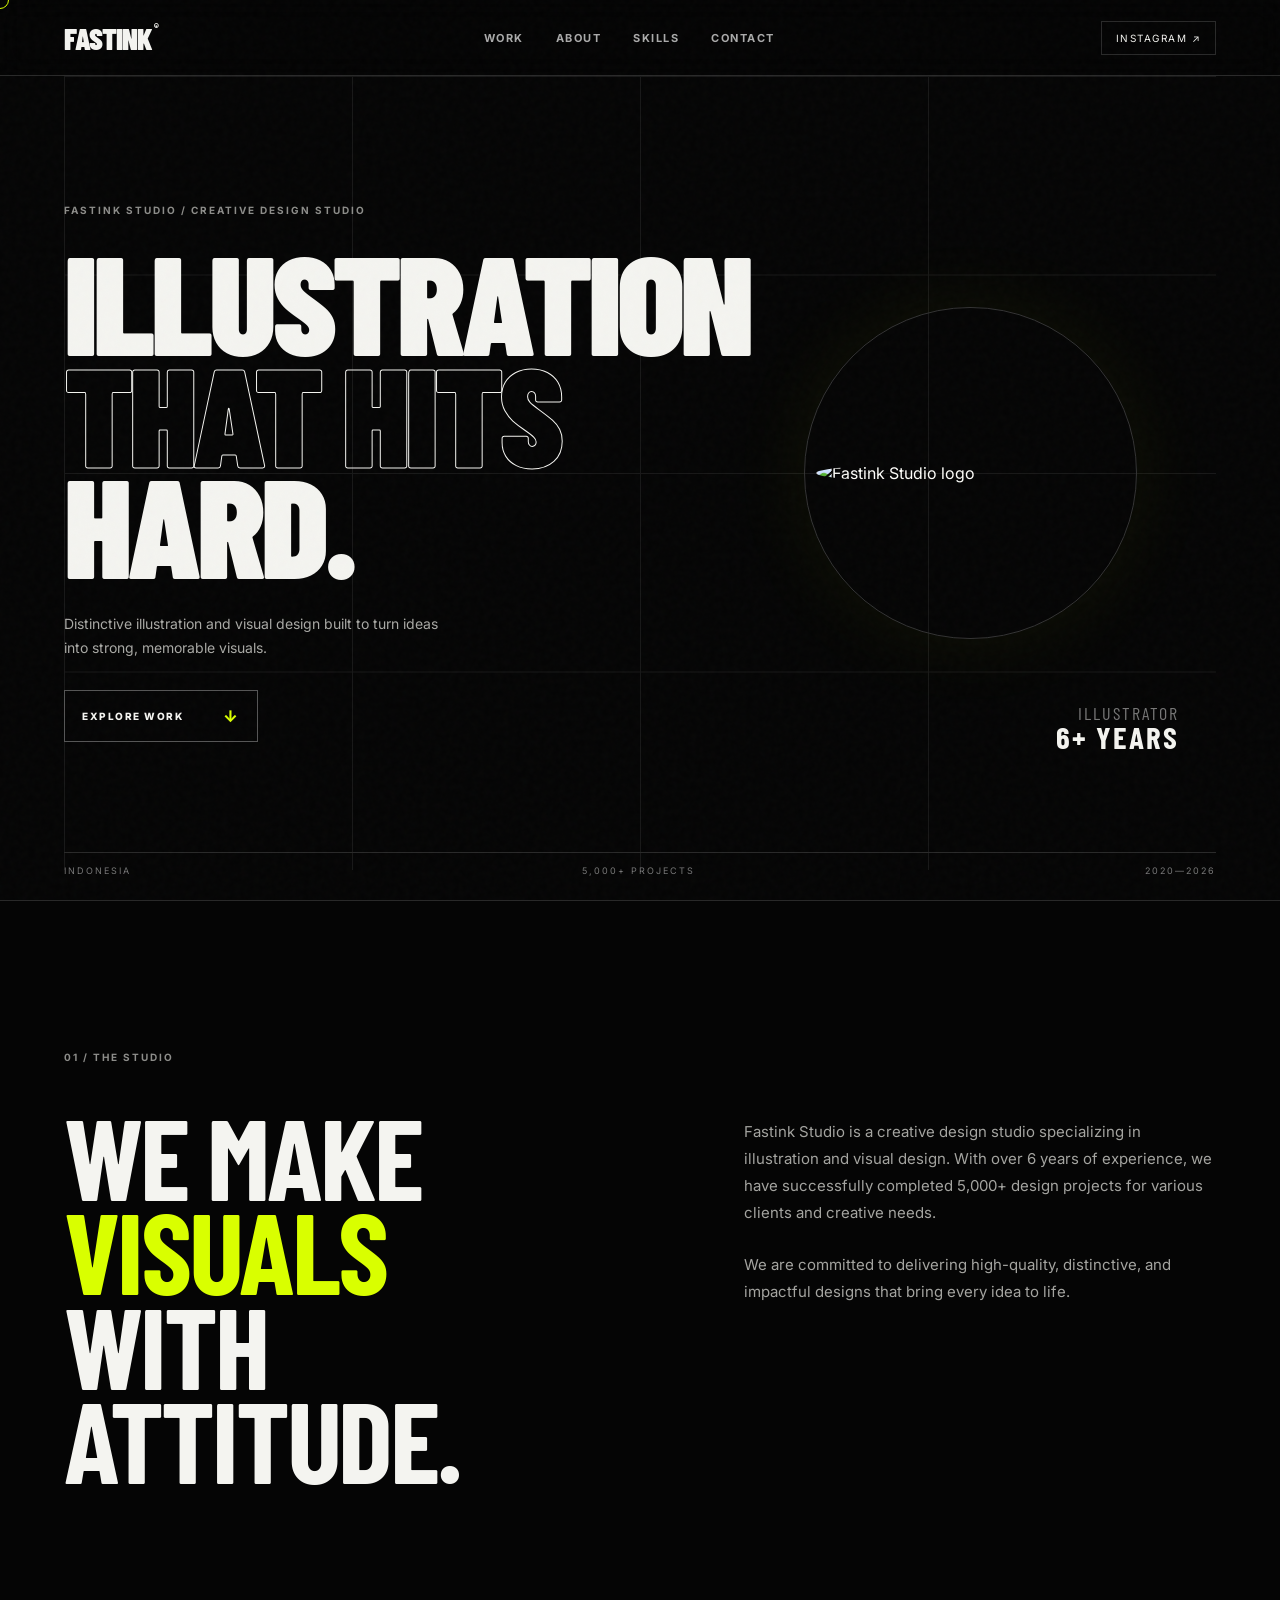
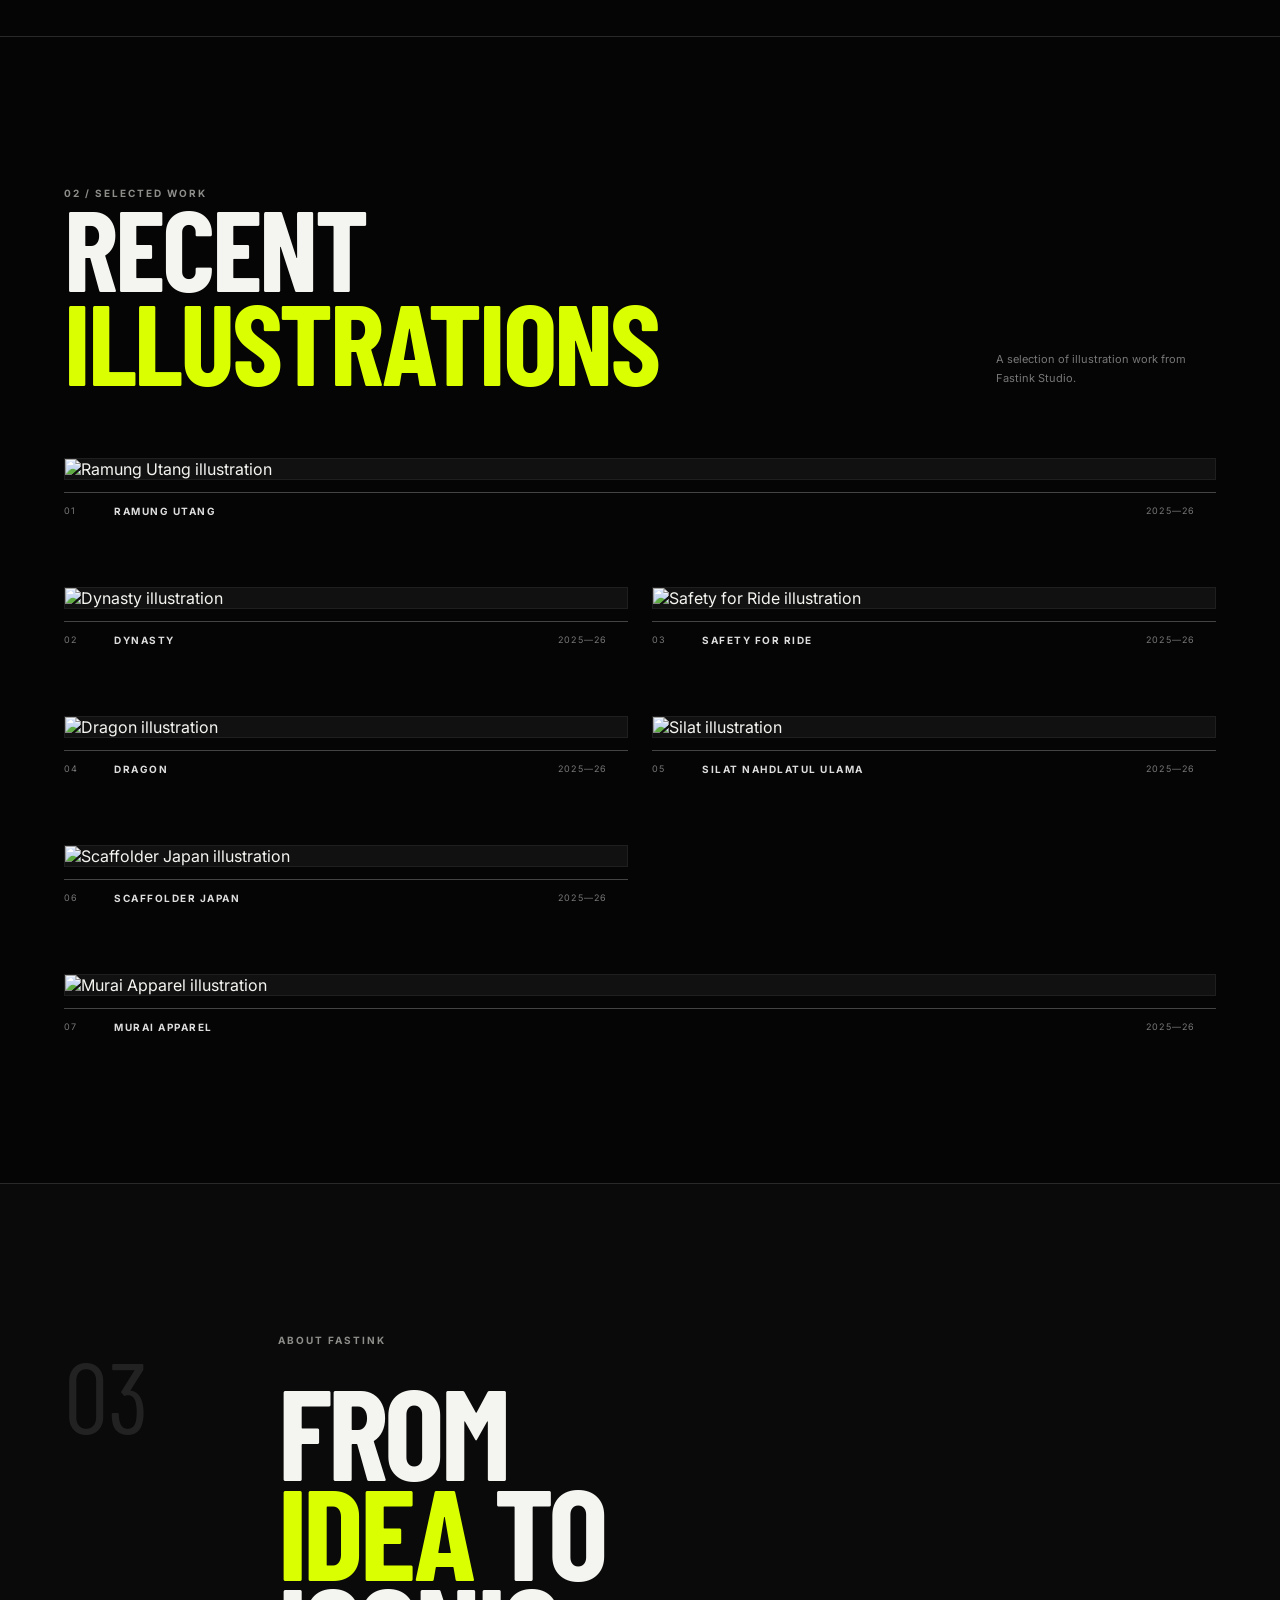
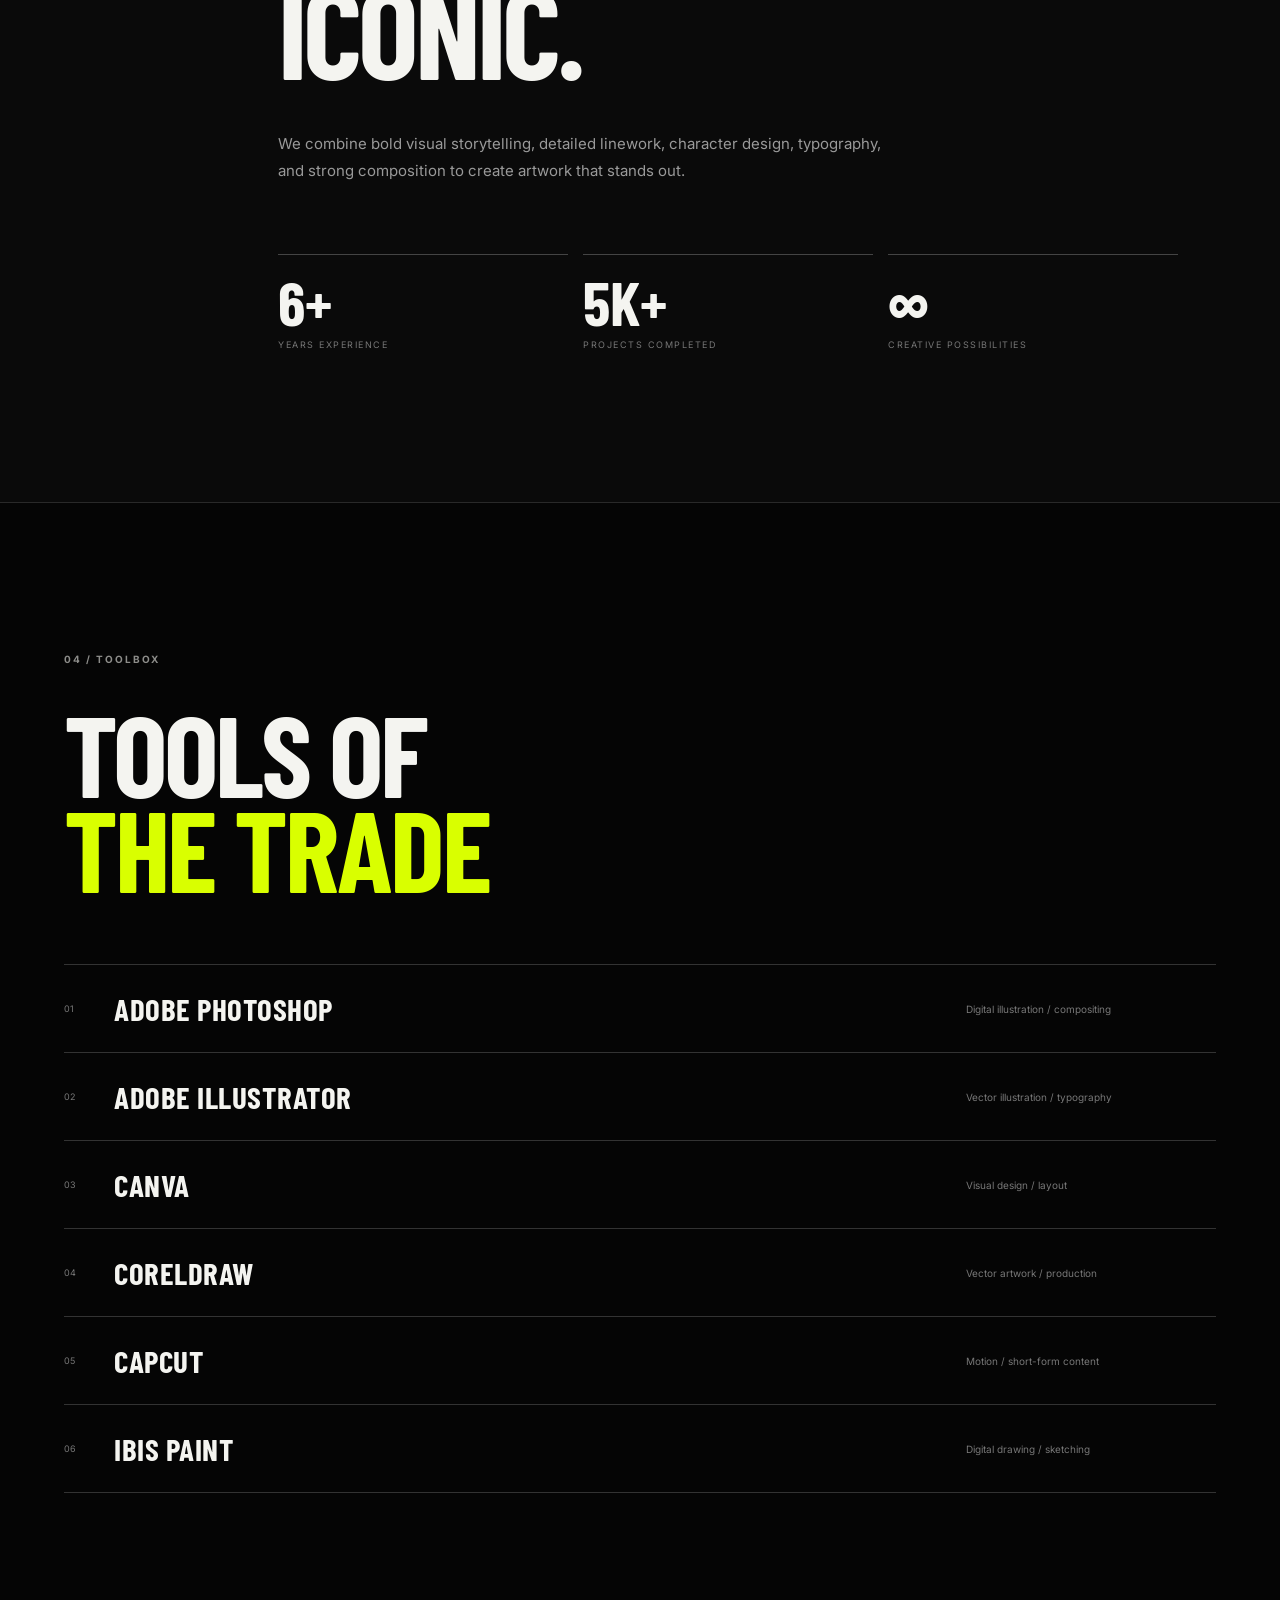
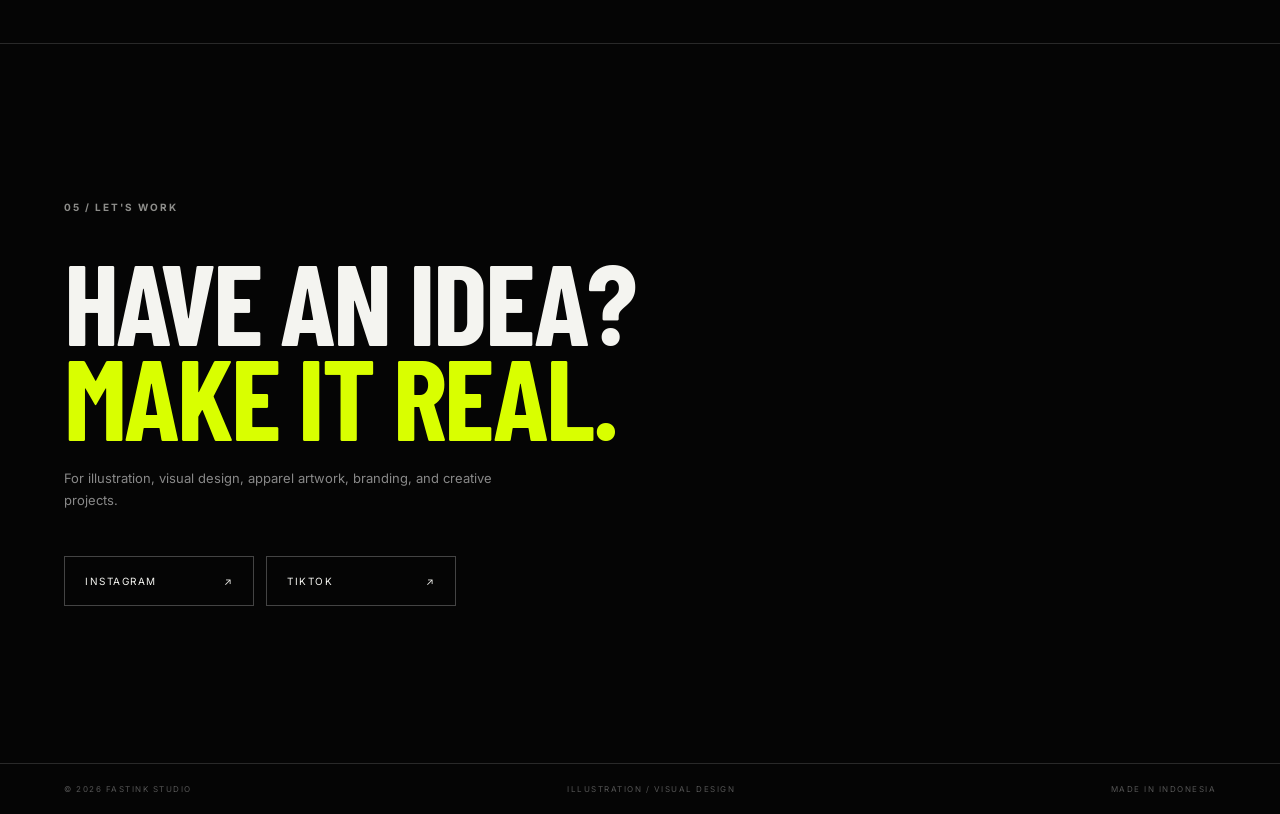
==== index.html @ 84afe13e "Add files via upload" ====
<!DOCTYPE html>
<html lang="en">
<head>
  <meta charset="UTF-8">
  <meta name="viewport" content="width=device-width, initial-scale=1.0">
  <meta name="description" content="Fastink Studio — illustration and visual design studio with 6+ years of experience and 5,000+ completed projects.">
  <meta name="theme-color" content="#050505">
  <title>FASTINK STUDIO — Illustrator</title>
  <link rel="preconnect" href="https://fonts.googleapis.com">
  <link rel="preconnect" href="https://fonts.gstatic.com" crossorigin>
  <link href="https://fonts.googleapis.com/css2?family=Barlow+Condensed:wght@400;500;600;700;800;900&family=Inter:wght@400;500;600;700&display=swap" rel="stylesheet">
  <link rel="stylesheet" href="style.css">
</head>
<body>
  <div class="noise"></div>
  <div class="cursor"></div>

  <header class="topbar">
    <a class="brand" href="#home">FASTINK<span>®</span></a>
    <nav>
      <a href="#work">WORK</a>
      <a href="#about">ABOUT</a>
      <a href="#skills">SKILLS</a>
      <a href="#contact">CONTACT</a>
    </nav>
    <a class="ig-mini" href="https://www.instagram.com/fastinkstudio/" target="_blank" rel="noopener">INSTAGRAM ↗</a>
  </header>

  <main id="home">
    <section class="hero">
      <div class="hero-grid"></div>
      <div class="hero-copy">
        <p class="eyebrow">FASTINK STUDIO / CREATIVE DESIGN STUDIO</p>
        <h1>ILLUSTRATION<br><em>THAT HITS</em><br>HARD.</h1>
        <p class="hero-desc">
          Distinctive illustration and visual design built to turn ideas into strong,
          memorable visuals.
        </p>
        <a class="button" href="#work">EXPLORE WORK <span>↓</span></a>
      </div>

      <div class="hero-art">
        <div class="hero-ring"></div>
        <img src="assets/fastink-logo.jpg" alt="Fastink Studio logo">
        <div class="hero-label">ILLUSTRATOR<br><strong>6+ YEARS</strong></div>
      </div>

      <div class="hero-bottom">
        <span>INDONESIA</span>
        <span>5,000+ PROJECTS</span>
        <span>2020—2026</span>
      </div>
    </section>

    <section class="intro">
      <p class="section-kicker">01 / THE STUDIO</p>
      <div class="intro-layout">
        <h2>WE MAKE<br><span>VISUALS</span><br>WITH ATTITUDE.</h2>
        <div class="intro-text">
          <p>
            Fastink Studio is a creative design studio specializing in illustration
            and visual design. With over 6 years of experience, we have successfully
            completed 5,000+ design projects for various clients and creative needs.
          </p>
          <p>
            We are committed to delivering high-quality, distinctive, and impactful
            designs that bring every idea to life.
          </p>
        </div>
      </div>
    </section>

    <section id="work" class="work">
      <div class="section-head">
        <div>
          <p class="section-kicker">02 / SELECTED WORK</p>
          <h2>RECENT<br><span>ILLUSTRATIONS</span></h2>
        </div>
        <p class="section-note">A selection of illustration work from Fastink Studio.</p>
      </div>

      <div class="work-grid">
        <article class="project project-wide reveal">
          <div class="project-image"><img src="assets/project-1.jpg" alt="Ramung Utang illustration"></div>
          <div class="project-meta"><span>01</span><h3>RAMUNG UTANG</h3><span>2025—26</span></div>
        </article>

        <article class="project reveal">
          <div class="project-image"><img src="assets/project-2.jpg" alt="Dynasty illustration"></div>
          <div class="project-meta"><span>02</span><h3>DYNASTY</h3><span>2025—26</span></div>
        </article>

        <article class="project reveal">
          <div class="project-image"><img src="assets/project-3.jpg" alt="Safety for Ride illustration"></div>
          <div class="project-meta"><span>03</span><h3>SAFETY FOR RIDE</h3><span>2025—26</span></div>
        </article>

        <article class="project project-tall reveal">
          <div class="project-image"><img src="assets/project-4.jpg" alt="Dragon illustration"></div>
          <div class="project-meta"><span>04</span><h3>DRAGON</h3><span>2025—26</span></div>
        </article>

        <article class="project reveal">
          <div class="project-image"><img src="assets/project-5.jpg" alt="Silat illustration"></div>
          <div class="project-meta"><span>05</span><h3>SILAT NAHDLATUL ULAMA</h3><span>2025—26</span></div>
        </article>

        <article class="project reveal">
          <div class="project-image"><img src="assets/project-6.jpg" alt="Scaffolder Japan illustration"></div>
          <div class="project-meta"><span>06</span><h3>SCAFFOLDER JAPAN</h3><span>2025—26</span></div>
        </article>

        <article class="project project-wide reveal">
          <div class="project-image"><img src="assets/project-7.jpg" alt="Murai Apparel illustration"></div>
          <div class="project-meta"><span>07</span><h3>MURAI APPAREL</h3><span>2025—26</span></div>
        </article>
      </div>
    </section>

    <section id="about" class="about">
      <div class="about-number">03</div>
      <div class="about-content">
        <p class="section-kicker">ABOUT FASTINK</p>
        <h2>FROM<br><span>IDEA</span> TO<br>ICONIC.</h2>
        <p class="about-copy">
          We combine bold visual storytelling, detailed linework, character design,
          typography, and strong composition to create artwork that stands out.
        </p>
        <div class="stats">
          <div><strong>6+</strong><span>YEARS EXPERIENCE</span></div>
          <div><strong>5K+</strong><span>PROJECTS COMPLETED</span></div>
          <div><strong>∞</strong><span>CREATIVE POSSIBILITIES</span></div>
        </div>
      </div>
    </section>

    <section id="skills" class="skills">
      <p class="section-kicker">04 / TOOLBOX</p>
      <h2>TOOLS OF<br><span>THE TRADE</span></h2>
      <div class="skill-list">
        <div><span>01</span><strong>ADOBE PHOTOSHOP</strong><small>Digital illustration / compositing</small></div>
        <div><span>02</span><strong>ADOBE ILLUSTRATOR</strong><small>Vector illustration / typography</small></div>
        <div><span>03</span><strong>CANVA</strong><small>Visual design / layout</small></div>
        <div><span>04</span><strong>CORELDRAW</strong><small>Vector artwork / production</small></div>
        <div><span>05</span><strong>CAPCUT</strong><small>Motion / short-form content</small></div>
        <div><span>06</span><strong>IBIS PAINT</strong><small>Digital drawing / sketching</small></div>
      </div>
    </section>

    <section id="contact" class="contact">
      <p class="section-kicker">05 / LET'S WORK</p>
      <h2>HAVE AN IDEA?<br><span>MAKE IT REAL.</span></h2>
      <p>For illustration, visual design, apparel artwork, branding, and creative projects.</p>
      <div class="contact-links">
        <a href="https://www.instagram.com/fastinkstudio/" target="_blank" rel="noopener">INSTAGRAM <span>↗</span></a>
        <a href="https://www.tiktok.com/@fastinkstudio" target="_blank" rel="noopener">TIKTOK <span>↗</span></a>
      </div>
    </section>
  </main>

  <footer>
    <span>© 2026 FASTINK STUDIO</span>
    <span>ILLUSTRATION / VISUAL DESIGN</span>
    <span>MADE IN INDONESIA</span>
  </footer>

  <script src="script.js"></script>
</body>
</html>
---- style.css ----
*{box-sizing:border-box;margin:0;padding:0}
:root{--bg:#050505;--fg:#f4f4f0;--muted:#8d8d8a;--line:#292929;--accent:#d9ff00}
html{scroll-behavior:smooth}
body{background:var(--bg);color:var(--fg);font-family:Inter,Arial,sans-serif;overflow-x:hidden}
a{color:inherit;text-decoration:none}
.noise{position:fixed;inset:0;pointer-events:none;opacity:.045;z-index:100;background-image:url("data:image/svg+xml,%3Csvg viewBox='0 0 160 160' xmlns='http://www.w3.org/2000/svg'%3E%3Cfilter id='n'%3E%3CfeTurbulence type='fractalNoise' baseFrequency='.9' numOctaves='4' stitchTiles='stitch'/%3E%3C/filter%3E%3Crect width='100%25' height='100%25' filter='url(%23n)' opacity='.55'/%3E%3C/svg%3E")}
.cursor{width:18px;height:18px;border:1px solid var(--accent);border-radius:50%;position:fixed;z-index:200;pointer-events:none;transform:translate(-50%,-50%);transition:width .2s,height .2s,background .2s;display:none}
.topbar{height:76px;border-bottom:1px solid var(--line);display:flex;align-items:center;justify-content:space-between;padding:0 5vw;position:fixed;top:0;left:0;right:0;background:rgba(5,5,5,.78);backdrop-filter:blur(14px);z-index:50}
.brand{font-family:"Barlow Condensed",sans-serif;font-weight:900;font-size:30px;letter-spacing:-1px}.brand span{font-size:11px;vertical-align:top;margin-left:2px}
.topbar nav{display:flex;gap:32px;font-size:11px;letter-spacing:1.5px;font-weight:700}.topbar nav a{color:#aaa;transition:.25s}.topbar nav a:hover{color:var(--fg)}
.ig-mini{font-size:10px;letter-spacing:1.5px;border:1px solid var(--line);padding:10px 14px}
.hero{min-height:100svh;padding:76px 5vw 30px;position:relative;display:grid;grid-template-columns:1.05fr .95fr;align-items:center;overflow:hidden}
.hero-grid{position:absolute;inset:76px 5vw 30px;background-image:linear-gradient(var(--line) 1px,transparent 1px),linear-gradient(90deg,var(--line) 1px,transparent 1px);background-size:100% 25%,25% 100%;opacity:.55}
.hero-copy{position:relative;z-index:2;padding:7vh 0}
.eyebrow,.section-kicker{font-size:10px;letter-spacing:2px;color:var(--muted);font-weight:700}
.hero h1{font-family:"Barlow Condensed",sans-serif;font-size:clamp(74px,11vw,180px);line-height:.79;letter-spacing:-5px;margin:28px 0 34px;font-weight:900}
.hero h1 em{font-style:normal;color:transparent;-webkit-text-stroke:1px var(--fg)}
.hero-desc{max-width:390px;color:#a9a9a5;font-size:14px;line-height:1.7;margin-bottom:30px}
.button{display:inline-flex;gap:40px;align-items:center;border:1px solid #555;padding:15px 17px;font-size:10px;font-weight:800;letter-spacing:1.5px;transition:.25s}.button:hover{background:var(--fg);color:#000}.button span{color:var(--accent);font-size:16px}
.hero-art{height:min(72vh,700px);position:relative;display:grid;place-items:center}
.hero-art img{width:min(70%,430px);mix-blend-mode:screen;filter:contrast(1.1);position:relative;z-index:2;border-radius:50%}
.hero-ring{position:absolute;width:min(75%,500px);aspect-ratio:1;border:1px solid #333;border-radius:50%;box-shadow:0 0 90px rgba(217,255,0,.06)}
.hero-label{position:absolute;right:3%;bottom:7%;font-family:"Barlow Condensed";font-size:18px;letter-spacing:2px;text-align:right;line-height:.95;color:#777}.hero-label strong{color:var(--fg);font-size:31px}
.hero-bottom{position:absolute;bottom:24px;left:5vw;right:5vw;border-top:1px solid var(--line);padding-top:12px;display:flex;justify-content:space-between;color:#777;font-size:9px;letter-spacing:2px}
.intro,.work,.about,.skills,.contact{padding:150px 5vw}
.intro{border-top:1px solid var(--line)}
.intro-layout{display:grid;grid-template-columns:1.1fr .9fr;gap:8vw;margin-top:45px}
.intro h2,.section-head h2,.skills h2,.contact h2{font-family:"Barlow Condensed";font-size:clamp(60px,9vw,130px);line-height:.82;letter-spacing:-3px}
.intro h2 span,.section-head h2 span,.skills h2 span,.contact h2 span,.about h2 span{color:var(--accent)}
.intro-text{padding-top:10px;max-width:500px}.intro-text p{color:#a4a4a0;font-size:15px;line-height:1.8;margin-bottom:25px}
.work{border-top:1px solid var(--line)}
.section-head{display:flex;justify-content:space-between;align-items:end;margin-bottom:70px}.section-note{max-width:220px;color:#777;font-size:11px;line-height:1.7}
.work-grid{display:grid;grid-template-columns:repeat(2,1fr);gap:70px 24px}.project-wide{grid-column:span 2}.project-image{overflow:hidden;background:#111;border:1px solid #1f1f1f}.project-image img{width:100%;display:block;transition:transform .7s cubic-bezier(.2,.7,.2,1);filter:saturate(.9)}.project:hover img{transform:scale(1.035)}.project-meta{display:grid;grid-template-columns:40px 1fr 70px;gap:10px;padding-top:12px;border-top:1px solid #444;margin-top:12px;color:#777;font-size:9px;letter-spacing:1.2px}.project-meta h3{font-size:10px;color:#ddd;letter-spacing:1.5px}
.about{display:grid;grid-template-columns:150px 1fr;gap:5vw;background:#0a0a0a;border-top:1px solid var(--line)}.about-number{font-family:"Barlow Condensed";font-size:100px;color:#222}.about-content{max-width:900px}.about h2{font-family:"Barlow Condensed";font-size:clamp(70px,10vw,150px);line-height:.78;letter-spacing:-4px;margin:35px 0 50px}.about-copy{max-width:620px;color:#999;font-size:15px;line-height:1.8}.stats{display:grid;grid-template-columns:repeat(3,1fr);gap:15px;margin-top:70px}.stats div{border-top:1px solid #444;padding-top:15px}.stats strong{display:block;font-family:"Barlow Condensed";font-size:62px;line-height:1}.stats span{font-size:9px;letter-spacing:1.5px;color:#777}
.skills{border-top:1px solid var(--line)}.skills h2{margin:40px 0 70px}.skill-list{border-top:1px solid #333}.skill-list>div{display:grid;grid-template-columns:50px 1fr 250px;align-items:center;padding:25px 0;border-bottom:1px solid #333}.skill-list span{font-size:9px;color:#777}.skill-list strong{font-family:"Barlow Condensed";font-size:31px;letter-spacing:.5px}.skill-list small{font-size:10px;color:#777}
.contact{min-height:80vh;border-top:1px solid var(--line);display:flex;flex-direction:column;justify-content:center}.contact h2{margin:40px 0 25px}.contact>p:not(.section-kicker){max-width:480px;color:#888;font-size:13px;line-height:1.7}.contact-links{display:flex;gap:12px;margin-top:45px}.contact-links a{border:1px solid #444;padding:18px 20px;font-size:10px;letter-spacing:1.5px;min-width:190px;display:flex;justify-content:space-between;transition:.25s}.contact-links a:hover{background:var(--accent);color:#000;border-color:var(--accent)}
footer{border-top:1px solid var(--line);padding:20px 5vw;display:flex;justify-content:space-between;color:#555;font-size:8px;letter-spacing:1.5px}
.reveal{opacity:0;transform:translateY(35px);transition:opacity .8s ease,transform .8s ease}.reveal.show{opacity:1;transform:none}
@media (pointer:fine){.cursor{display:block}body:has(a:hover) .cursor{width:34px;height:34px;background:rgba(217,255,0,.08)}}
@media(max-width:800px){.topbar{padding:0 20px;height:65px}.topbar nav{display:none}.ig-mini{font-size:8px;padding:8px}.hero{padding:65px 20px 30px;display:block}.hero-grid{inset:65px 20px 30px}.hero-copy{padding:12vh 0 0}.hero h1{font-size:clamp(70px,20vw,130px);letter-spacing:-3px}.hero-art{height:42vh;margin-top:-15px}.hero-art img{width:min(62%,320px)}.hero-label{right:4%;bottom:5%}.hero-bottom{left:20px;right:20px;font-size:7px}.intro,.work,.about,.skills,.contact{padding:95px 20px}.intro-layout{grid-template-columns:1fr;gap:40px}.section-head{display:block}.section-note{margin-top:25px}.work-grid{grid-template-columns:1fr;gap:55px}.project-wide{grid-column:auto}.about{grid-template-columns:1fr}.about-number{font-size:60px}.stats{grid-template-columns:1fr;gap:28px;margin-top:45px}.skill-list>div{grid-template-columns:35px 1fr;gap:8px}.skill-list small{grid-column:2}.skill-list strong{font-size:25px}.contact-links{flex-direction:column}.contact-links a{width:100%}footer{padding:18px 20px;gap:10px;flex-wrap:wrap}}
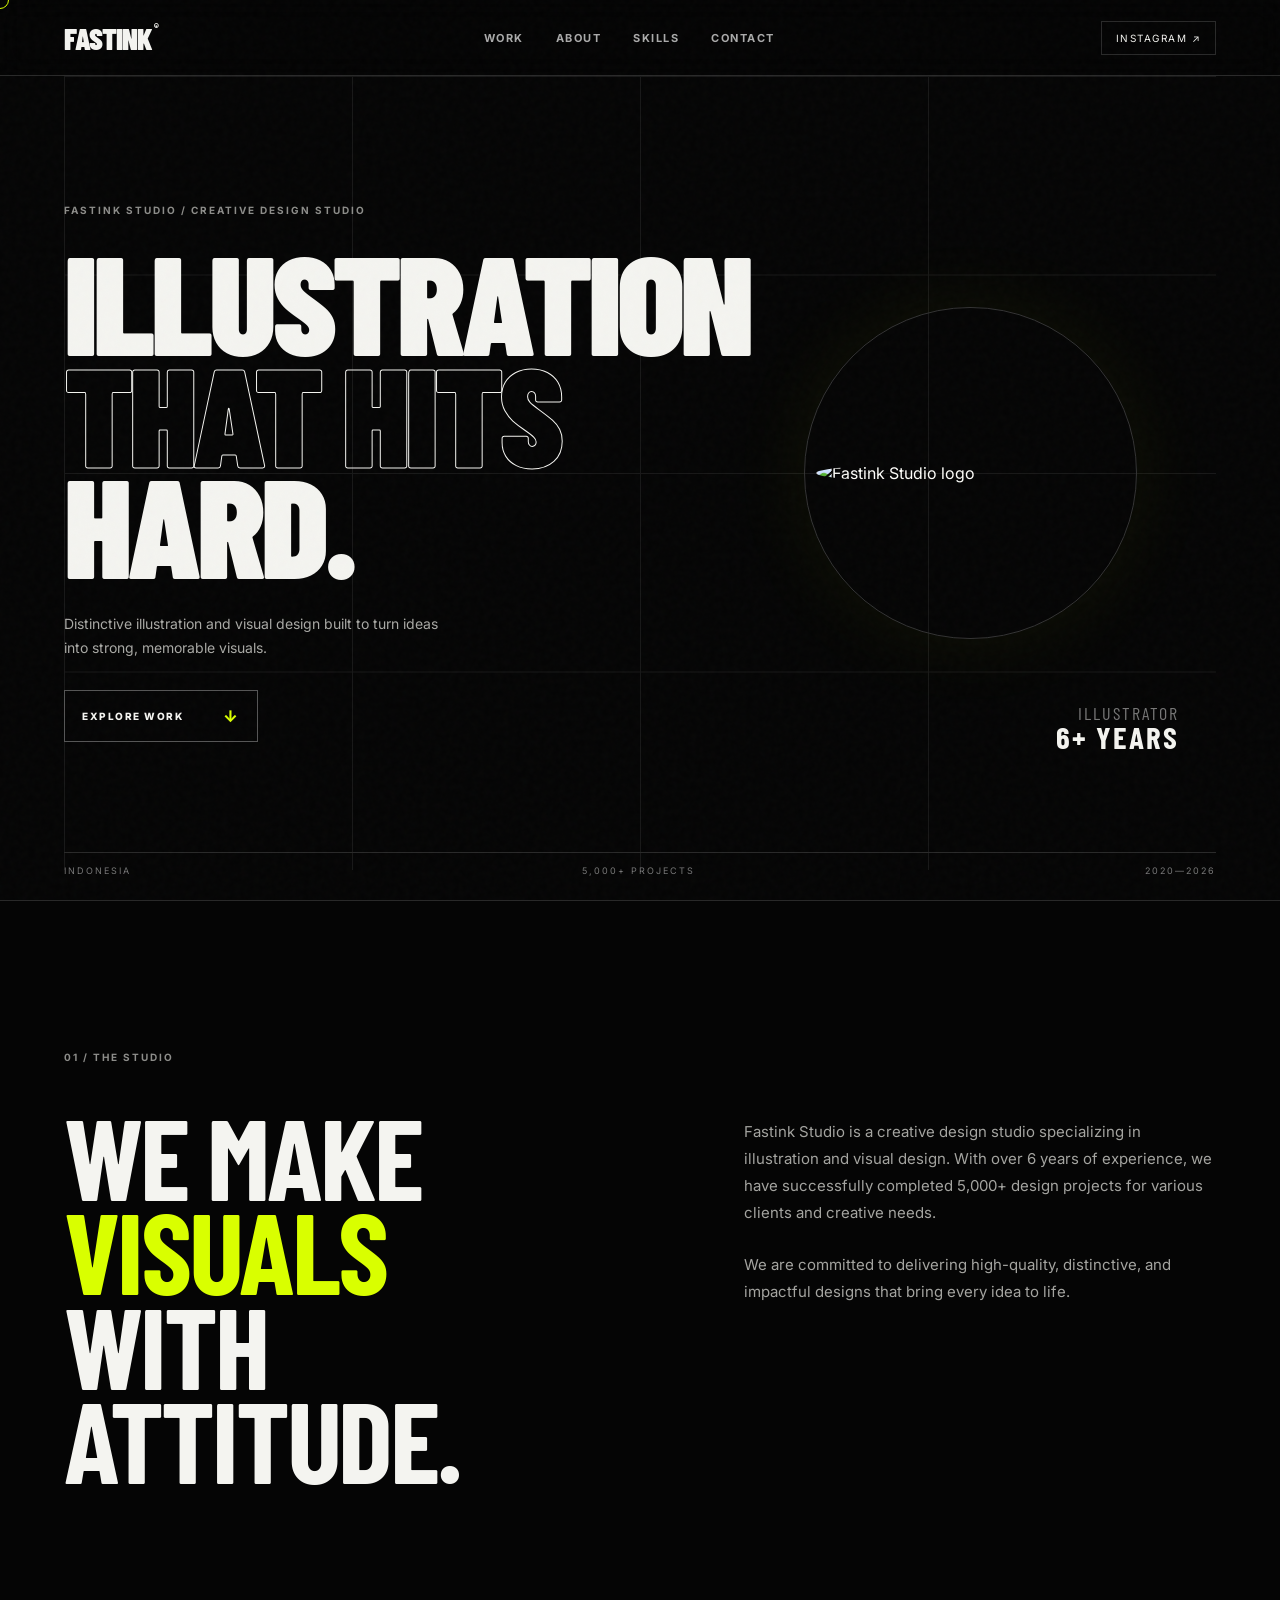
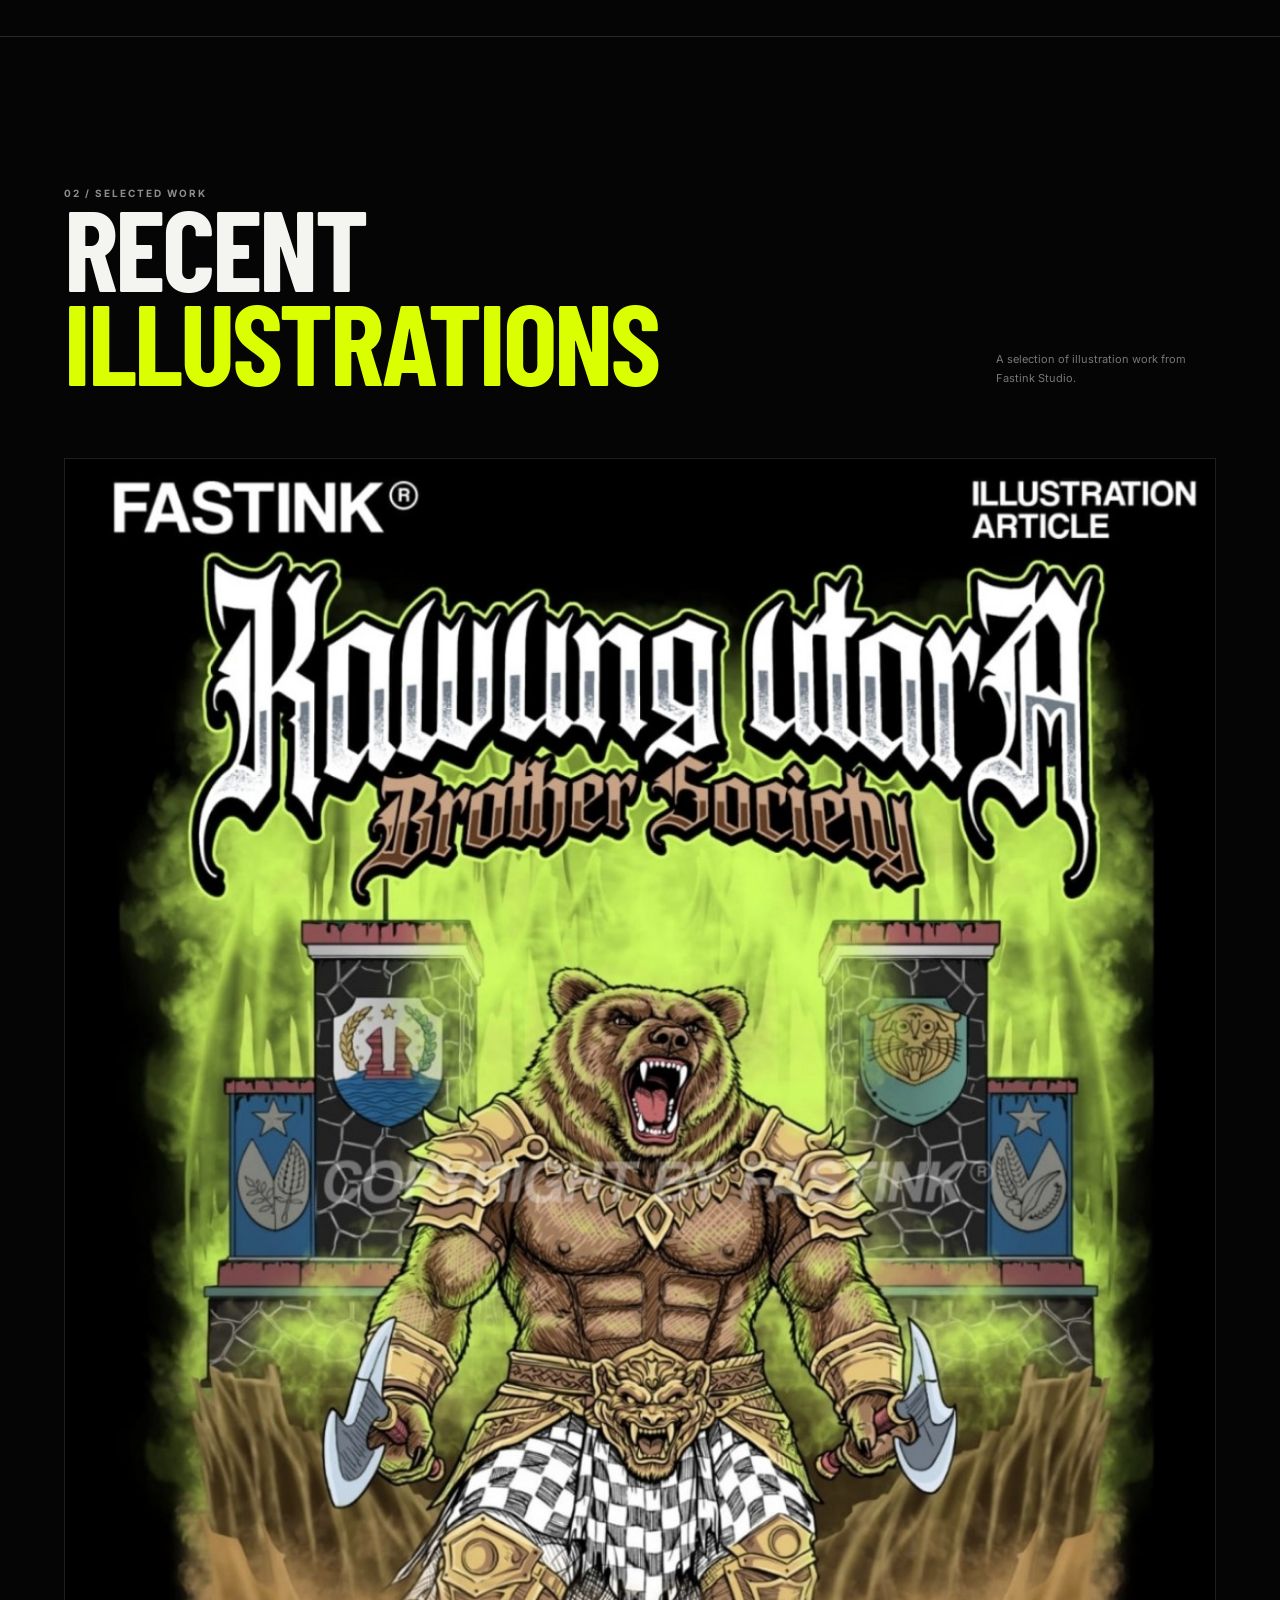
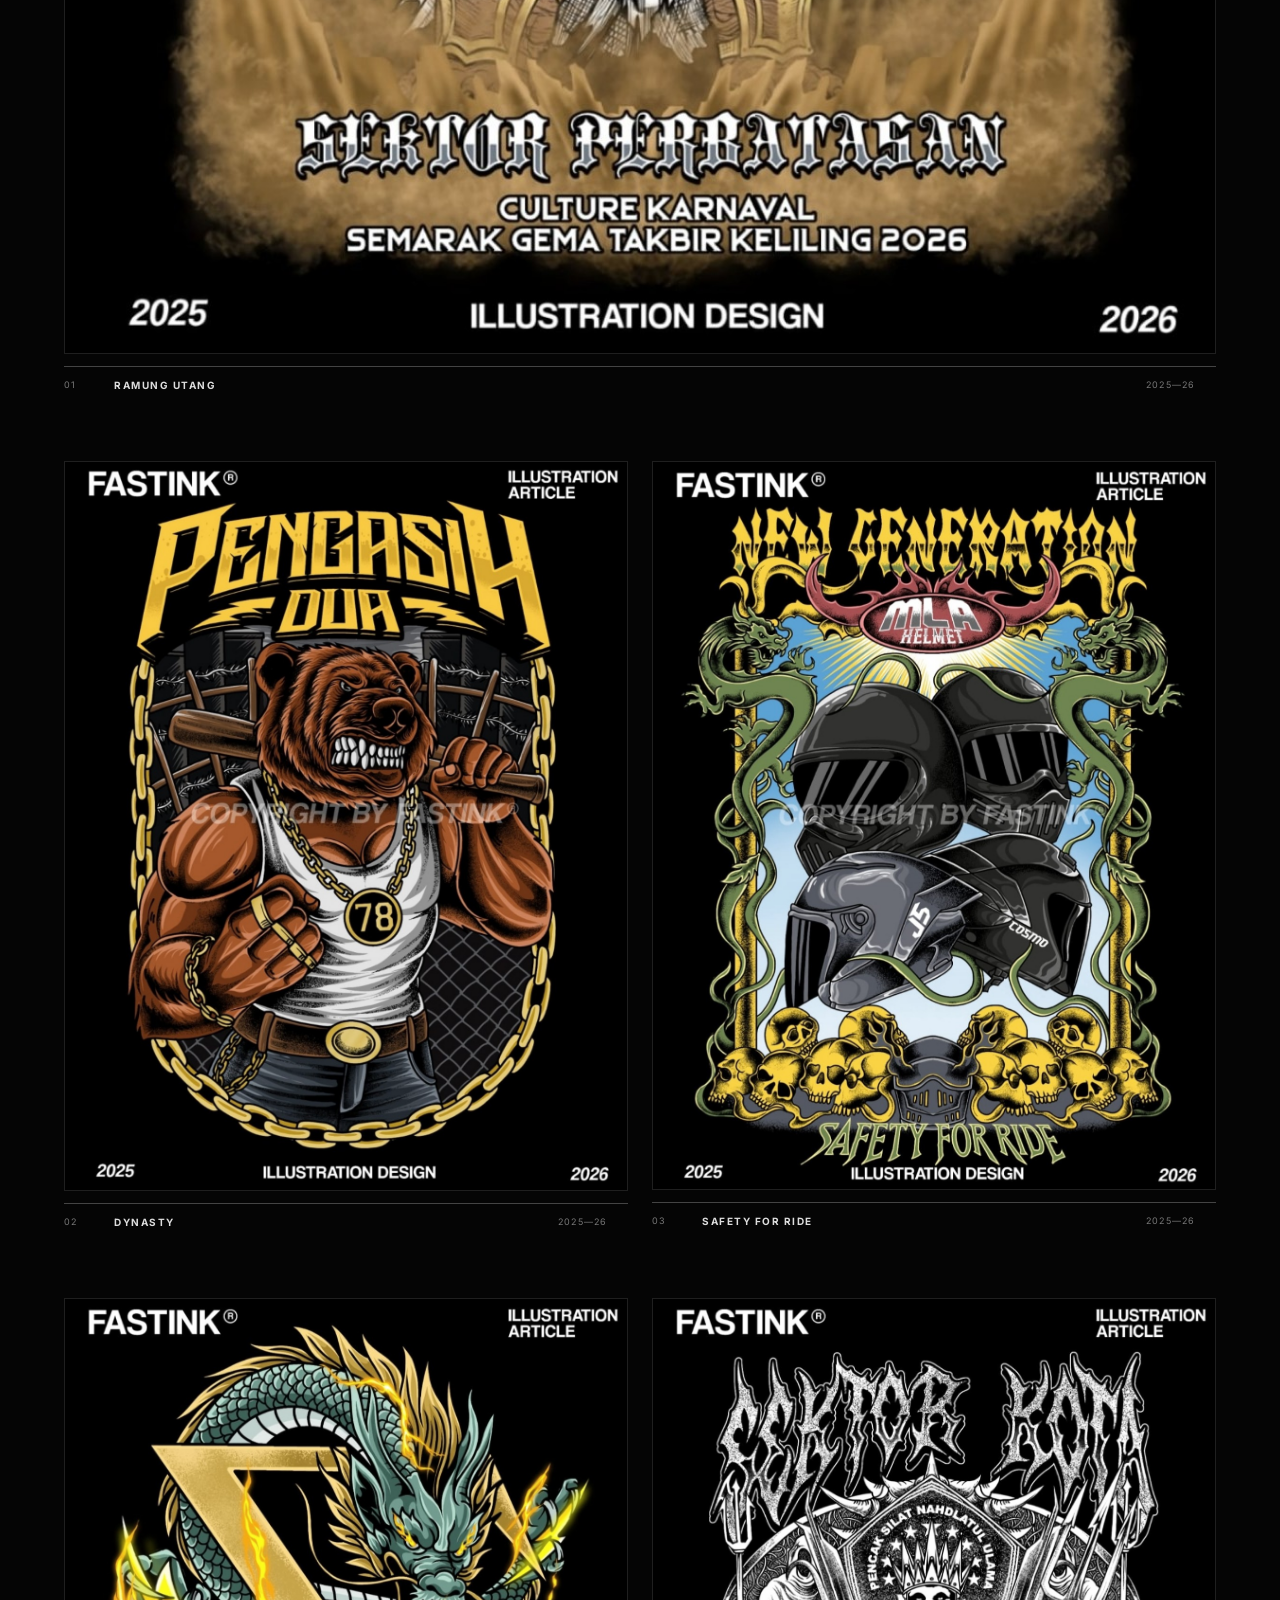
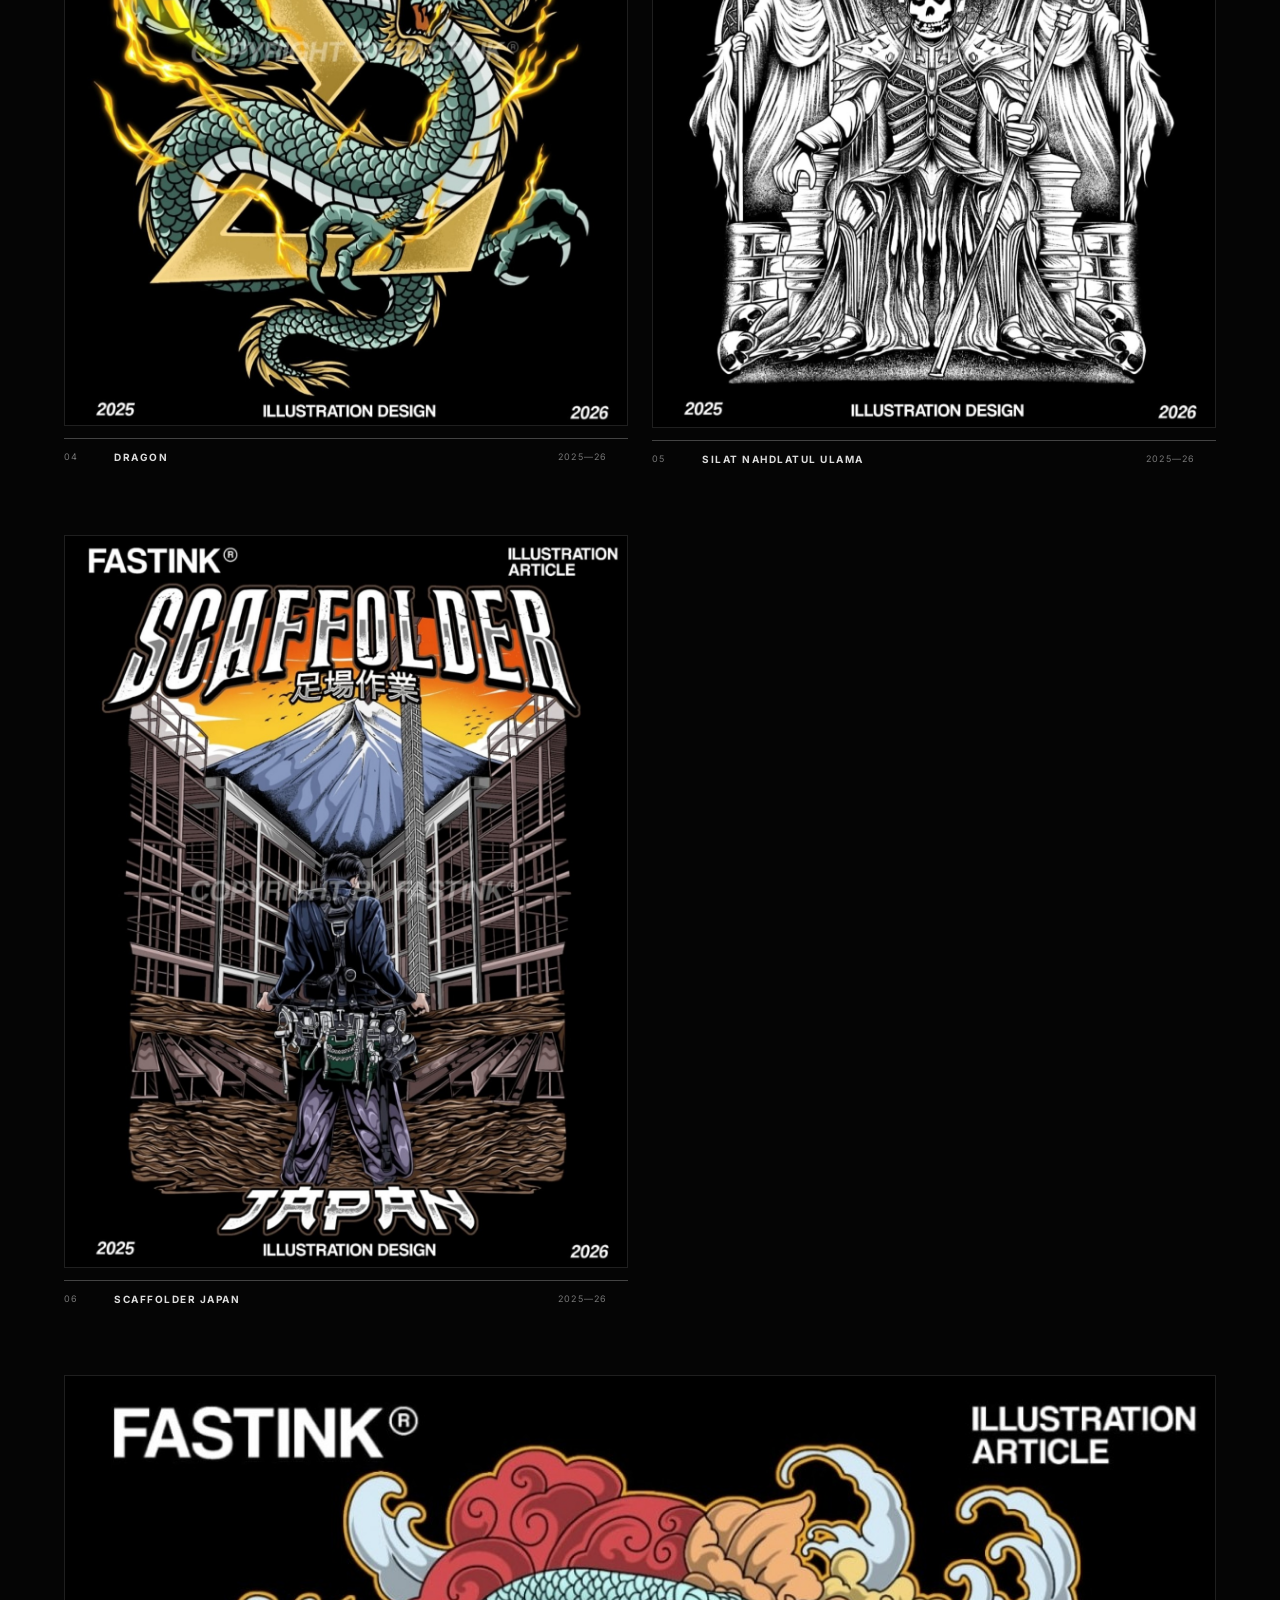
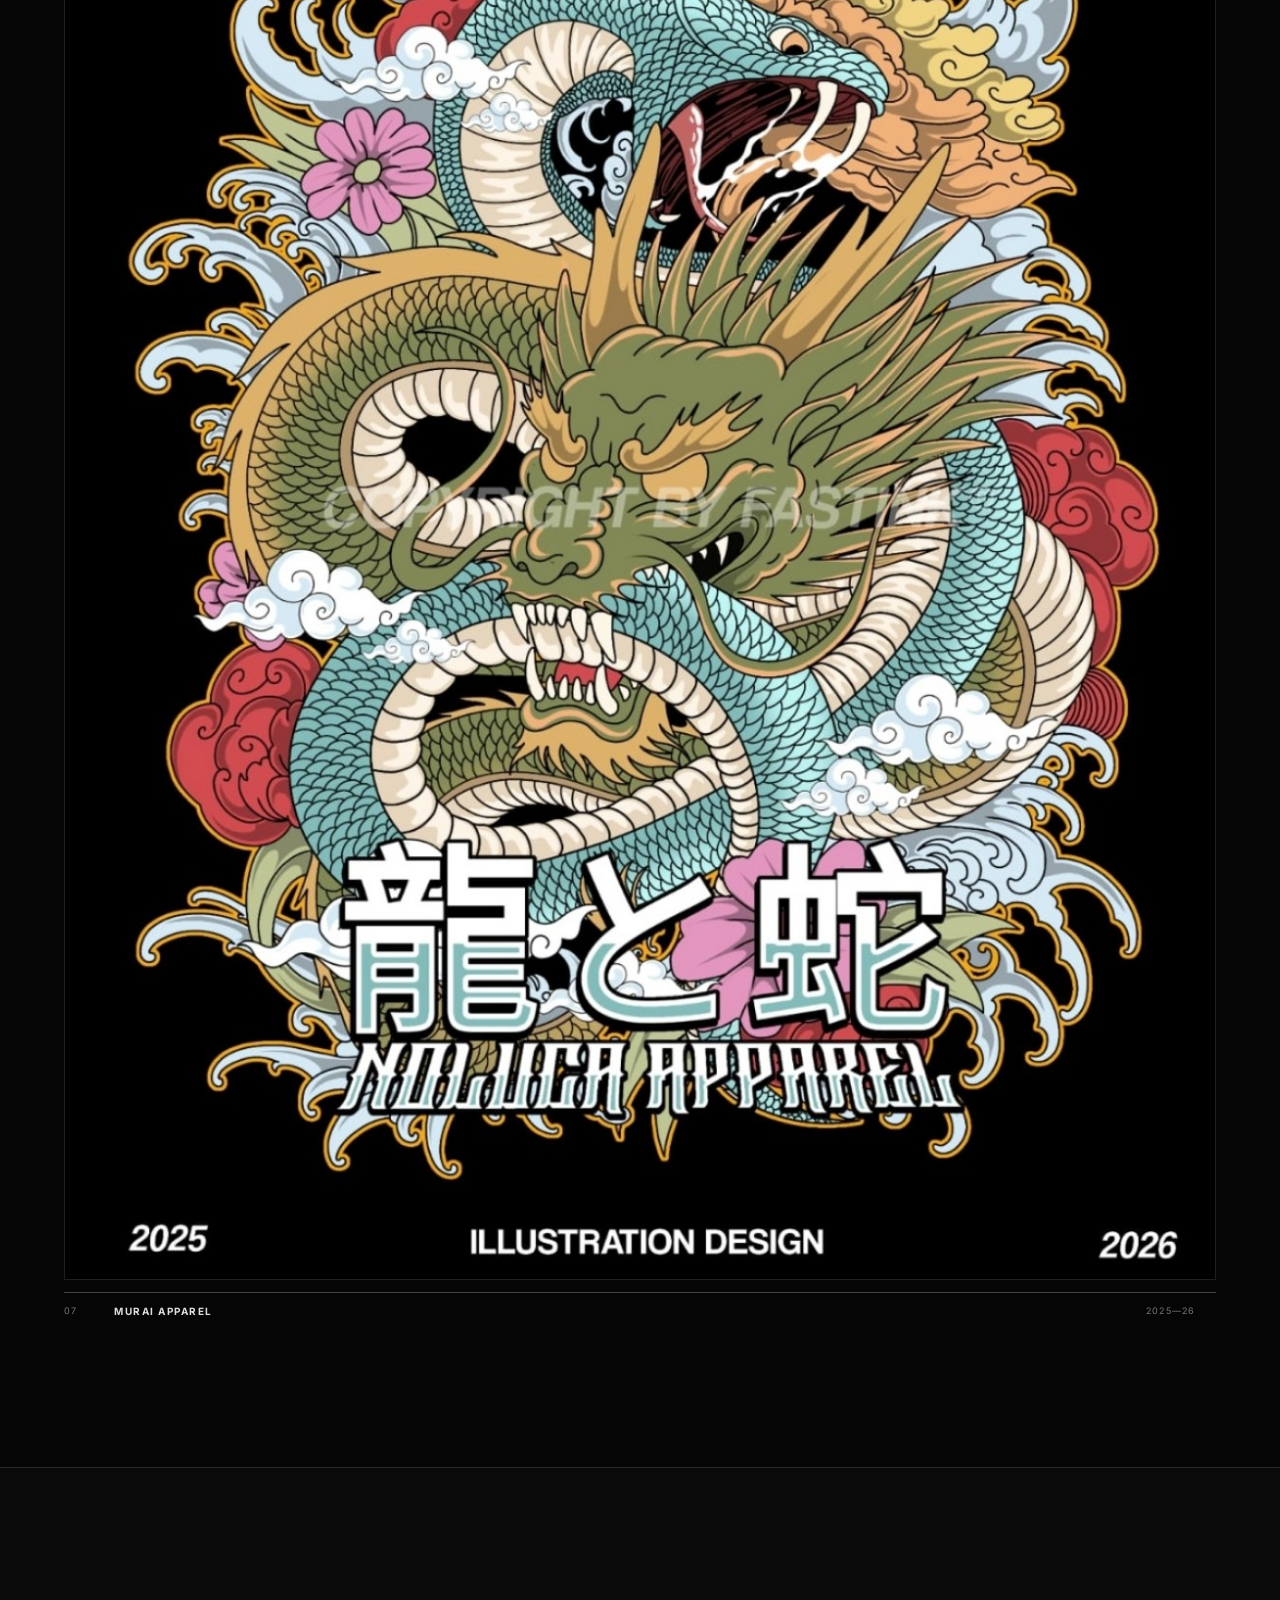
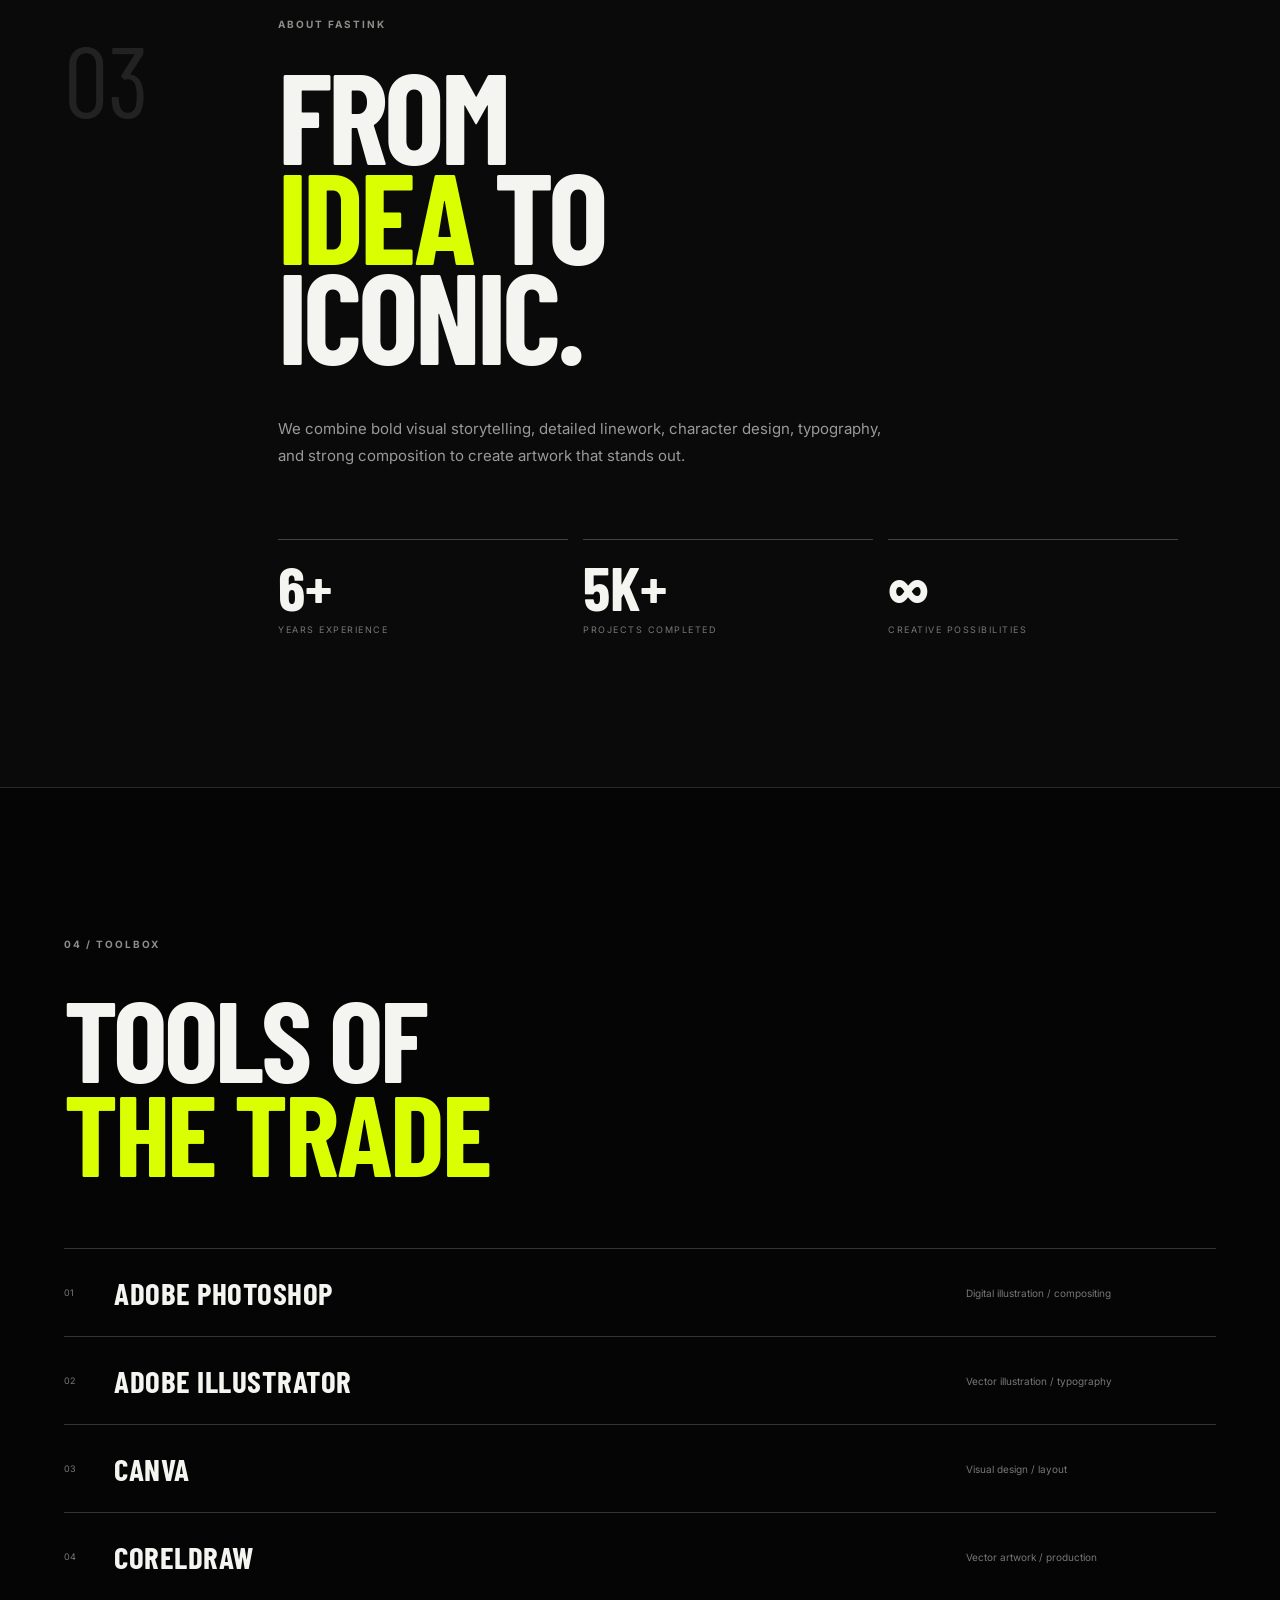
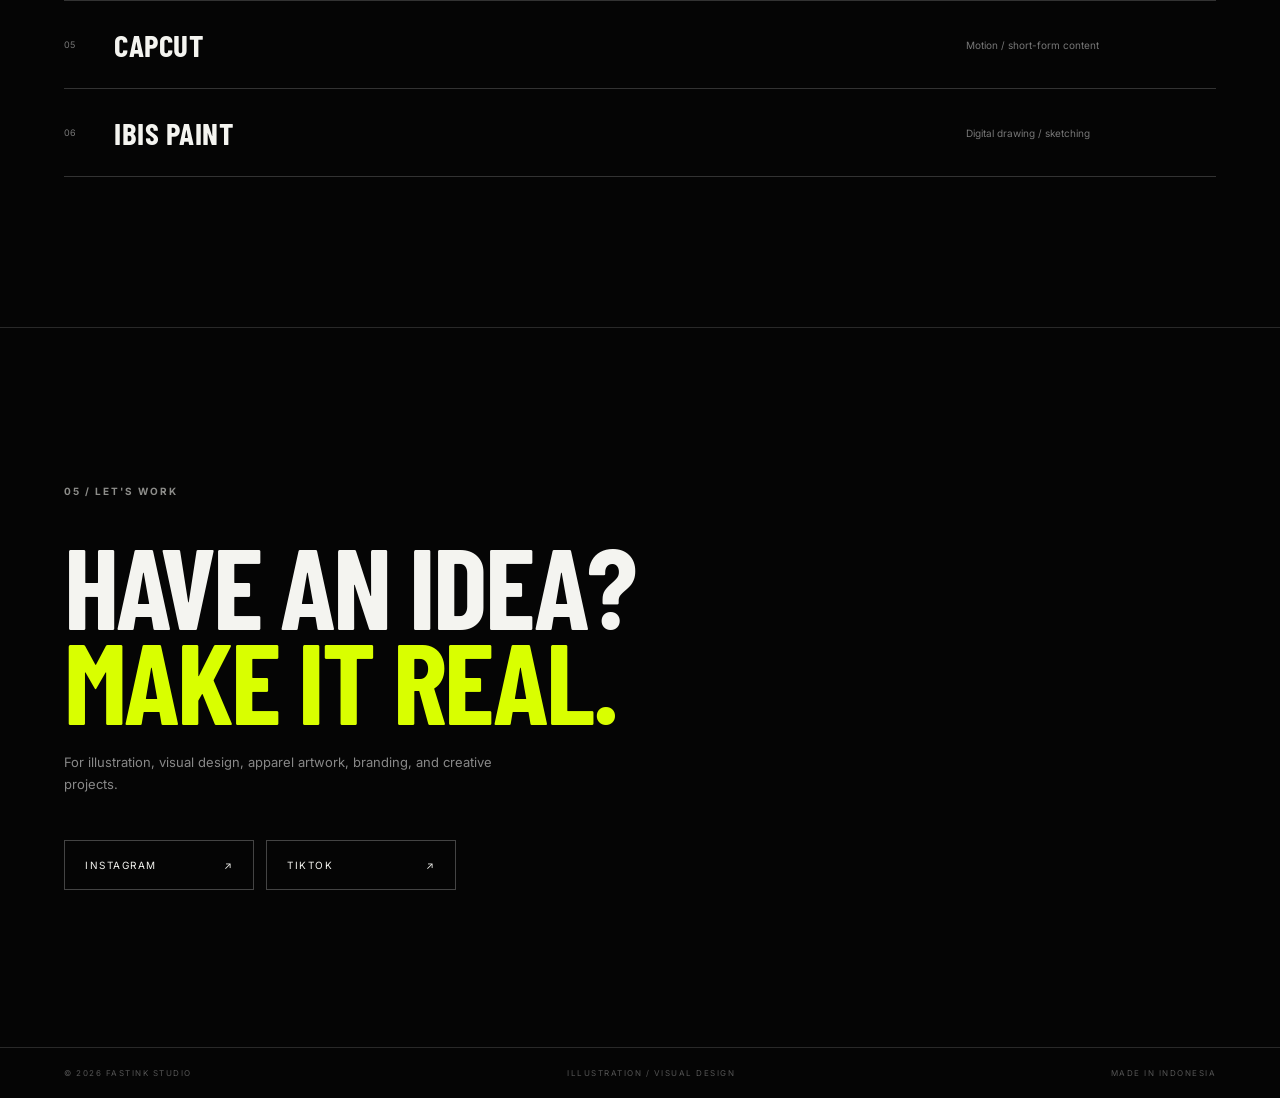
==== commit 59dfa425: "Update index.html" ====
--- a/index.html
+++ b/index.html
@@ -81,37 +81,37 @@
 
       <div class="work-grid">
         <article class="project project-wide reveal">
-          <div class="project-image"><img src="assets/project-1.jpg" alt="Ramung Utang illustration"></div>
+          <div class="project-image"><img src="project-1.jpg" alt="Ramung Utang illustration"></div>
           <div class="project-meta"><span>01</span><h3>RAMUNG UTANG</h3><span>2025—26</span></div>
         </article>
 
         <article class="project reveal">
-          <div class="project-image"><img src="assets/project-2.jpg" alt="Dynasty illustration"></div>
+          <div class="project-image"><img src="project-2.jpg" alt="Dynasty illustration"></div>
           <div class="project-meta"><span>02</span><h3>DYNASTY</h3><span>2025—26</span></div>
         </article>
 
         <article class="project reveal">
-          <div class="project-image"><img src="assets/project-3.jpg" alt="Safety for Ride illustration"></div>
+          <div class="project-image"><img src="project-3.jpg" alt="Safety for Ride illustration"></div>
           <div class="project-meta"><span>03</span><h3>SAFETY FOR RIDE</h3><span>2025—26</span></div>
         </article>
 
         <article class="project project-tall reveal">
-          <div class="project-image"><img src="assets/project-4.jpg" alt="Dragon illustration"></div>
+          <div class="project-image"><img src="project-4.jpg" alt="Dragon illustration"></div>
           <div class="project-meta"><span>04</span><h3>DRAGON</h3><span>2025—26</span></div>
         </article>
 
         <article class="project reveal">
-          <div class="project-image"><img src="assets/project-5.jpg" alt="Silat illustration"></div>
+          <div class="project-image"><img src="project-5.jpg" alt="Silat illustration"></div>
           <div class="project-meta"><span>05</span><h3>SILAT NAHDLATUL ULAMA</h3><span>2025—26</span></div>
         </article>
 
         <article class="project reveal">
-          <div class="project-image"><img src="assets/project-6.jpg" alt="Scaffolder Japan illustration"></div>
+          <div class="project-image"><img src="project-6.jpg" alt="Scaffolder Japan illustration"></div>
           <div class="project-meta"><span>06</span><h3>SCAFFOLDER JAPAN</h3><span>2025—26</span></div>
         </article>
 
         <article class="project project-wide reveal">
-          <div class="project-image"><img src="assets/project-7.jpg" alt="Murai Apparel illustration"></div>
+          <div class="project-image"><img src="project-7.jpg" alt="Murai Apparel illustration"></div>
           <div class="project-meta"><span>07</span><h3>MURAI APPAREL</h3><span>2025—26</span></div>
         </article>
       </div>
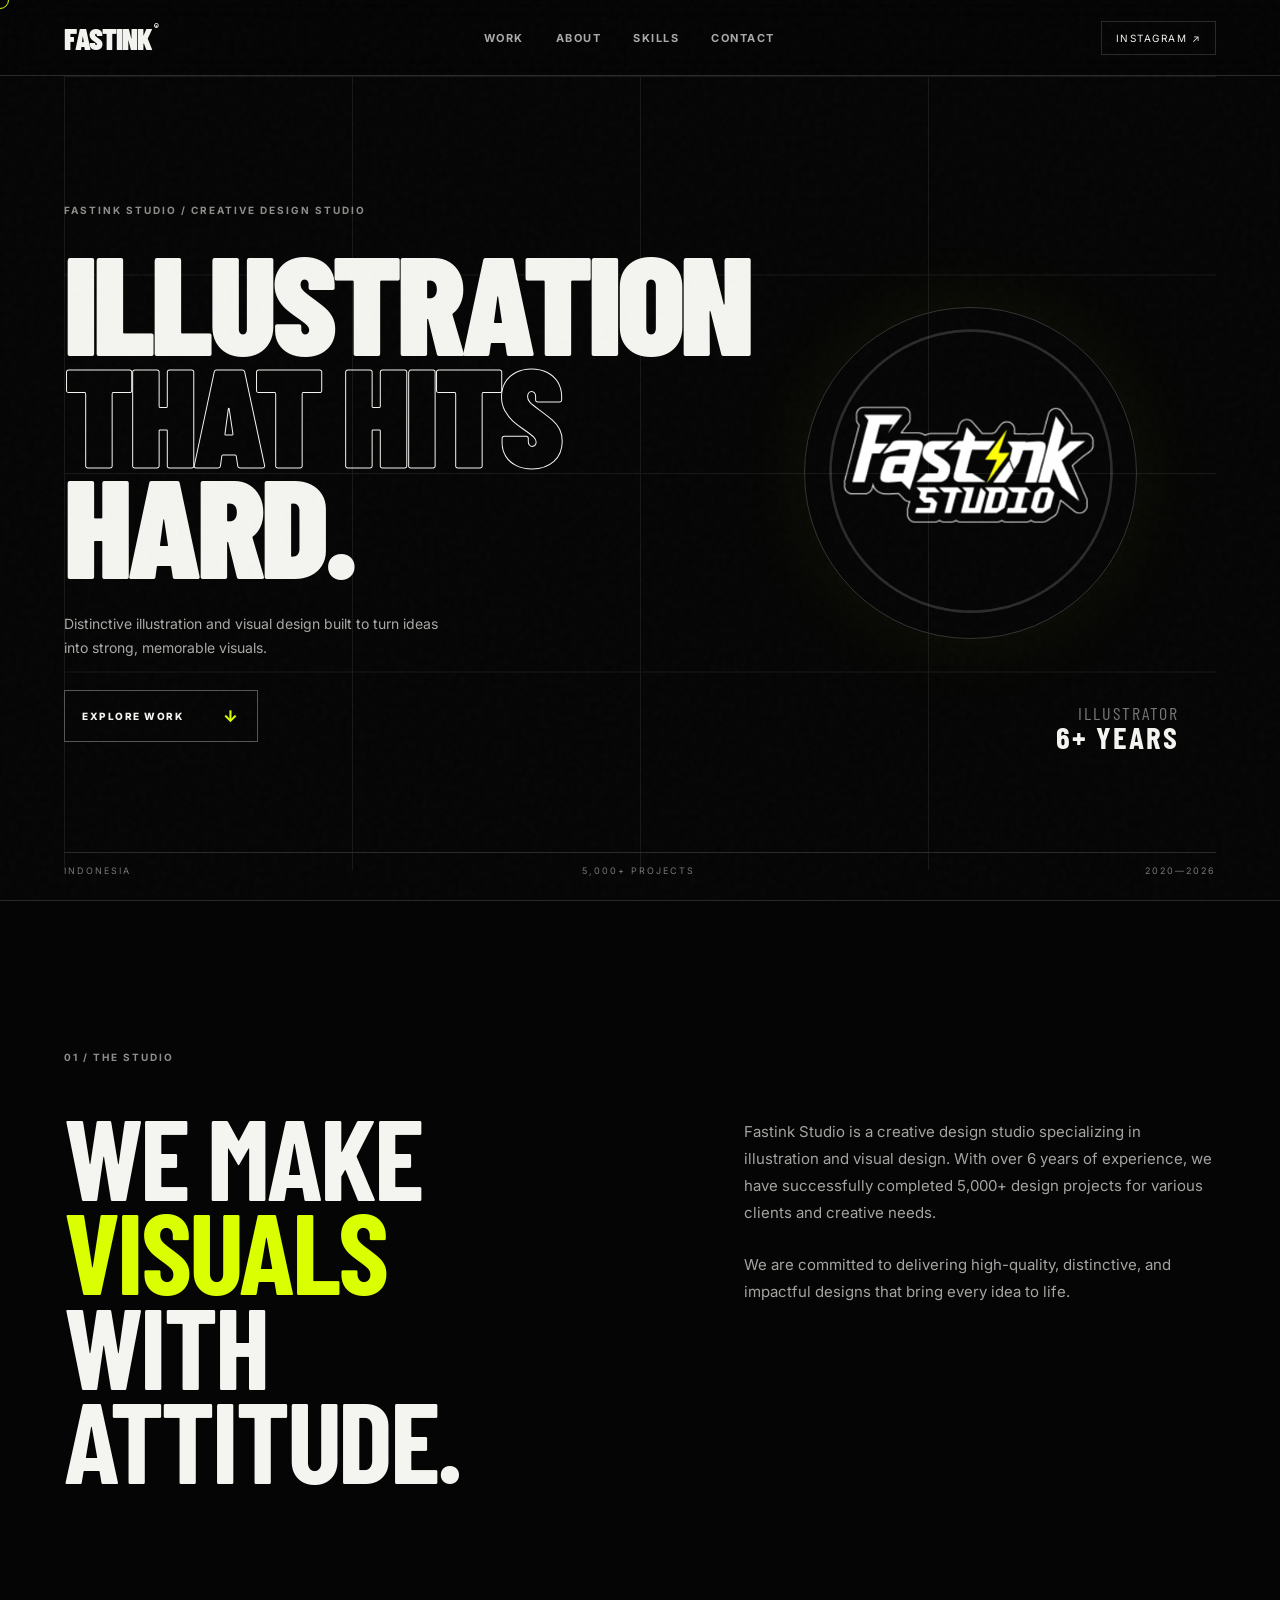
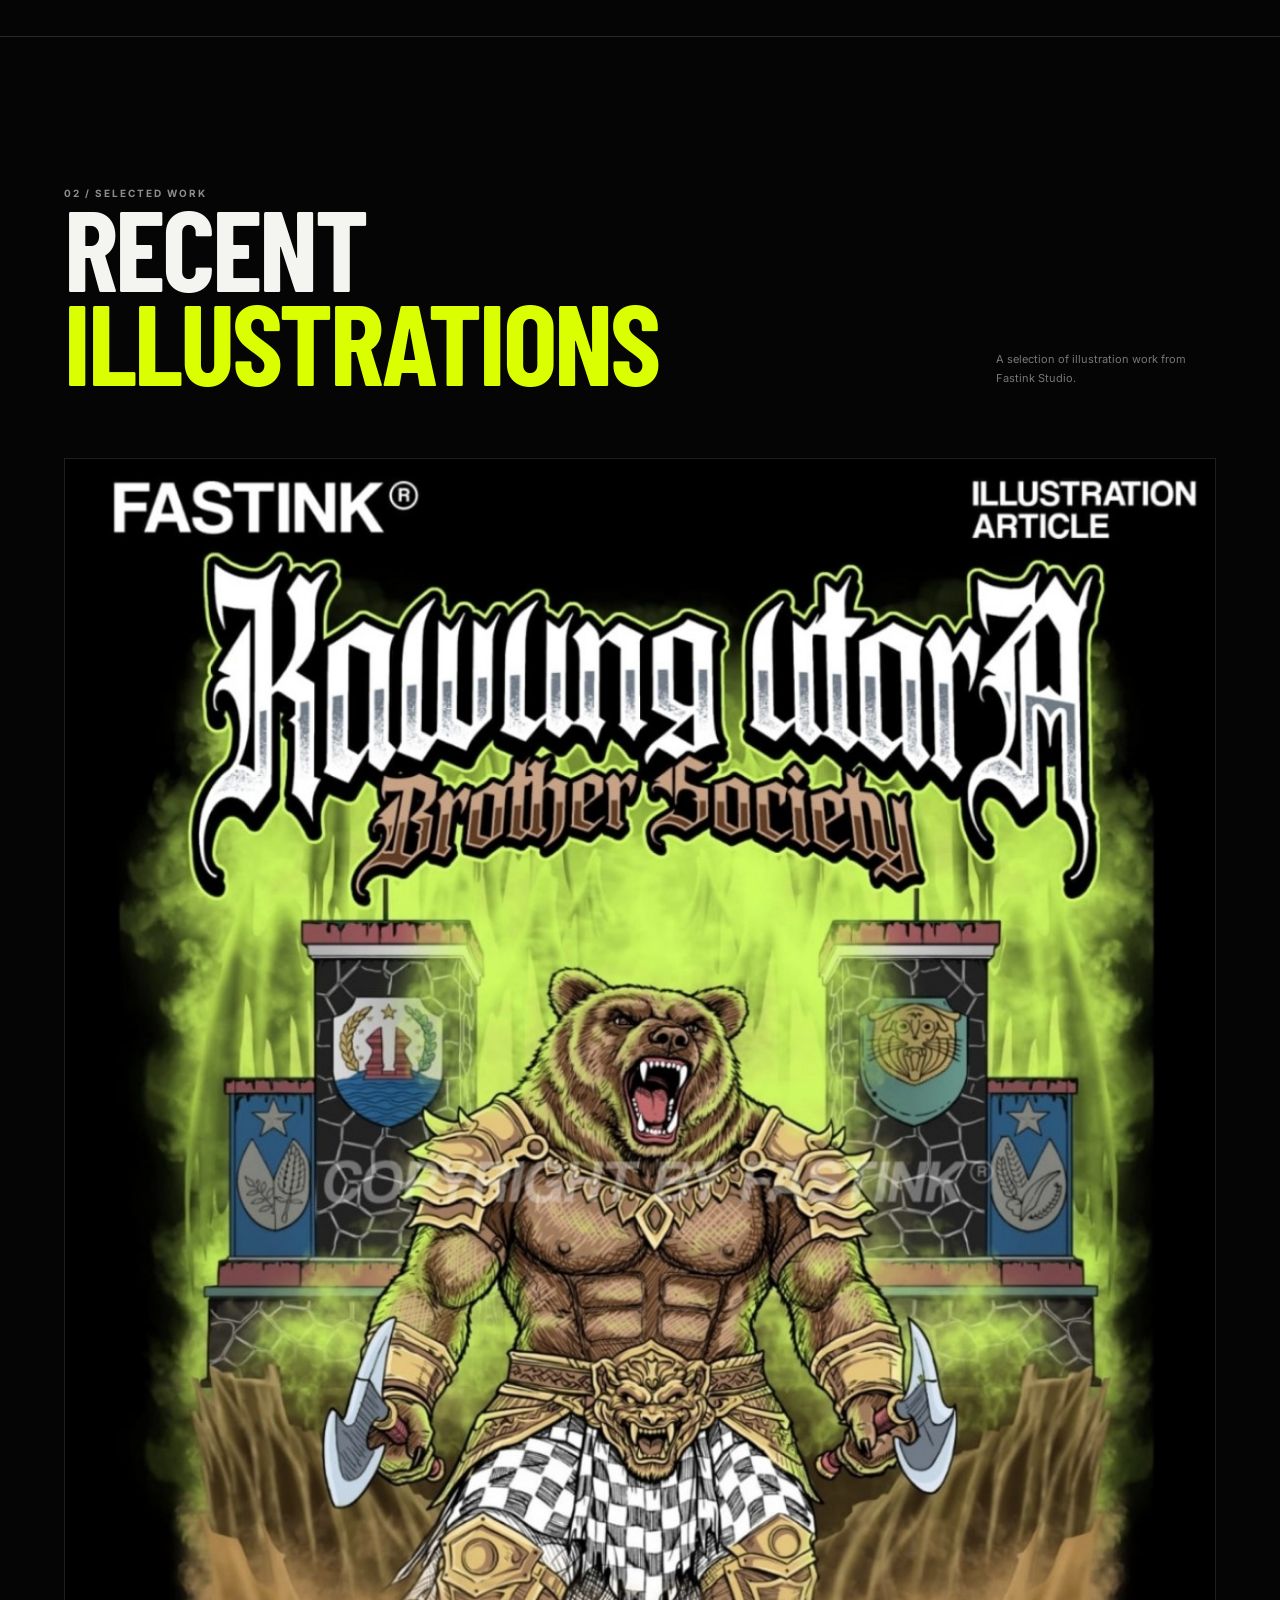
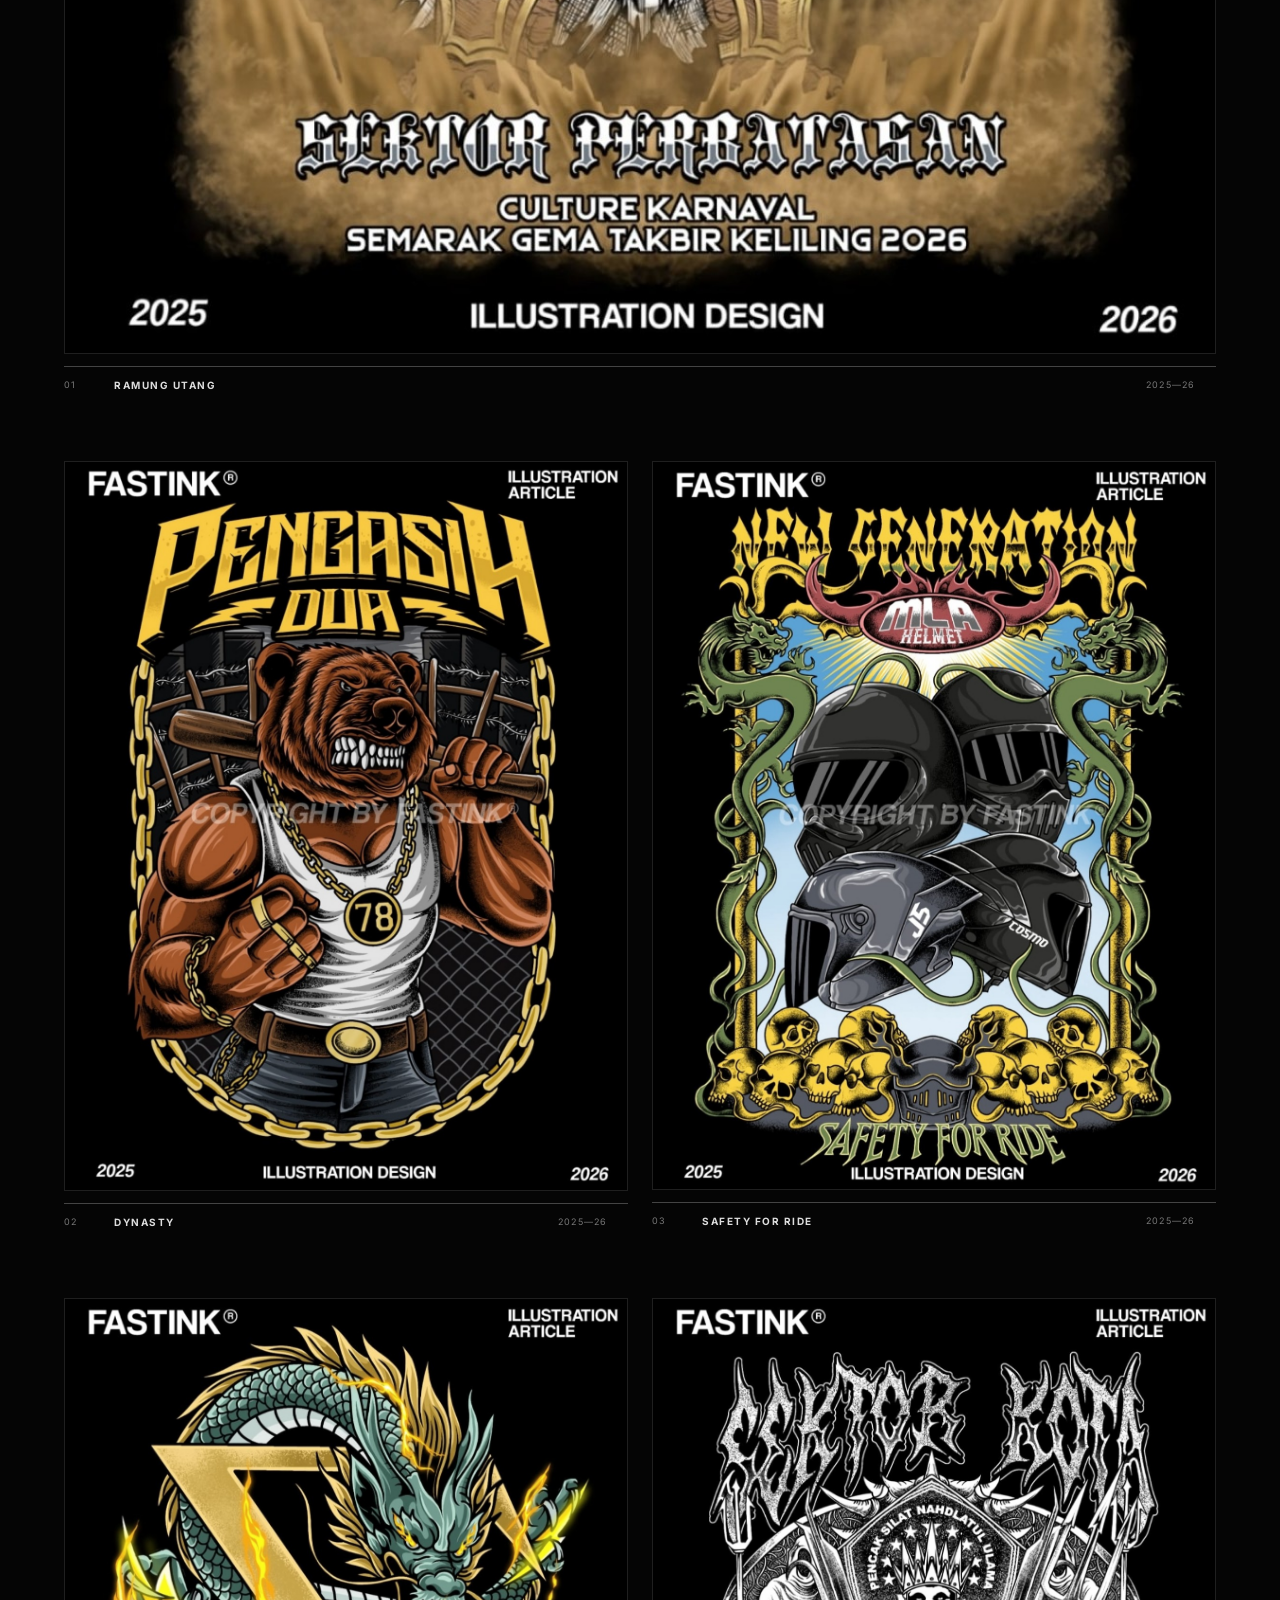
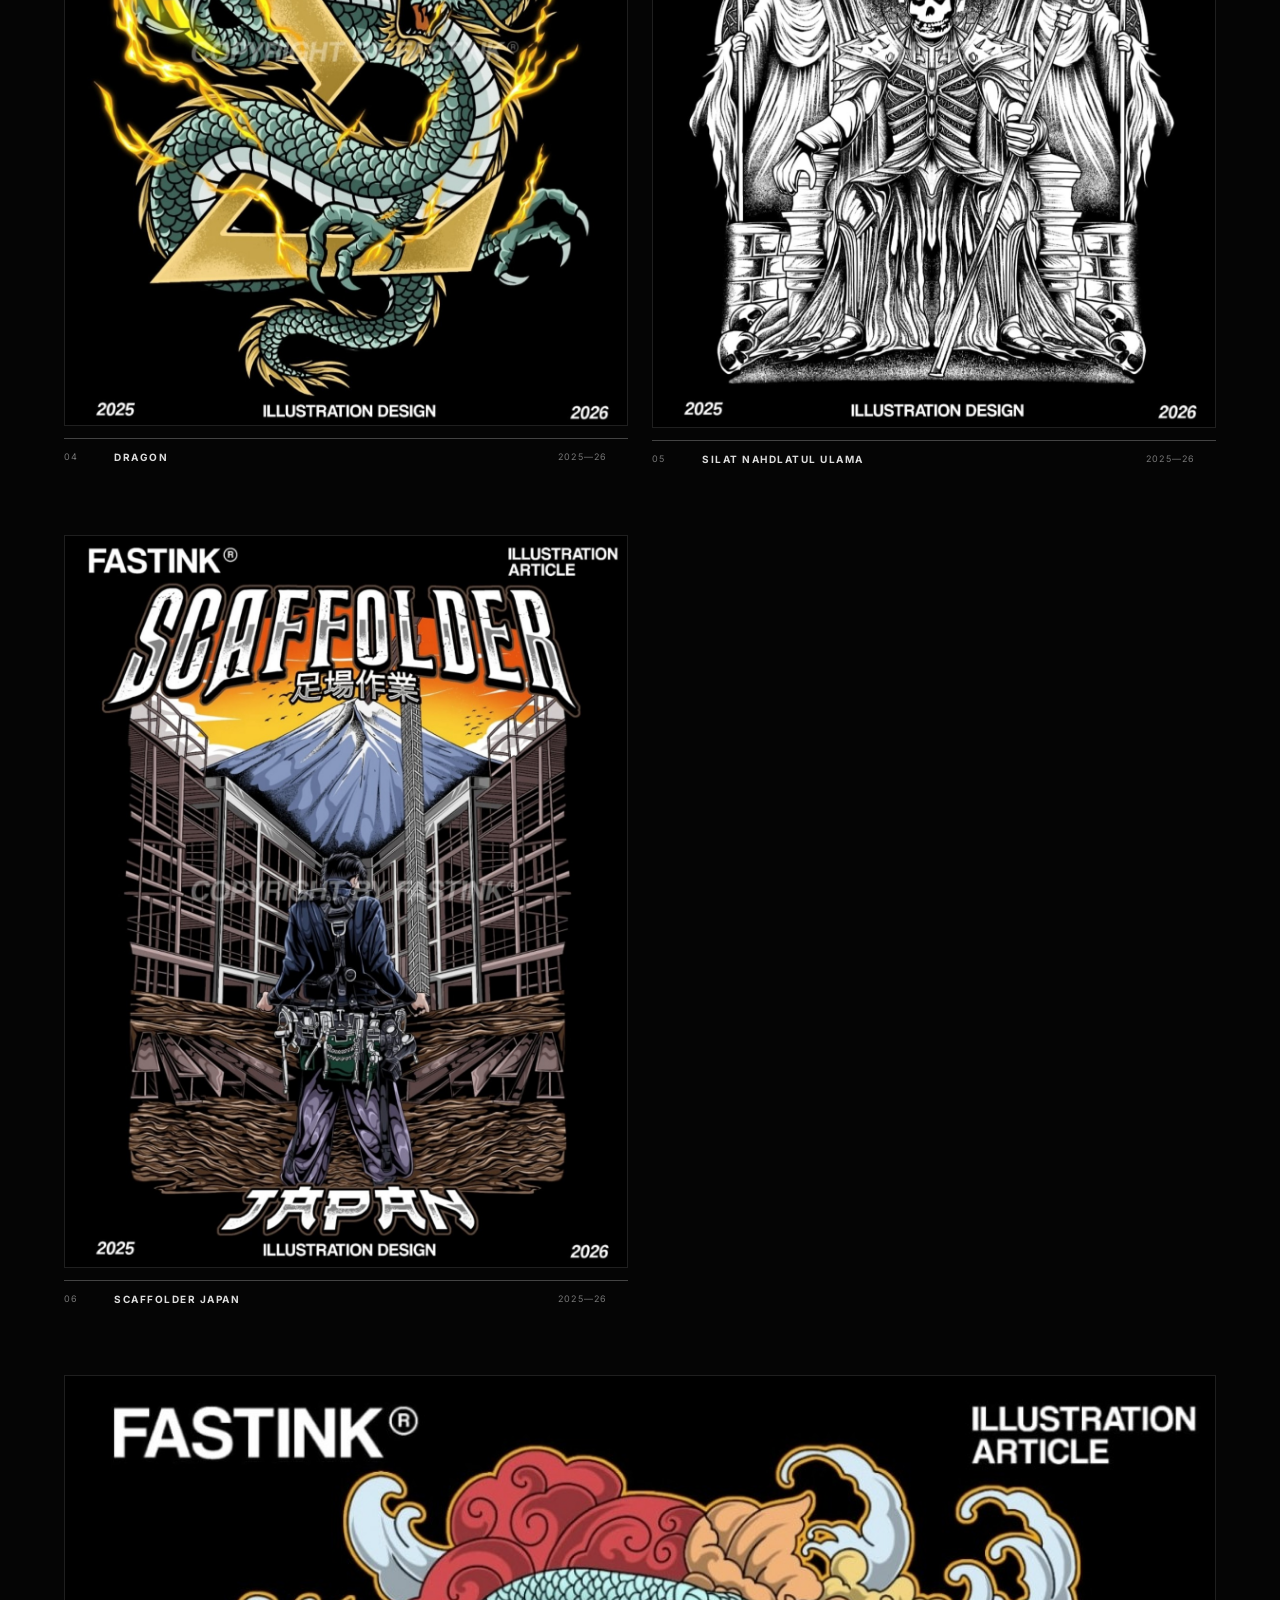
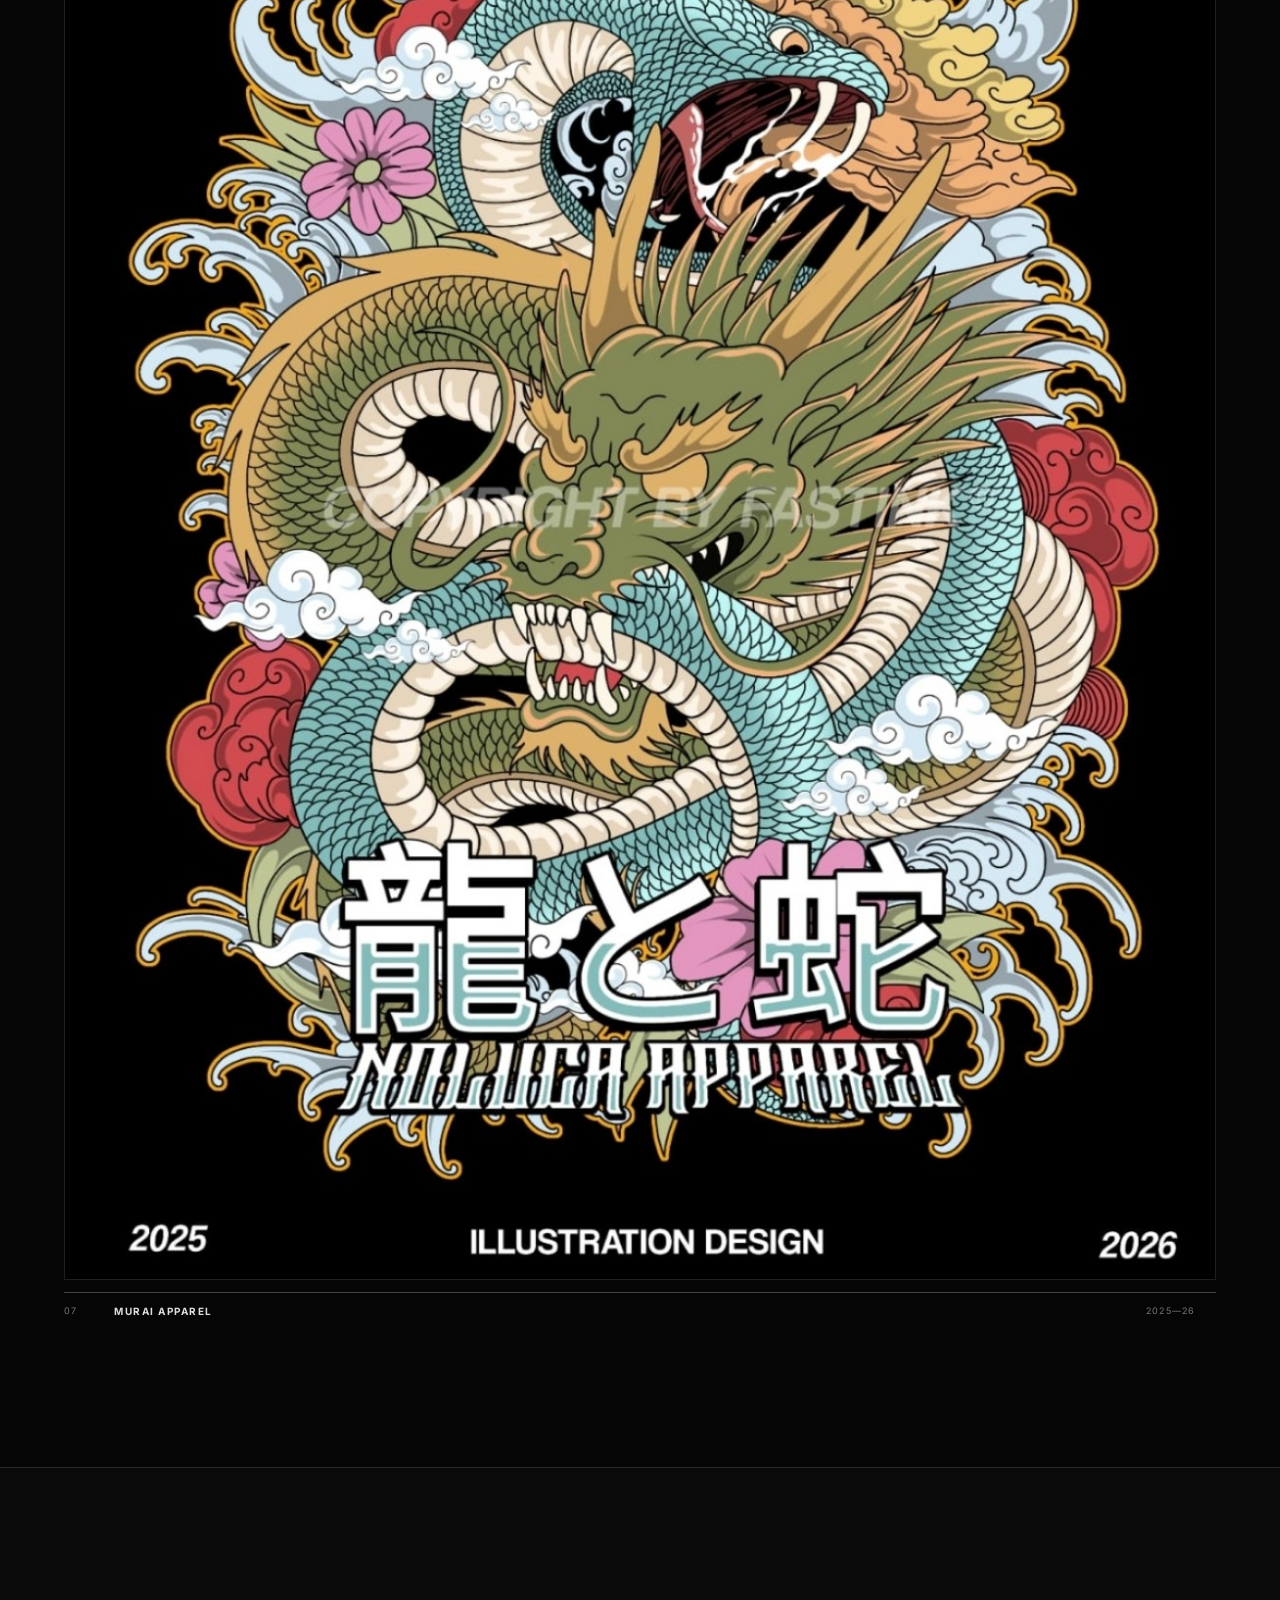
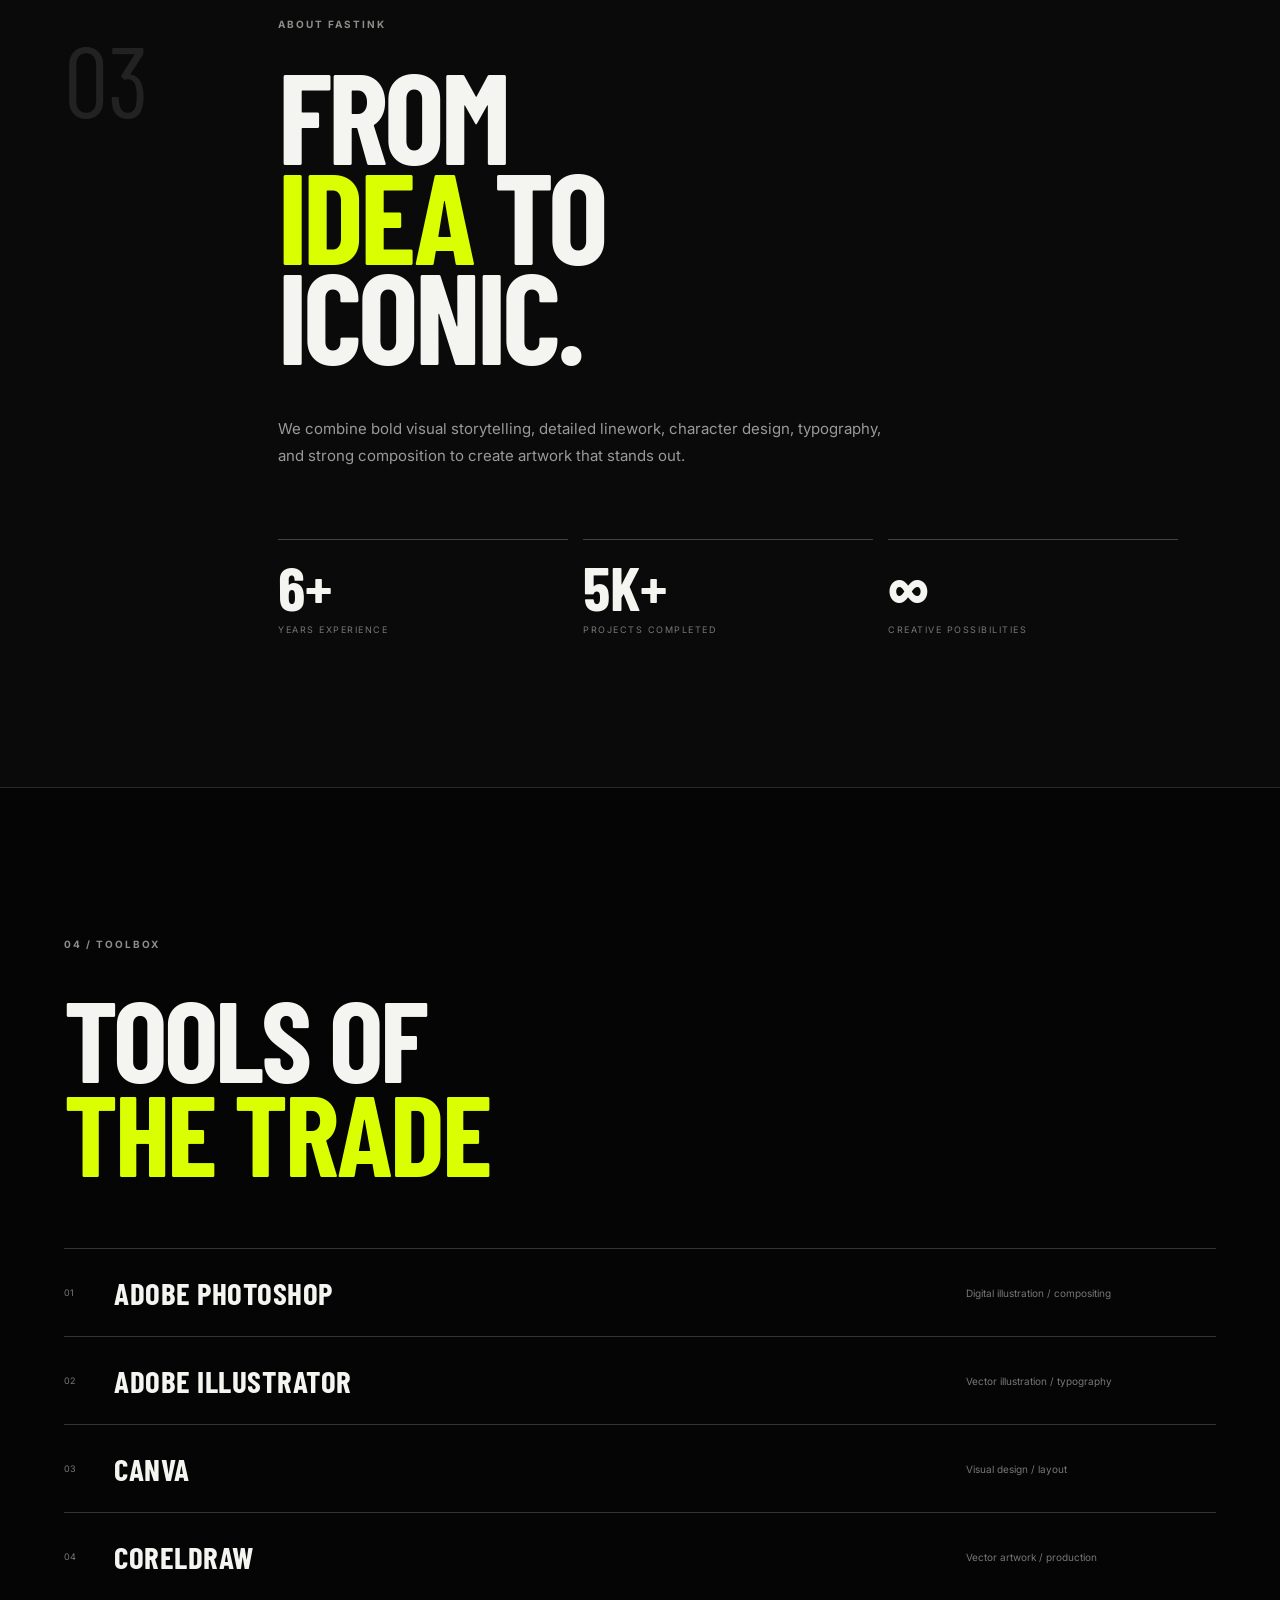
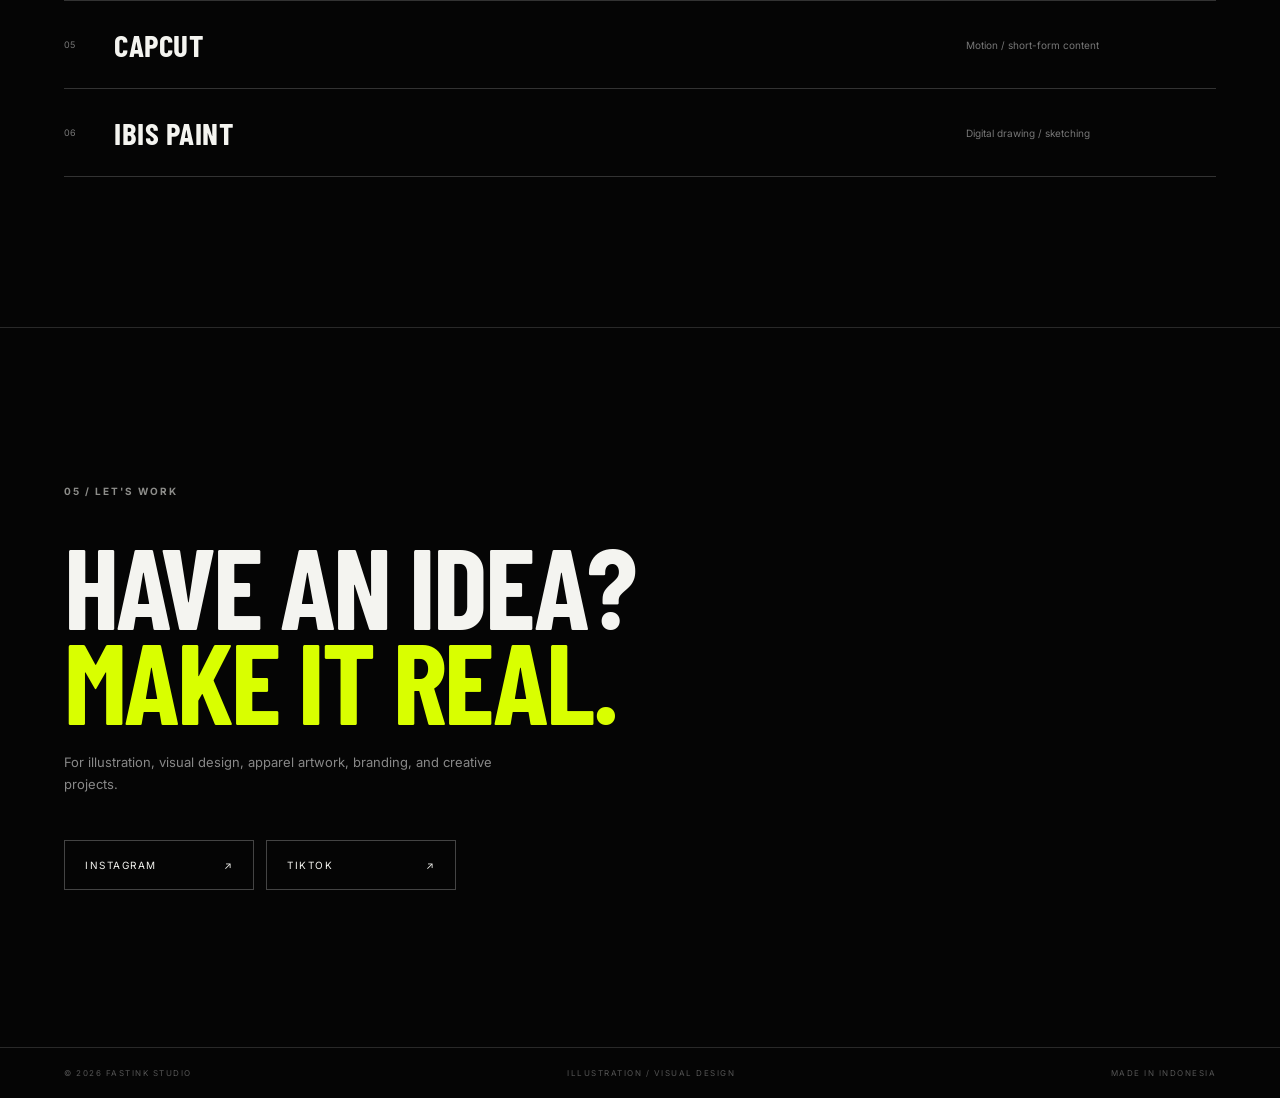
==== commit 19e614bb: "Update index.html" ====
--- a/index.html
+++ b/index.html
@@ -41,7 +41,7 @@
 
       <div class="hero-art">
         <div class="hero-ring"></div>
-        <img src="assets/fastink-logo.jpg" alt="Fastink Studio logo">
+        <img src="fastink-logo.jpg" alt="Fastink Studio logo">
         <div class="hero-label">ILLUSTRATOR<br><strong>6+ YEARS</strong></div>
       </div>
 
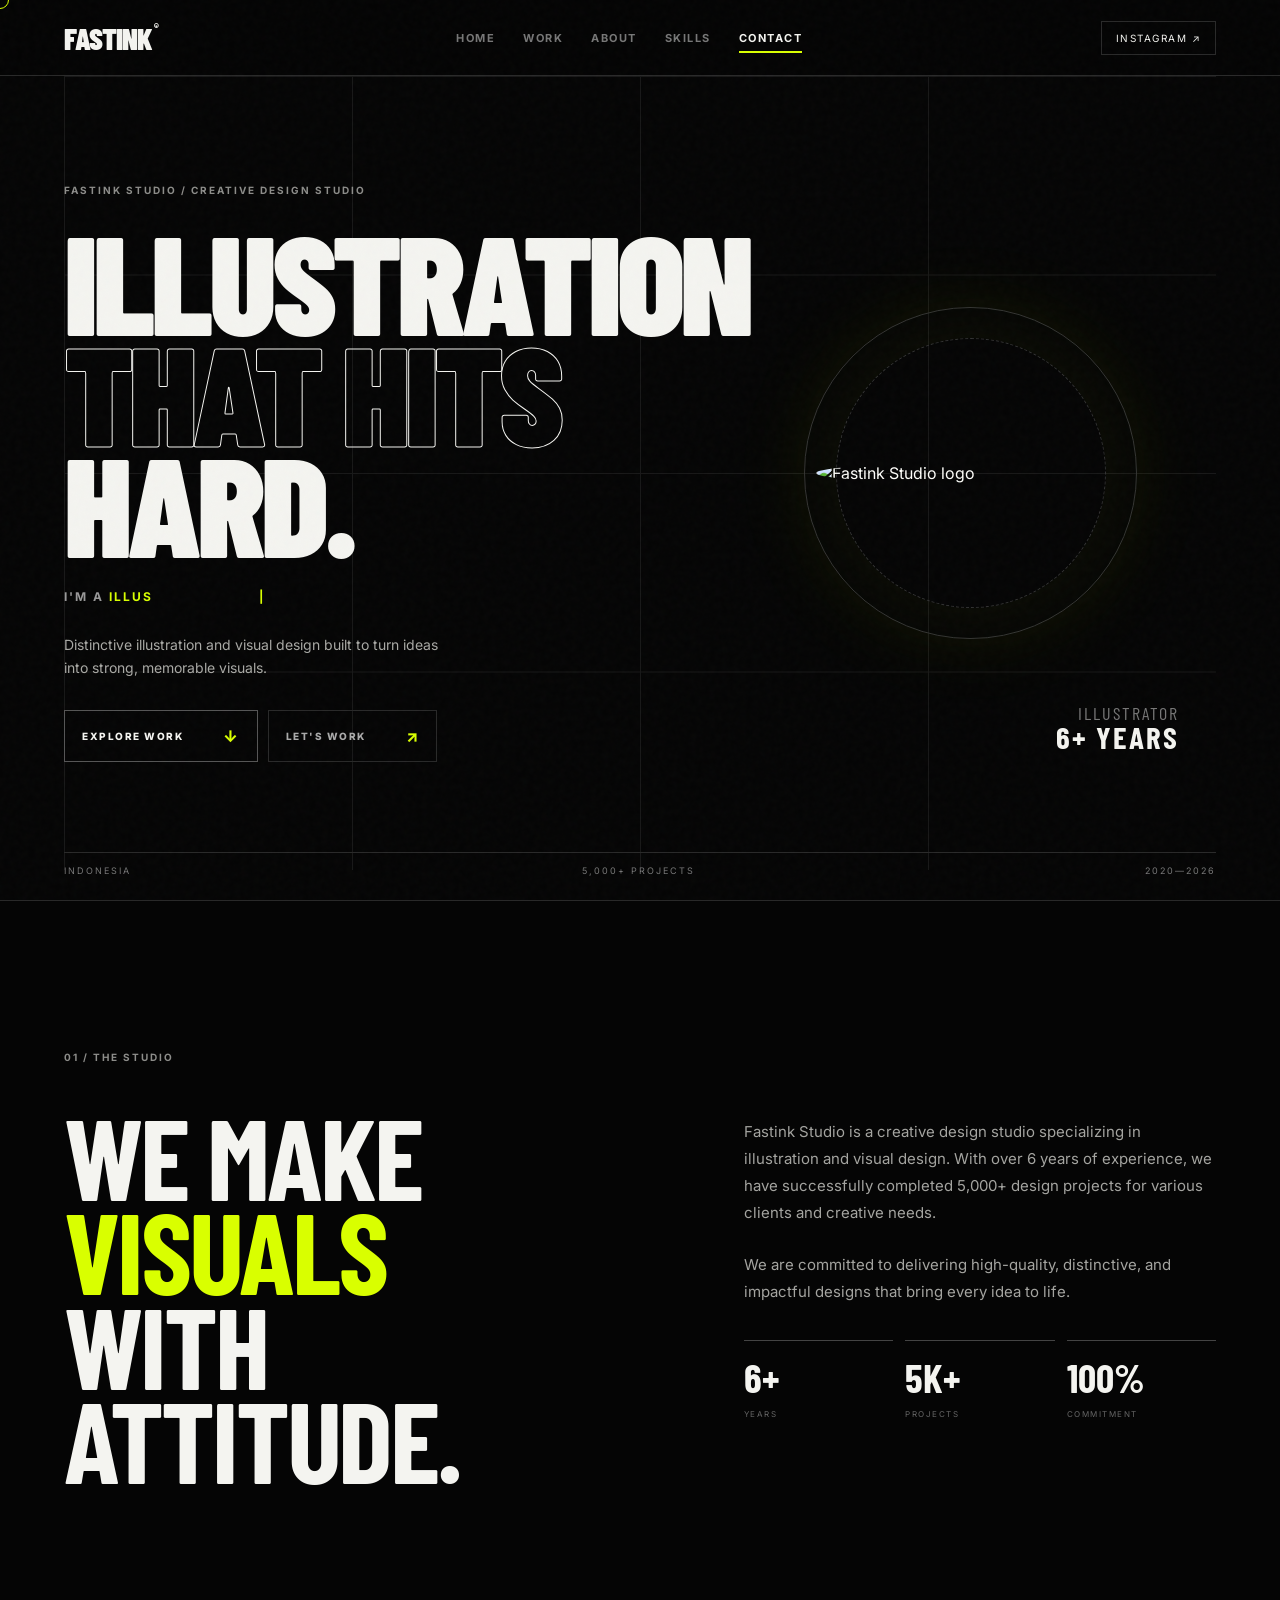
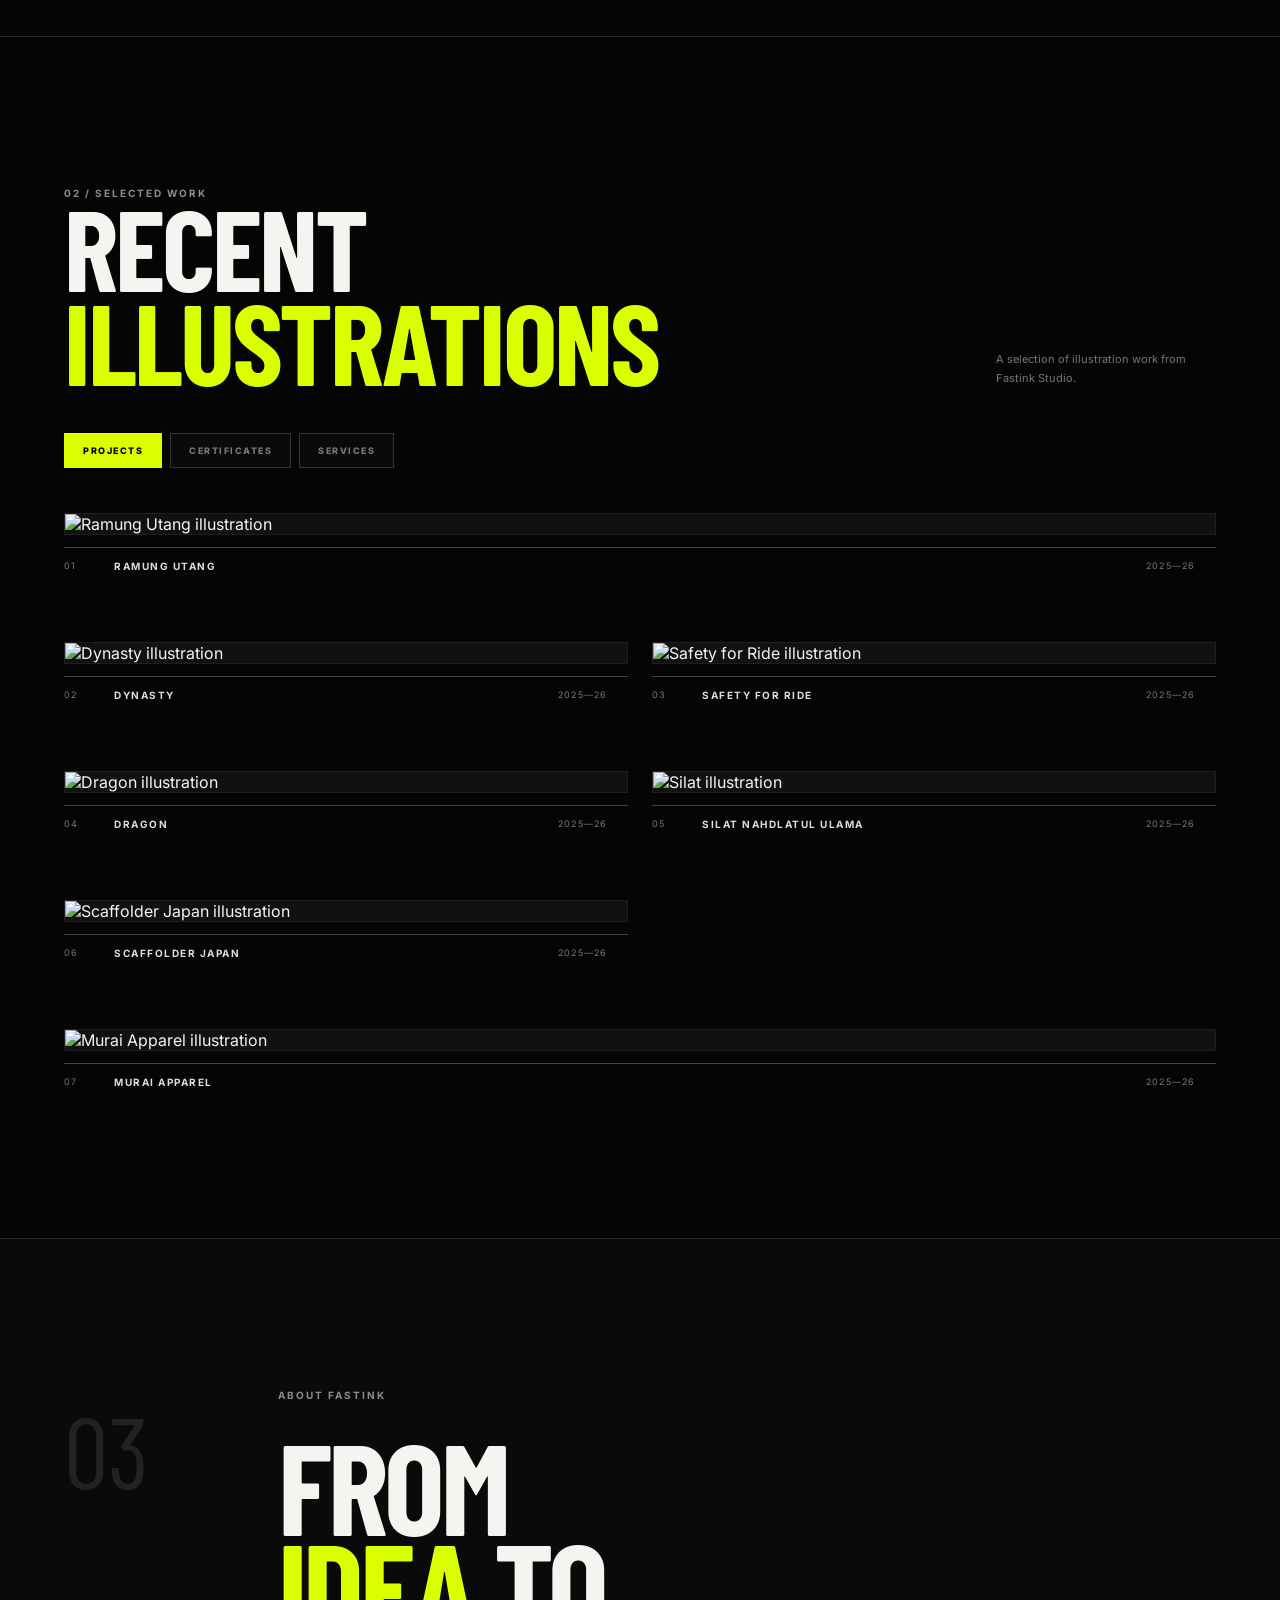
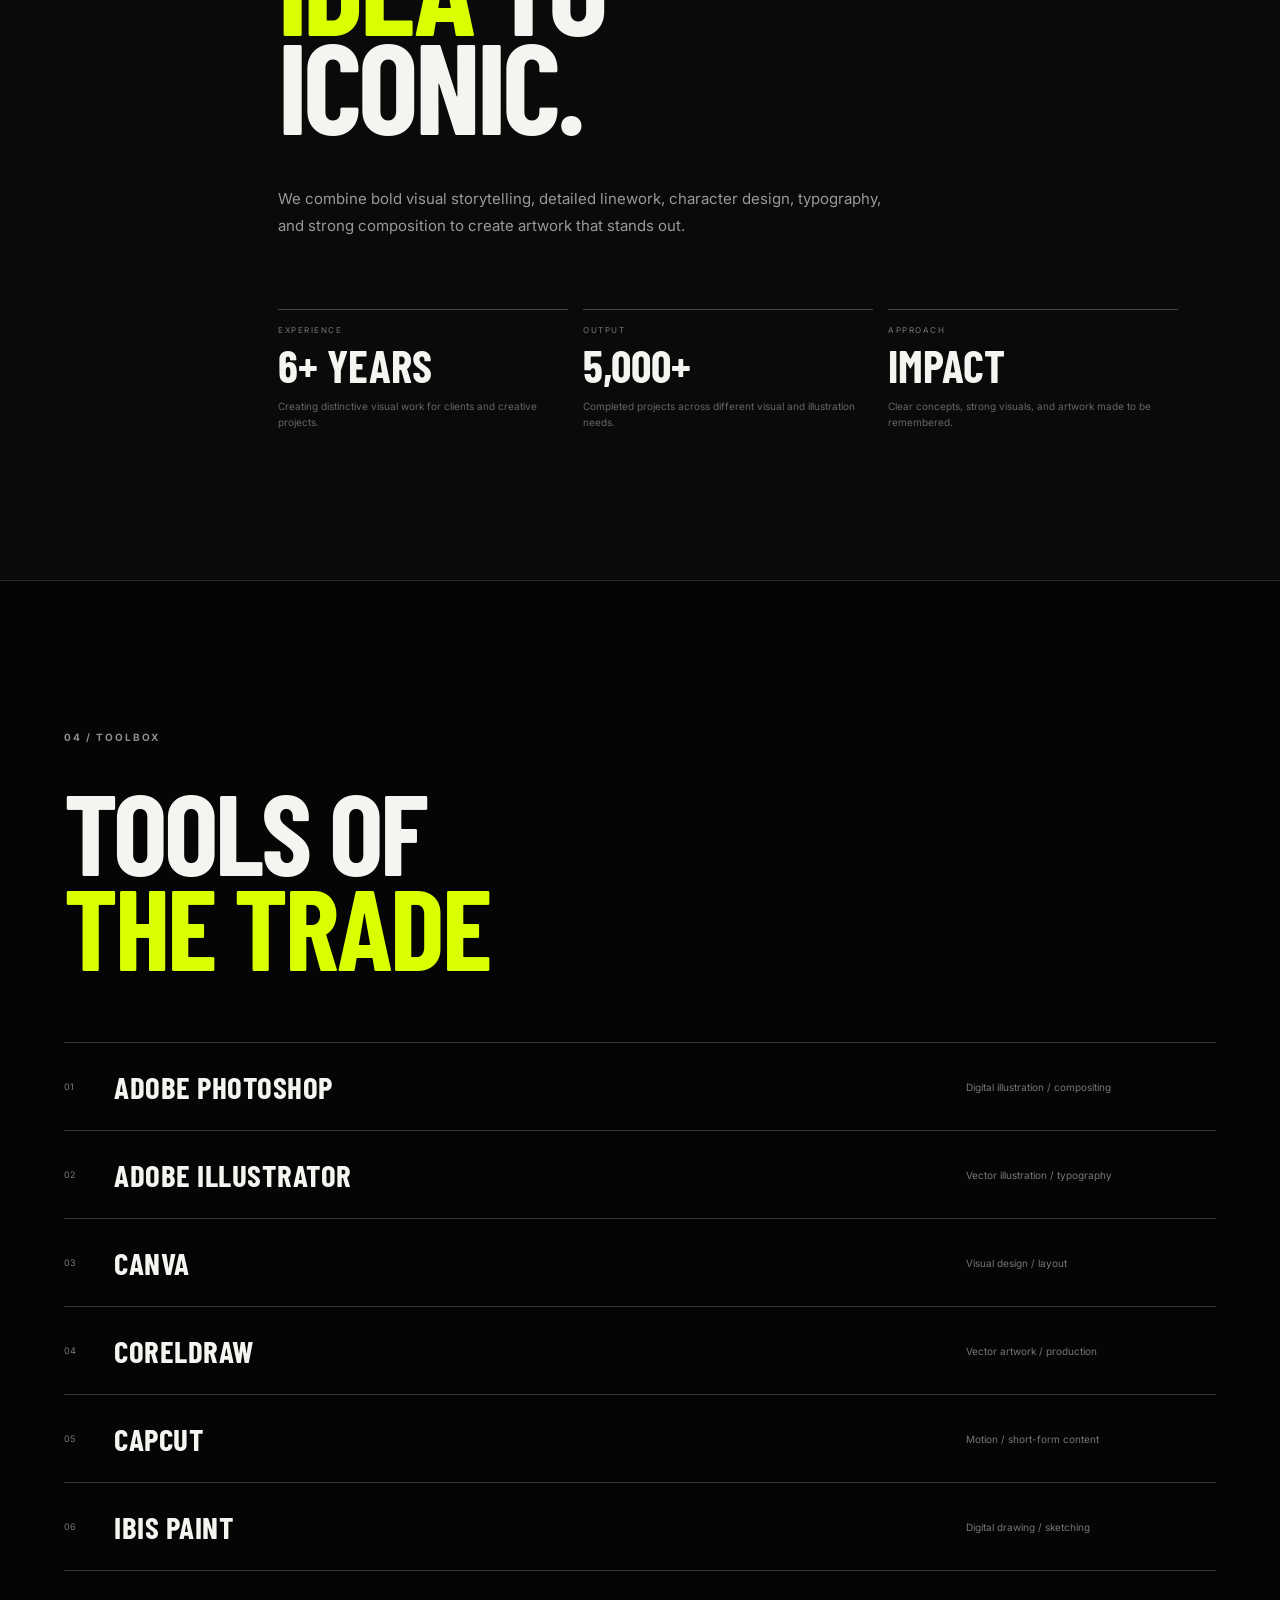
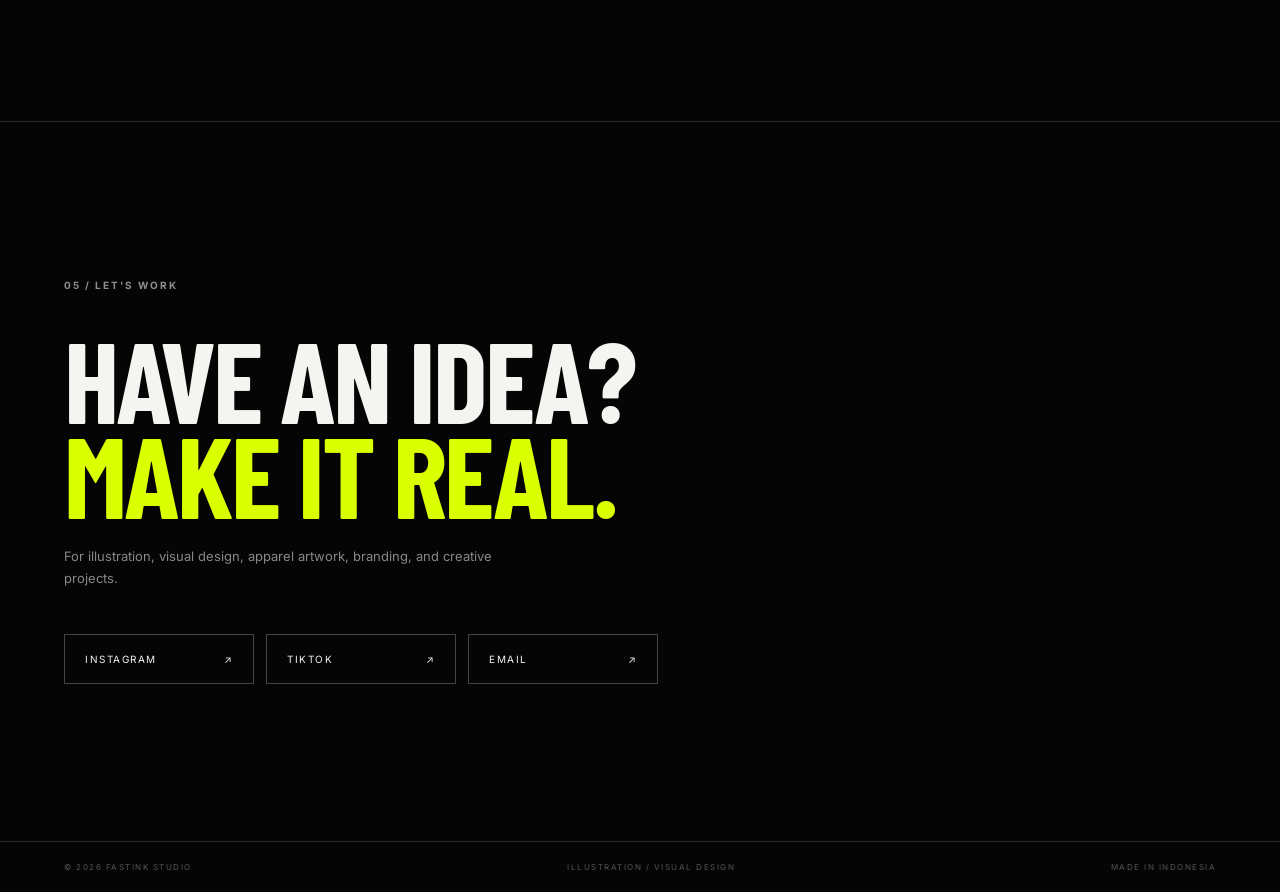
==== commit 834546b6: "Add files via upload" ====
--- a/index.html
+++ b/index.html
@@ -6,42 +6,65 @@
   <meta name="description" content="Fastink Studio — illustration and visual design studio with 6+ years of experience and 5,000+ completed projects.">
   <meta name="theme-color" content="#050505">
   <title>FASTINK STUDIO — Illustrator</title>
+
   <link rel="preconnect" href="https://fonts.googleapis.com">
   <link rel="preconnect" href="https://fonts.gstatic.com" crossorigin>
   <link href="https://fonts.googleapis.com/css2?family=Barlow+Condensed:wght@400;500;600;700;800;900&family=Inter:wght@400;500;600;700&display=swap" rel="stylesheet">
   <link rel="stylesheet" href="style.css">
 </head>
+
 <body>
   <div class="noise"></div>
   <div class="cursor"></div>
 
   <header class="topbar">
     <a class="brand" href="#home">FASTINK<span>®</span></a>
-    <nav>
-      <a href="#work">WORK</a>
-      <a href="#about">ABOUT</a>
-      <a href="#skills">SKILLS</a>
-      <a href="#contact">CONTACT</a>
+
+    <nav id="main-nav">
+      <a class="nav-link active" href="#home">HOME</a>
+      <a class="nav-link" href="#work">WORK</a>
+      <a class="nav-link" href="#about">ABOUT</a>
+      <a class="nav-link" href="#skills">SKILLS</a>
+      <a class="nav-link" href="#contact">CONTACT</a>
     </nav>
+
     <a class="ig-mini" href="https://www.instagram.com/fastinkstudio/" target="_blank" rel="noopener">INSTAGRAM ↗</a>
   </header>
 
   <main id="home">
+
+    <!-- HERO -->
     <section class="hero">
       <div class="hero-grid"></div>
+
       <div class="hero-copy">
         <p class="eyebrow">FASTINK STUDIO / CREATIVE DESIGN STUDIO</p>
-        <h1>ILLUSTRATION<br><em>THAT HITS</em><br>HARD.</h1>
+
+        <h1>
+          ILLUSTRATION<br>
+          <em>THAT HITS</em><br>
+          HARD.
+        </h1>
+
+        <div class="hero-role">
+          <span>I'M A </span><strong id="typing-text">ILLUSTRATOR</strong><span class="typing-cursor">|</span>
+        </div>
+
         <p class="hero-desc">
           Distinctive illustration and visual design built to turn ideas into strong,
           memorable visuals.
         </p>
-        <a class="button" href="#work">EXPLORE WORK <span>↓</span></a>
+
+        <div class="hero-actions">
+          <a class="button" href="#work">EXPLORE WORK <span>↓</span></a>
+          <a class="button button-ghost" href="#contact">LET'S WORK <span>↗</span></a>
+        </div>
       </div>
 
       <div class="hero-art">
         <div class="hero-ring"></div>
-        <img src="fastink-logo.jpg" alt="Fastink Studio logo">
+        <div class="hero-ring ring-2"></div>
+        <img src="assets/fastink-logo.jpg" alt="Fastink Studio logo">
         <div class="hero-label">ILLUSTRATOR<br><strong>6+ YEARS</strong></div>
       </div>
 
@@ -52,24 +75,35 @@
       </div>
     </section>
 
-    <section class="intro">
+    <!-- INTRO -->
+    <section class="intro" id="studio">
       <p class="section-kicker">01 / THE STUDIO</p>
+
       <div class="intro-layout">
         <h2>WE MAKE<br><span>VISUALS</span><br>WITH ATTITUDE.</h2>
+
         <div class="intro-text">
           <p>
             Fastink Studio is a creative design studio specializing in illustration
             and visual design. With over 6 years of experience, we have successfully
             completed 5,000+ design projects for various clients and creative needs.
           </p>
+
           <p>
             We are committed to delivering high-quality, distinctive, and impactful
             designs that bring every idea to life.
           </p>
-        </div>
-      </div>
-    </section>
-
+
+          <div class="mini-stats">
+            <div><strong>6+</strong><span>YEARS</span></div>
+            <div><strong>5K+</strong><span>PROJECTS</span></div>
+            <div><strong>100%</strong><span>COMMITMENT</span></div>
+          </div>
+        </div>
+      </div>
+    </section>
+
+    <!-- WORK -->
     <section id="work" class="work">
       <div class="section-head">
         <div>
@@ -79,81 +113,149 @@
         <p class="section-note">A selection of illustration work from Fastink Studio.</p>
       </div>
 
-      <div class="work-grid">
-        <article class="project project-wide reveal">
-          <div class="project-image"><img src="project-1.jpg" alt="Ramung Utang illustration"></div>
-          <div class="project-meta"><span>01</span><h3>RAMUNG UTANG</h3><span>2025—26</span></div>
-        </article>
-
-        <article class="project reveal">
-          <div class="project-image"><img src="project-2.jpg" alt="Dynasty illustration"></div>
-          <div class="project-meta"><span>02</span><h3>DYNASTY</h3><span>2025—26</span></div>
-        </article>
-
-        <article class="project reveal">
-          <div class="project-image"><img src="project-3.jpg" alt="Safety for Ride illustration"></div>
-          <div class="project-meta"><span>03</span><h3>SAFETY FOR RIDE</h3><span>2025—26</span></div>
-        </article>
-
-        <article class="project project-tall reveal">
-          <div class="project-image"><img src="project-4.jpg" alt="Dragon illustration"></div>
-          <div class="project-meta"><span>04</span><h3>DRAGON</h3><span>2025—26</span></div>
-        </article>
-
-        <article class="project reveal">
-          <div class="project-image"><img src="project-5.jpg" alt="Silat illustration"></div>
-          <div class="project-meta"><span>05</span><h3>SILAT NAHDLATUL ULAMA</h3><span>2025—26</span></div>
-        </article>
-
-        <article class="project reveal">
-          <div class="project-image"><img src="project-6.jpg" alt="Scaffolder Japan illustration"></div>
-          <div class="project-meta"><span>06</span><h3>SCAFFOLDER JAPAN</h3><span>2025—26</span></div>
-        </article>
-
-        <article class="project project-wide reveal">
-          <div class="project-image"><img src="project-7.jpg" alt="Murai Apparel illustration"></div>
-          <div class="project-meta"><span>07</span><h3>MURAI APPAREL</h3><span>2025—26</span></div>
-        </article>
-      </div>
-    </section>
-
+      <div class="portfolio-tabs">
+        <button class="portfolio-tab active" data-tab="projects">PROJECTS</button>
+        <button class="portfolio-tab" data-tab="certificates">CERTIFICATES</button>
+        <button class="portfolio-tab" data-tab="services">SERVICES</button>
+      </div>
+
+      <div class="tab-panel active" id="projects">
+        <div class="work-grid">
+          <article class="project project-wide reveal">
+            <div class="project-image"><img src="assets/project-1.jpg" alt="Ramung Utang illustration"></div>
+            <div class="project-meta"><span>01</span><h3>RAMUNG UTANG</h3><span>2025—26</span></div>
+          </article>
+
+          <article class="project reveal">
+            <div class="project-image"><img src="assets/project-2.jpg" alt="Dynasty illustration"></div>
+            <div class="project-meta"><span>02</span><h3>DYNASTY</h3><span>2025—26</span></div>
+          </article>
+
+          <article class="project reveal">
+            <div class="project-image"><img src="assets/project-3.jpg" alt="Safety for Ride illustration"></div>
+            <div class="project-meta"><span>03</span><h3>SAFETY FOR RIDE</h3><span>2025—26</span></div>
+          </article>
+
+          <article class="project project-tall reveal">
+            <div class="project-image"><img src="assets/project-4.jpg" alt="Dragon illustration"></div>
+            <div class="project-meta"><span>04</span><h3>DRAGON</h3><span>2025—26</span></div>
+          </article>
+
+          <article class="project reveal">
+            <div class="project-image"><img src="assets/project-5.jpg" alt="Silat illustration"></div>
+            <div class="project-meta"><span>05</span><h3>SILAT NAHDLATUL ULAMA</h3><span>2025—26</span></div>
+          </article>
+
+          <article class="project reveal">
+            <div class="project-image"><img src="assets/project-6.jpg" alt="Scaffolder Japan illustration"></div>
+            <div class="project-meta"><span>06</span><h3>SCAFFOLDER JAPAN</h3><span>2025—26</span></div>
+          </article>
+
+          <article class="project project-wide reveal">
+            <div class="project-image"><img src="assets/project-7.jpg" alt="Murai Apparel illustration"></div>
+            <div class="project-meta"><span>07</span><h3>MURAI APPAREL</h3><span>2025—26</span></div>
+          </article>
+        </div>
+      </div>
+
+      <div class="tab-panel" id="certificates">
+        <div class="info-grid">
+          <article class="info-card reveal">
+            <span class="card-number">01</span>
+            <div>
+              <h3>FRONT-END WEB DEVELOPER</h3>
+              <p>Digital certificate / 2023</p>
+            </div>
+            <span class="card-arrow">↗</span>
+          </article>
+          <article class="info-card reveal">
+            <span class="card-number">02</span>
+            <div>
+              <h3>CREATIVE DESIGN MASTERY</h3>
+              <p>Creative design / 2023</p>
+            </div>
+            <span class="card-arrow">↗</span>
+          </article>
+          <article class="info-card reveal">
+            <span class="card-number">03</span>
+            <div>
+              <h3>6+ YEARS EXPERIENCE</h3>
+              <p>Professional illustration & visual design</p>
+            </div>
+            <span class="card-arrow">↗</span>
+          </article>
+        </div>
+      </div>
+
+      <div class="tab-panel" id="services">
+        <div class="service-list">
+          <div class="service-row reveal"><span>01</span><strong>ILLUSTRATION</strong><small>Character / merchandise / custom artwork</small></div>
+          <div class="service-row reveal"><span>02</span><strong>VISUAL DESIGN</strong><small>Poster / campaign / social media visual</small></div>
+          <div class="service-row reveal"><span>03</span><strong>APPAREL ARTWORK</strong><small>Graphic tee / apparel illustration</small></div>
+          <div class="service-row reveal"><span>04</span><strong>BRANDING</strong><small>Visual identity / logo / supporting graphics</small></div>
+          <div class="service-row reveal"><span>05</span><strong>CREATIVE PROJECTS</strong><small>Custom visual direction and collaboration</small></div>
+        </div>
+      </div>
+    </section>
+
+    <!-- ABOUT -->
     <section id="about" class="about">
       <div class="about-number">03</div>
+
       <div class="about-content">
         <p class="section-kicker">ABOUT FASTINK</p>
         <h2>FROM<br><span>IDEA</span> TO<br>ICONIC.</h2>
+
         <p class="about-copy">
           We combine bold visual storytelling, detailed linework, character design,
           typography, and strong composition to create artwork that stands out.
         </p>
-        <div class="stats">
-          <div><strong>6+</strong><span>YEARS EXPERIENCE</span></div>
-          <div><strong>5K+</strong><span>PROJECTS COMPLETED</span></div>
-          <div><strong>∞</strong><span>CREATIVE POSSIBILITIES</span></div>
-        </div>
-      </div>
-    </section>
-
+
+        <div class="about-grid">
+          <div>
+            <span class="about-label">EXPERIENCE</span>
+            <strong>6+ YEARS</strong>
+            <p>Creating distinctive visual work for clients and creative projects.</p>
+          </div>
+          <div>
+            <span class="about-label">OUTPUT</span>
+            <strong>5,000+</strong>
+            <p>Completed projects across different visual and illustration needs.</p>
+          </div>
+          <div>
+            <span class="about-label">APPROACH</span>
+            <strong>IMPACT</strong>
+            <p>Clear concepts, strong visuals, and artwork made to be remembered.</p>
+          </div>
+        </div>
+      </div>
+    </section>
+
+    <!-- SKILLS -->
     <section id="skills" class="skills">
       <p class="section-kicker">04 / TOOLBOX</p>
       <h2>TOOLS OF<br><span>THE TRADE</span></h2>
+
       <div class="skill-list">
-        <div><span>01</span><strong>ADOBE PHOTOSHOP</strong><small>Digital illustration / compositing</small></div>
-        <div><span>02</span><strong>ADOBE ILLUSTRATOR</strong><small>Vector illustration / typography</small></div>
-        <div><span>03</span><strong>CANVA</strong><small>Visual design / layout</small></div>
-        <div><span>04</span><strong>CORELDRAW</strong><small>Vector artwork / production</small></div>
-        <div><span>05</span><strong>CAPCUT</strong><small>Motion / short-form content</small></div>
-        <div><span>06</span><strong>IBIS PAINT</strong><small>Digital drawing / sketching</small></div>
-      </div>
-    </section>
-
+        <div class="reveal"><span>01</span><strong>ADOBE PHOTOSHOP</strong><small>Digital illustration / compositing</small></div>
+        <div class="reveal"><span>02</span><strong>ADOBE ILLUSTRATOR</strong><small>Vector illustration / typography</small></div>
+        <div class="reveal"><span>03</span><strong>CANVA</strong><small>Visual design / layout</small></div>
+        <div class="reveal"><span>04</span><strong>CORELDRAW</strong><small>Vector artwork / production</small></div>
+        <div class="reveal"><span>05</span><strong>CAPCUT</strong><small>Motion / short-form content</small></div>
+        <div class="reveal"><span>06</span><strong>IBIS PAINT</strong><small>Digital drawing / sketching</small></div>
+      </div>
+    </section>
+
+    <!-- CONTACT -->
     <section id="contact" class="contact">
       <p class="section-kicker">05 / LET'S WORK</p>
       <h2>HAVE AN IDEA?<br><span>MAKE IT REAL.</span></h2>
       <p>For illustration, visual design, apparel artwork, branding, and creative projects.</p>
+
       <div class="contact-links">
         <a href="https://www.instagram.com/fastinkstudio/" target="_blank" rel="noopener">INSTAGRAM <span>↗</span></a>
         <a href="https://www.tiktok.com/@fastinkstudio" target="_blank" rel="noopener">TIKTOK <span>↗</span></a>
+        <a href="mailto:fastinkstudio@gmail.com">EMAIL <span>↗</span></a>
       </div>
     </section>
   </main>
--- a/style.css
+++ b/style.css
@@ -1,40 +1,903 @@
 *{box-sizing:border-box;margin:0;padding:0}
-:root{--bg:#050505;--fg:#f4f4f0;--muted:#8d8d8a;--line:#292929;--accent:#d9ff00}
+
+:root{
+  --bg:#050505;
+  --bg-soft:#0a0a0a;
+  --fg:#f4f4f0;
+  --muted:#8d8d8a;
+  --line:#292929;
+  --line-light:#444;
+  --accent:#d9ff00;
+}
+
 html{scroll-behavior:smooth}
-body{background:var(--bg);color:var(--fg);font-family:Inter,Arial,sans-serif;overflow-x:hidden}
+
+body{
+  background:var(--bg);
+  color:var(--fg);
+  font-family:Inter,Arial,sans-serif;
+  overflow-x:hidden;
+}
+
 a{color:inherit;text-decoration:none}
-.noise{position:fixed;inset:0;pointer-events:none;opacity:.045;z-index:100;background-image:url("data:image/svg+xml,%3Csvg viewBox='0 0 160 160' xmlns='http://www.w3.org/2000/svg'%3E%3Cfilter id='n'%3E%3CfeTurbulence type='fractalNoise' baseFrequency='.9' numOctaves='4' stitchTiles='stitch'/%3E%3C/filter%3E%3Crect width='100%25' height='100%25' filter='url(%23n)' opacity='.55'/%3E%3C/svg%3E")}
-.cursor{width:18px;height:18px;border:1px solid var(--accent);border-radius:50%;position:fixed;z-index:200;pointer-events:none;transform:translate(-50%,-50%);transition:width .2s,height .2s,background .2s;display:none}
-.topbar{height:76px;border-bottom:1px solid var(--line);display:flex;align-items:center;justify-content:space-between;padding:0 5vw;position:fixed;top:0;left:0;right:0;background:rgba(5,5,5,.78);backdrop-filter:blur(14px);z-index:50}
-.brand{font-family:"Barlow Condensed",sans-serif;font-weight:900;font-size:30px;letter-spacing:-1px}.brand span{font-size:11px;vertical-align:top;margin-left:2px}
-.topbar nav{display:flex;gap:32px;font-size:11px;letter-spacing:1.5px;font-weight:700}.topbar nav a{color:#aaa;transition:.25s}.topbar nav a:hover{color:var(--fg)}
-.ig-mini{font-size:10px;letter-spacing:1.5px;border:1px solid var(--line);padding:10px 14px}
-.hero{min-height:100svh;padding:76px 5vw 30px;position:relative;display:grid;grid-template-columns:1.05fr .95fr;align-items:center;overflow:hidden}
-.hero-grid{position:absolute;inset:76px 5vw 30px;background-image:linear-gradient(var(--line) 1px,transparent 1px),linear-gradient(90deg,var(--line) 1px,transparent 1px);background-size:100% 25%,25% 100%;opacity:.55}
-.hero-copy{position:relative;z-index:2;padding:7vh 0}
-.eyebrow,.section-kicker{font-size:10px;letter-spacing:2px;color:var(--muted);font-weight:700}
-.hero h1{font-family:"Barlow Condensed",sans-serif;font-size:clamp(74px,11vw,180px);line-height:.79;letter-spacing:-5px;margin:28px 0 34px;font-weight:900}
-.hero h1 em{font-style:normal;color:transparent;-webkit-text-stroke:1px var(--fg)}
-.hero-desc{max-width:390px;color:#a9a9a5;font-size:14px;line-height:1.7;margin-bottom:30px}
-.button{display:inline-flex;gap:40px;align-items:center;border:1px solid #555;padding:15px 17px;font-size:10px;font-weight:800;letter-spacing:1.5px;transition:.25s}.button:hover{background:var(--fg);color:#000}.button span{color:var(--accent);font-size:16px}
-.hero-art{height:min(72vh,700px);position:relative;display:grid;place-items:center}
-.hero-art img{width:min(70%,430px);mix-blend-mode:screen;filter:contrast(1.1);position:relative;z-index:2;border-radius:50%}
-.hero-ring{position:absolute;width:min(75%,500px);aspect-ratio:1;border:1px solid #333;border-radius:50%;box-shadow:0 0 90px rgba(217,255,0,.06)}
-.hero-label{position:absolute;right:3%;bottom:7%;font-family:"Barlow Condensed";font-size:18px;letter-spacing:2px;text-align:right;line-height:.95;color:#777}.hero-label strong{color:var(--fg);font-size:31px}
-.hero-bottom{position:absolute;bottom:24px;left:5vw;right:5vw;border-top:1px solid var(--line);padding-top:12px;display:flex;justify-content:space-between;color:#777;font-size:9px;letter-spacing:2px}
-.intro,.work,.about,.skills,.contact{padding:150px 5vw}
+
+button{font:inherit}
+
+.noise{
+  position:fixed;
+  inset:0;
+  pointer-events:none;
+  opacity:.045;
+  z-index:100;
+  background-image:url("data:image/svg+xml,%3Csvg viewBox='0 0 160 160' xmlns='http://www.w3.org/2000/svg'%3E%3Cfilter id='n'%3E%3CfeTurbulence type='fractalNoise' baseFrequency='.9' numOctaves='4' stitchTiles='stitch'/%3E%3C/filter%3E%3Crect width='100%25' height='100%25' filter='url(%23n)' opacity='.55'/%3E%3C/svg%3E")
+}
+
+.cursor{
+  width:18px;
+  height:18px;
+  border:1px solid var(--accent);
+  border-radius:50%;
+  position:fixed;
+  z-index:200;
+  pointer-events:none;
+  transform:translate(-50%,-50%);
+  transition:width .2s,height .2s,background .2s;
+  display:none
+}
+
+/* NAVBAR */
+
+.topbar{
+  height:76px;
+  border-bottom:1px solid var(--line);
+  display:flex;
+  align-items:center;
+  justify-content:space-between;
+  padding:0 5vw;
+  position:fixed;
+  top:0;
+  left:0;
+  right:0;
+  background:rgba(5,5,5,.72);
+  backdrop-filter:blur(14px);
+  z-index:50;
+  transition:box-shadow .3s,background .3s
+}
+
+.topbar.scrolled{
+  background:rgba(5,5,5,.92);
+  box-shadow:0 10px 35px rgba(0,0,0,.3)
+}
+
+.brand{
+  font-family:"Barlow Condensed",sans-serif;
+  font-weight:900;
+  font-size:30px;
+  letter-spacing:-1px
+}
+
+.brand span{
+  font-size:11px;
+  vertical-align:top;
+  margin-left:2px
+}
+
+.topbar nav{
+  display:flex;
+  gap:28px;
+  font-size:11px;
+  letter-spacing:1.5px;
+  font-weight:700
+}
+
+.topbar nav a{
+  color:#777;
+  transition:.25s;
+  position:relative
+}
+
+.topbar nav a::after{
+  content:"";
+  position:absolute;
+  left:0;
+  bottom:-8px;
+  width:0;
+  height:2px;
+  background:var(--accent);
+  transition:width .25s
+}
+
+.topbar nav a:hover,
+.topbar nav a.active{
+  color:var(--fg)
+}
+
+.topbar nav a.active::after{
+  width:100%
+}
+
+.ig-mini{
+  font-size:10px;
+  letter-spacing:1.5px;
+  border:1px solid var(--line);
+  padding:10px 14px;
+  transition:.25s
+}
+
+.ig-mini:hover{
+  border-color:var(--accent);
+  color:var(--accent)
+}
+
+/* HERO */
+
+.hero{
+  min-height:100svh;
+  padding:76px 5vw 30px;
+  position:relative;
+  display:grid;
+  grid-template-columns:1.05fr .95fr;
+  align-items:center;
+  overflow:hidden
+}
+
+.hero-grid{
+  position:absolute;
+  inset:76px 5vw 30px;
+  background-image:
+    linear-gradient(var(--line) 1px,transparent 1px),
+    linear-gradient(90deg,var(--line) 1px,transparent 1px);
+  background-size:100% 25%,25% 100%;
+  opacity:.55
+}
+
+.hero-copy{
+  position:relative;
+  z-index:2;
+  padding:7vh 0
+}
+
+.eyebrow,.section-kicker{
+  font-size:10px;
+  letter-spacing:2px;
+  color:var(--muted);
+  font-weight:700
+}
+
+.hero h1{
+  font-family:"Barlow Condensed",sans-serif;
+  font-size:clamp(74px,11vw,180px);
+  line-height:.79;
+  letter-spacing:-5px;
+  margin:28px 0 25px;
+  font-weight:900
+}
+
+.hero h1 em{
+  font-style:normal;
+  color:transparent;
+  -webkit-text-stroke:1px var(--fg)
+}
+
+.hero-role{
+  display:flex;
+  align-items:center;
+  min-height:28px;
+  margin-bottom:22px;
+  color:#999;
+  font-size:12px;
+  letter-spacing:2px;
+  font-weight:700
+}
+
+.hero-role strong{
+  color:var(--accent);
+  margin-left:5px;
+  min-width:150px
+}
+
+.typing-cursor{
+  color:var(--accent);
+  animation:blink .8s infinite
+}
+
+@keyframes blink{
+  0%,45%{opacity:1}
+  46%,100%{opacity:0}
+}
+
+.hero-desc{
+  max-width:390px;
+  color:#a9a9a5;
+  font-size:14px;
+  line-height:1.7;
+  margin-bottom:30px
+}
+
+.hero-actions{
+  display:flex;
+  flex-wrap:wrap;
+  gap:10px
+}
+
+.button{
+  display:inline-flex;
+  gap:40px;
+  align-items:center;
+  border:1px solid #555;
+  padding:15px 17px;
+  font-size:10px;
+  font-weight:800;
+  letter-spacing:1.5px;
+  transition:.25s
+}
+
+.button:hover{
+  background:var(--fg);
+  color:#000
+}
+
+.button span{
+  color:var(--accent);
+  font-size:16px
+}
+
+.button-ghost{
+  border-color:#292929;
+  color:#aaa
+}
+
+.hero-art{
+  height:min(72vh,700px);
+  position:relative;
+  display:grid;
+  place-items:center
+}
+
+.hero-art img{
+  width:min(70%,430px);
+  mix-blend-mode:screen;
+  filter:contrast(1.1);
+  position:relative;
+  z-index:2;
+  border-radius:50%;
+  transition:transform .7s ease
+}
+
+.hero-art:hover img{
+  transform:scale(1.035) rotate(2deg)
+}
+
+.hero-ring{
+  position:absolute;
+  width:min(75%,500px);
+  aspect-ratio:1;
+  border:1px solid #333;
+  border-radius:50%;
+  box-shadow:0 0 90px rgba(217,255,0,.06);
+  animation:spin 20s linear infinite
+}
+
+.ring-2{
+  width:min(61%,405px);
+  border-style:dashed;
+  animation:spinReverse 28s linear infinite
+}
+
+@keyframes spin{
+  to{transform:rotate(360deg)}
+}
+
+@keyframes spinReverse{
+  to{transform:rotate(-360deg)}
+}
+
+.hero-label{
+  position:absolute;
+  right:3%;
+  bottom:7%;
+  font-family:"Barlow Condensed";
+  font-size:18px;
+  letter-spacing:2px;
+  text-align:right;
+  line-height:.95;
+  color:#777
+}
+
+.hero-label strong{
+  color:var(--fg);
+  font-size:31px
+}
+
+.hero-bottom{
+  position:absolute;
+  bottom:24px;
+  left:5vw;
+  right:5vw;
+  border-top:1px solid var(--line);
+  padding-top:12px;
+  display:flex;
+  justify-content:space-between;
+  color:#777;
+  font-size:9px;
+  letter-spacing:2px
+}
+
+/* GENERAL SECTIONS */
+
+.intro,.work,.about,.skills,.contact{
+  padding:150px 5vw
+}
+
 .intro{border-top:1px solid var(--line)}
-.intro-layout{display:grid;grid-template-columns:1.1fr .9fr;gap:8vw;margin-top:45px}
-.intro h2,.section-head h2,.skills h2,.contact h2{font-family:"Barlow Condensed";font-size:clamp(60px,9vw,130px);line-height:.82;letter-spacing:-3px}
-.intro h2 span,.section-head h2 span,.skills h2 span,.contact h2 span,.about h2 span{color:var(--accent)}
-.intro-text{padding-top:10px;max-width:500px}.intro-text p{color:#a4a4a0;font-size:15px;line-height:1.8;margin-bottom:25px}
+
+.intro-layout{
+  display:grid;
+  grid-template-columns:1.1fr .9fr;
+  gap:8vw;
+  margin-top:45px
+}
+
+.intro h2,.section-head h2,.skills h2,.contact h2{
+  font-family:"Barlow Condensed";
+  font-size:clamp(60px,9vw,130px);
+  line-height:.82;
+  letter-spacing:-3px
+}
+
+.intro h2 span,.section-head h2 span,.skills h2 span,.contact h2 span,.about h2 span{
+  color:var(--accent)
+}
+
+.intro-text{
+  padding-top:10px;
+  max-width:500px
+}
+
+.intro-text p{
+  color:#a4a4a0;
+  font-size:15px;
+  line-height:1.8;
+  margin-bottom:25px
+}
+
+.mini-stats{
+  display:grid;
+  grid-template-columns:repeat(3,1fr);
+  gap:12px;
+  margin-top:35px
+}
+
+.mini-stats div{
+  border-top:1px solid #444;
+  padding-top:12px
+}
+
+.mini-stats strong{
+  display:block;
+  font-family:"Barlow Condensed";
+  font-size:40px
+}
+
+.mini-stats span{
+  color:#666;
+  font-size:8px;
+  letter-spacing:1.5px
+}
+
+/* WORK */
+
 .work{border-top:1px solid var(--line)}
-.section-head{display:flex;justify-content:space-between;align-items:end;margin-bottom:70px}.section-note{max-width:220px;color:#777;font-size:11px;line-height:1.7}
-.work-grid{display:grid;grid-template-columns:repeat(2,1fr);gap:70px 24px}.project-wide{grid-column:span 2}.project-image{overflow:hidden;background:#111;border:1px solid #1f1f1f}.project-image img{width:100%;display:block;transition:transform .7s cubic-bezier(.2,.7,.2,1);filter:saturate(.9)}.project:hover img{transform:scale(1.035)}.project-meta{display:grid;grid-template-columns:40px 1fr 70px;gap:10px;padding-top:12px;border-top:1px solid #444;margin-top:12px;color:#777;font-size:9px;letter-spacing:1.2px}.project-meta h3{font-size:10px;color:#ddd;letter-spacing:1.5px}
-.about{display:grid;grid-template-columns:150px 1fr;gap:5vw;background:#0a0a0a;border-top:1px solid var(--line)}.about-number{font-family:"Barlow Condensed";font-size:100px;color:#222}.about-content{max-width:900px}.about h2{font-family:"Barlow Condensed";font-size:clamp(70px,10vw,150px);line-height:.78;letter-spacing:-4px;margin:35px 0 50px}.about-copy{max-width:620px;color:#999;font-size:15px;line-height:1.8}.stats{display:grid;grid-template-columns:repeat(3,1fr);gap:15px;margin-top:70px}.stats div{border-top:1px solid #444;padding-top:15px}.stats strong{display:block;font-family:"Barlow Condensed";font-size:62px;line-height:1}.stats span{font-size:9px;letter-spacing:1.5px;color:#777}
-.skills{border-top:1px solid var(--line)}.skills h2{margin:40px 0 70px}.skill-list{border-top:1px solid #333}.skill-list>div{display:grid;grid-template-columns:50px 1fr 250px;align-items:center;padding:25px 0;border-bottom:1px solid #333}.skill-list span{font-size:9px;color:#777}.skill-list strong{font-family:"Barlow Condensed";font-size:31px;letter-spacing:.5px}.skill-list small{font-size:10px;color:#777}
-.contact{min-height:80vh;border-top:1px solid var(--line);display:flex;flex-direction:column;justify-content:center}.contact h2{margin:40px 0 25px}.contact>p:not(.section-kicker){max-width:480px;color:#888;font-size:13px;line-height:1.7}.contact-links{display:flex;gap:12px;margin-top:45px}.contact-links a{border:1px solid #444;padding:18px 20px;font-size:10px;letter-spacing:1.5px;min-width:190px;display:flex;justify-content:space-between;transition:.25s}.contact-links a:hover{background:var(--accent);color:#000;border-color:var(--accent)}
-footer{border-top:1px solid var(--line);padding:20px 5vw;display:flex;justify-content:space-between;color:#555;font-size:8px;letter-spacing:1.5px}
-.reveal{opacity:0;transform:translateY(35px);transition:opacity .8s ease,transform .8s ease}.reveal.show{opacity:1;transform:none}
-@media (pointer:fine){.cursor{display:block}body:has(a:hover) .cursor{width:34px;height:34px;background:rgba(217,255,0,.08)}}
-@media(max-width:800px){.topbar{padding:0 20px;height:65px}.topbar nav{display:none}.ig-mini{font-size:8px;padding:8px}.hero{padding:65px 20px 30px;display:block}.hero-grid{inset:65px 20px 30px}.hero-copy{padding:12vh 0 0}.hero h1{font-size:clamp(70px,20vw,130px);letter-spacing:-3px}.hero-art{height:42vh;margin-top:-15px}.hero-art img{width:min(62%,320px)}.hero-label{right:4%;bottom:5%}.hero-bottom{left:20px;right:20px;font-size:7px}.intro,.work,.about,.skills,.contact{padding:95px 20px}.intro-layout{grid-template-columns:1fr;gap:40px}.section-head{display:block}.section-note{margin-top:25px}.work-grid{grid-template-columns:1fr;gap:55px}.project-wide{grid-column:auto}.about{grid-template-columns:1fr}.about-number{font-size:60px}.stats{grid-template-columns:1fr;gap:28px;margin-top:45px}.skill-list>div{grid-template-columns:35px 1fr;gap:8px}.skill-list small{grid-column:2}.skill-list strong{font-size:25px}.contact-links{flex-direction:column}.contact-links a{width:100%}footer{padding:18px 20px;gap:10px;flex-wrap:wrap}}
+
+.section-head{
+  display:flex;
+  justify-content:space-between;
+  align-items:end;
+  margin-bottom:45px
+}
+
+.section-note{
+  max-width:220px;
+  color:#777;
+  font-size:11px;
+  line-height:1.7
+}
+
+.portfolio-tabs{
+  display:flex;
+  gap:8px;
+  margin-bottom:45px;
+  flex-wrap:wrap
+}
+
+.portfolio-tab{
+  border:1px solid #333;
+  background:#0a0a0a;
+  color:#777;
+  padding:11px 18px;
+  font-size:9px;
+  letter-spacing:1.5px;
+  font-weight:800;
+  cursor:pointer;
+  transition:.25s
+}
+
+.portfolio-tab:hover,
+.portfolio-tab.active{
+  background:var(--accent);
+  border-color:var(--accent);
+  color:#000
+}
+
+.tab-panel{
+  display:none;
+  animation:tabIn .45s ease
+}
+
+.tab-panel.active{display:block}
+
+@keyframes tabIn{
+  from{opacity:0;transform:translateY(10px)}
+  to{opacity:1;transform:none}
+}
+
+.work-grid{
+  display:grid;
+  grid-template-columns:repeat(2,1fr);
+  gap:70px 24px
+}
+
+.project-wide{grid-column:span 2}
+
+.project-image{
+  overflow:hidden;
+  background:#111;
+  border:1px solid #1f1f1f
+}
+
+.project-image img{
+  width:100%;
+  display:block;
+  transition:transform .7s cubic-bezier(.2,.7,.2,1);
+  filter:saturate(.9)
+}
+
+.project:hover img{transform:scale(1.035)}
+
+.project-meta{
+  display:grid;
+  grid-template-columns:40px 1fr 70px;
+  gap:10px;
+  padding-top:12px;
+  border-top:1px solid #444;
+  margin-top:12px;
+  color:#777;
+  font-size:9px;
+  letter-spacing:1.2px
+}
+
+.project-meta h3{
+  font-size:10px;
+  color:#ddd;
+  letter-spacing:1.5px
+}
+
+/* TABS: CERTIFICATES + SERVICES */
+
+.info-grid{
+  display:grid;
+  grid-template-columns:repeat(2,1fr);
+  gap:12px
+}
+
+.info-card{
+  min-height:150px;
+  border:1px solid #292929;
+  background:#090909;
+  padding:25px;
+  display:grid;
+  grid-template-columns:45px 1fr 20px;
+  gap:15px;
+  align-items:center;
+  transition:.3s
+}
+
+.info-card:hover{
+  border-color:var(--accent);
+  transform:translateY(-4px)
+}
+
+.card-number{
+  color:#666;
+  font-size:9px;
+  letter-spacing:1px
+}
+
+.info-card h3{
+  font-family:"Barlow Condensed";
+  font-size:27px;
+  line-height:1
+}
+
+.info-card p{
+  color:#777;
+  font-size:10px;
+  margin-top:8px;
+  line-height:1.5
+}
+
+.card-arrow{
+  color:var(--accent);
+  font-size:18px
+}
+
+.service-list{
+  border-top:1px solid #333
+}
+
+.service-row{
+  display:grid;
+  grid-template-columns:50px 1fr 300px;
+  align-items:center;
+  gap:20px;
+  padding:25px 0;
+  border-bottom:1px solid #333;
+  transition:.25s
+}
+
+.service-row:hover{
+  padding-left:10px;
+  color:var(--accent)
+}
+
+.service-row span{
+  color:#777;
+  font-size:9px
+}
+
+.service-row strong{
+  font-family:"Barlow Condensed";
+  font-size:31px;
+  letter-spacing:.5px
+}
+
+.service-row small{
+  color:#777;
+  font-size:10px
+}
+
+/* ABOUT */
+
+.about{
+  display:grid;
+  grid-template-columns:150px 1fr;
+  gap:5vw;
+  background:var(--bg-soft);
+  border-top:1px solid var(--line)
+}
+
+.about-number{
+  font-family:"Barlow Condensed";
+  font-size:100px;
+  color:#222
+}
+
+.about-content{max-width:900px}
+
+.about h2{
+  font-family:"Barlow Condensed";
+  font-size:clamp(70px,10vw,150px);
+  line-height:.78;
+  letter-spacing:-4px;
+  margin:35px 0 50px
+}
+
+.about-copy{
+  max-width:620px;
+  color:#999;
+  font-size:15px;
+  line-height:1.8
+}
+
+.about-grid{
+  display:grid;
+  grid-template-columns:repeat(3,1fr);
+  gap:15px;
+  margin-top:70px
+}
+
+.about-grid>div{
+  border-top:1px solid #444;
+  padding-top:15px
+}
+
+.about-label{
+  display:block;
+  color:#777;
+  font-size:8px;
+  letter-spacing:1.5px;
+  margin-bottom:8px
+}
+
+.about-grid strong{
+  display:block;
+  font-family:"Barlow Condensed";
+  font-size:45px;
+  line-height:1
+}
+
+.about-grid p{
+  color:#666;
+  font-size:10px;
+  line-height:1.6;
+  margin-top:10px
+}
+
+/* SKILLS */
+
+.skills{border-top:1px solid var(--line)}
+
+.skills h2{margin:40px 0 70px}
+
+.skill-list{border-top:1px solid #333}
+
+.skill-list>div{
+  display:grid;
+  grid-template-columns:50px 1fr 250px;
+  align-items:center;
+  padding:25px 0;
+  border-bottom:1px solid #333;
+  transition:.3s
+}
+
+.skill-list>div:hover{
+  padding-left:10px
+}
+
+.skill-list span{
+  font-size:9px;
+  color:#777
+}
+
+.skill-list strong{
+  font-family:"Barlow Condensed";
+  font-size:31px;
+  letter-spacing:.5px
+}
+
+.skill-list small{
+  font-size:10px;
+  color:#777
+}
+
+/* CONTACT */
+
+.contact{
+  min-height:80vh;
+  border-top:1px solid var(--line);
+  display:flex;
+  flex-direction:column;
+  justify-content:center
+}
+
+.contact h2{margin:40px 0 25px}
+
+.contact>p:not(.section-kicker){
+  max-width:480px;
+  color:#888;
+  font-size:13px;
+  line-height:1.7
+}
+
+.contact-links{
+  display:flex;
+  gap:12px;
+  margin-top:45px;
+  flex-wrap:wrap
+}
+
+.contact-links a{
+  border:1px solid #444;
+  padding:18px 20px;
+  font-size:10px;
+  letter-spacing:1.5px;
+  min-width:190px;
+  display:flex;
+  justify-content:space-between;
+  transition:.25s
+}
+
+.contact-links a:hover{
+  background:var(--accent);
+  color:#000;
+  border-color:var(--accent)
+}
+
+/* FOOTER */
+
+footer{
+  border-top:1px solid var(--line);
+  padding:20px 5vw;
+  display:flex;
+  justify-content:space-between;
+  color:#555;
+  font-size:8px;
+  letter-spacing:1.5px
+}
+
+/* REVEAL */
+
+.reveal{
+  opacity:0;
+  transform:translateY(35px);
+  transition:opacity .8s ease,transform .8s ease
+}
+
+.reveal.show{
+  opacity:1;
+  transform:none
+}
+
+/* DESKTOP CURSOR */
+
+@media (pointer:fine){
+  .cursor{display:block}
+
+  body.interactive-hover .cursor{
+    width:34px;
+    height:34px;
+    background:rgba(217,255,0,.08)
+  }
+}
+
+/* MOBILE */
+
+@media(max-width:800px){
+  .topbar{
+    padding:0 20px;
+    height:65px
+  }
+
+  .topbar nav{display:none}
+
+  .ig-mini{
+    font-size:8px;
+    padding:8px
+  }
+
+  .hero{
+    padding:65px 20px 30px;
+    display:block
+  }
+
+  .hero-grid{
+    inset:65px 20px 30px
+  }
+
+  .hero-copy{padding:12vh 0 0}
+
+  .hero h1{
+    font-size:clamp(70px,20vw,130px);
+    letter-spacing:-3px
+  }
+
+  .hero-role{
+    font-size:10px;
+    letter-spacing:1.5px
+  }
+
+  .hero-role strong{min-width:130px}
+
+  .hero-art{
+    height:42vh;
+    margin-top:-15px
+  }
+
+  .hero-art img{width:min(62%,320px)}
+
+  .hero-label{
+    right:4%;
+    bottom:5%
+  }
+
+  .hero-bottom{
+    left:20px;
+    right:20px;
+    font-size:7px
+  }
+
+  .intro,.work,.about,.skills,.contact{
+    padding:95px 20px
+  }
+
+  .intro-layout{
+    grid-template-columns:1fr;
+    gap:40px
+  }
+
+  .mini-stats{
+    grid-template-columns:1fr 1fr 1fr
+  }
+
+  .section-head{
+    display:block
+  }
+
+  .section-note{
+    margin-top:25px
+  }
+
+  .portfolio-tabs{
+    margin-bottom:35px
+  }
+
+  .portfolio-tab{
+    flex:1;
+    min-width:0;
+    padding:11px 8px;
+    font-size:8px
+  }
+
+  .work-grid{
+    grid-template-columns:1fr;
+    gap:55px
+  }
+
+  .project-wide{grid-column:auto}
+
+  .info-grid{
+    grid-template-columns:1fr
+  }
+
+  .service-row{
+    grid-template-columns:35px 1fr;
+    gap:8px
+  }
+
+  .service-row small{
+    grid-column:2
+  }
+
+  .service-row strong{
+    font-size:25px
+  }
+
+  .about{
+    grid-template-columns:1fr
+  }
+
+  .about-number{font-size:60px}
+
+  .about-grid{
+    grid-template-columns:1fr;
+    gap:28px;
+    margin-top:45px
+  }
+
+  .skill-list>div{
+    grid-template-columns:35px 1fr;
+    gap:8px
+  }
+
+  .skill-list small{
+    grid-column:2
+  }
+
+  .skill-list strong{
+    font-size:25px
+  }
+
+  .contact-links{
+    flex-direction:column
+  }
+
+  .contact-links a{
+    width:100%
+  }
+
+  footer{
+    padding:18px 20px;
+    gap:10px;
+    flex-wrap:wrap
+  }
+}
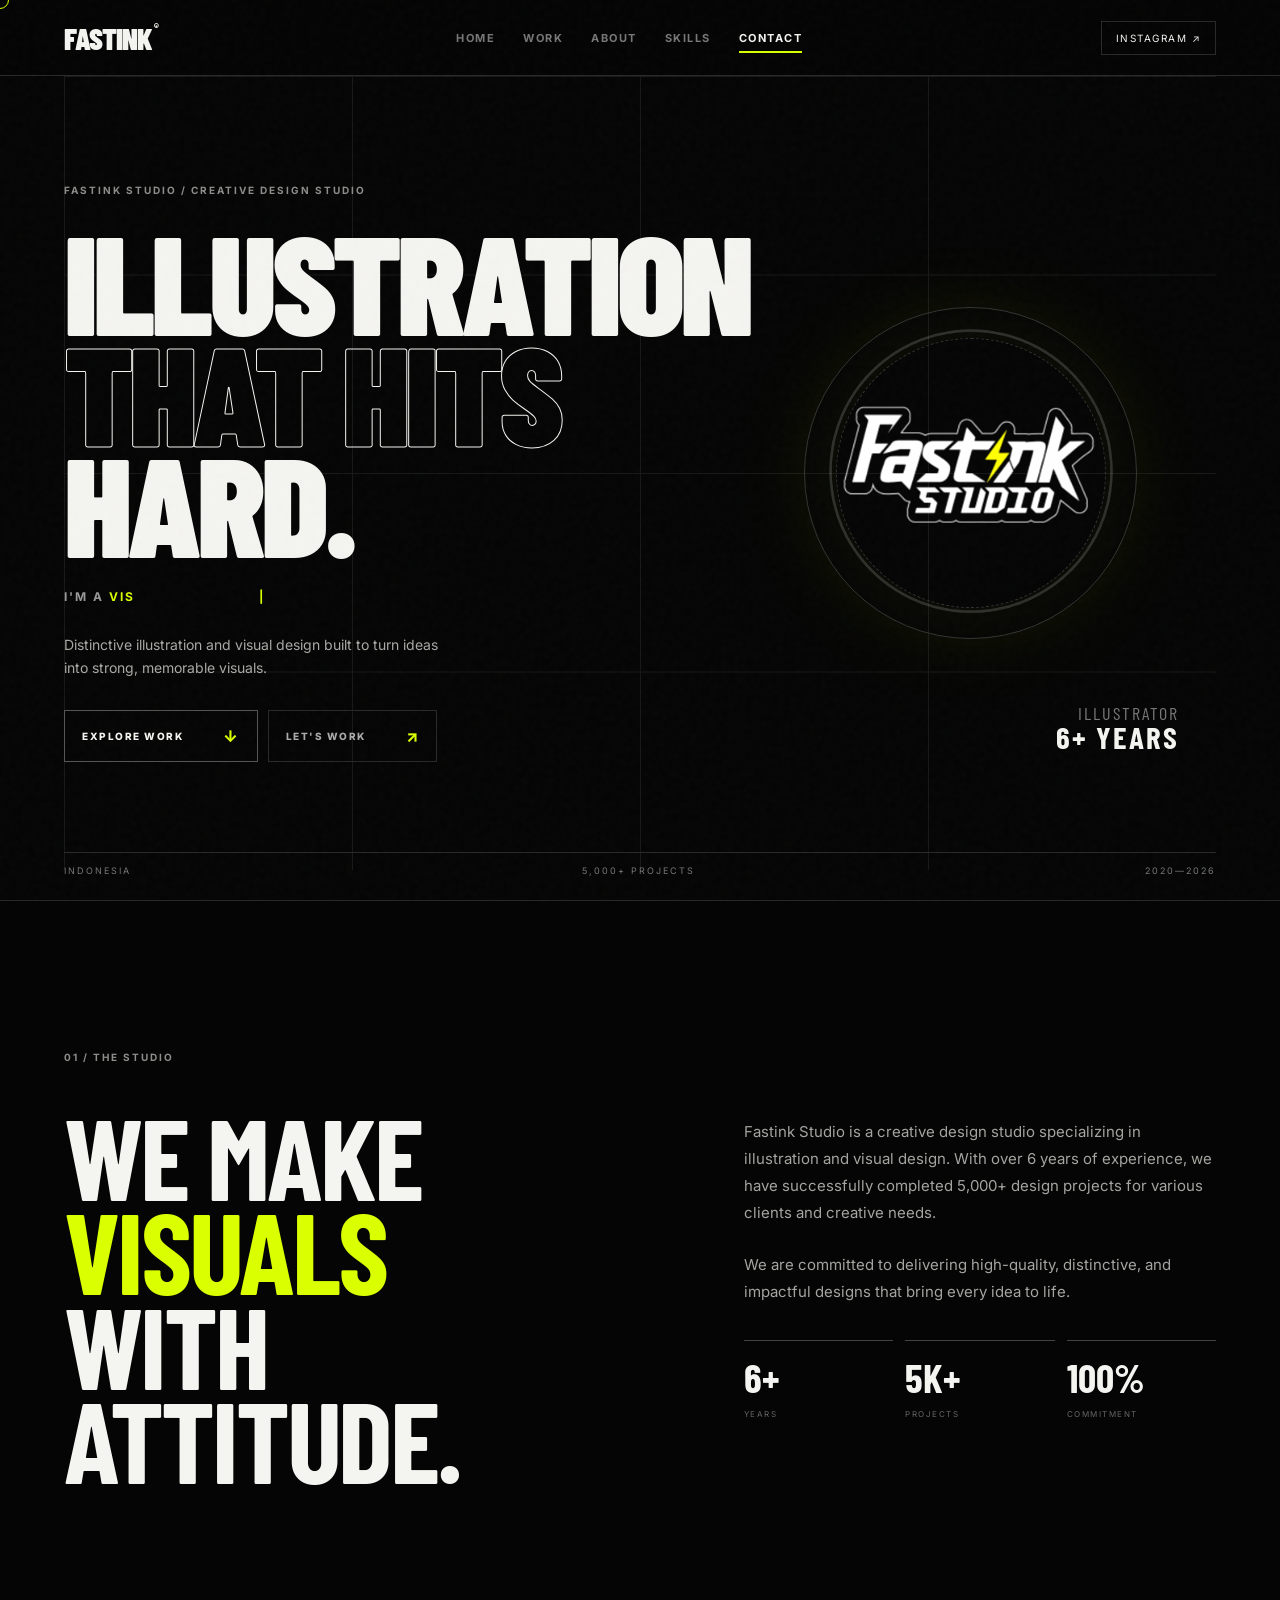
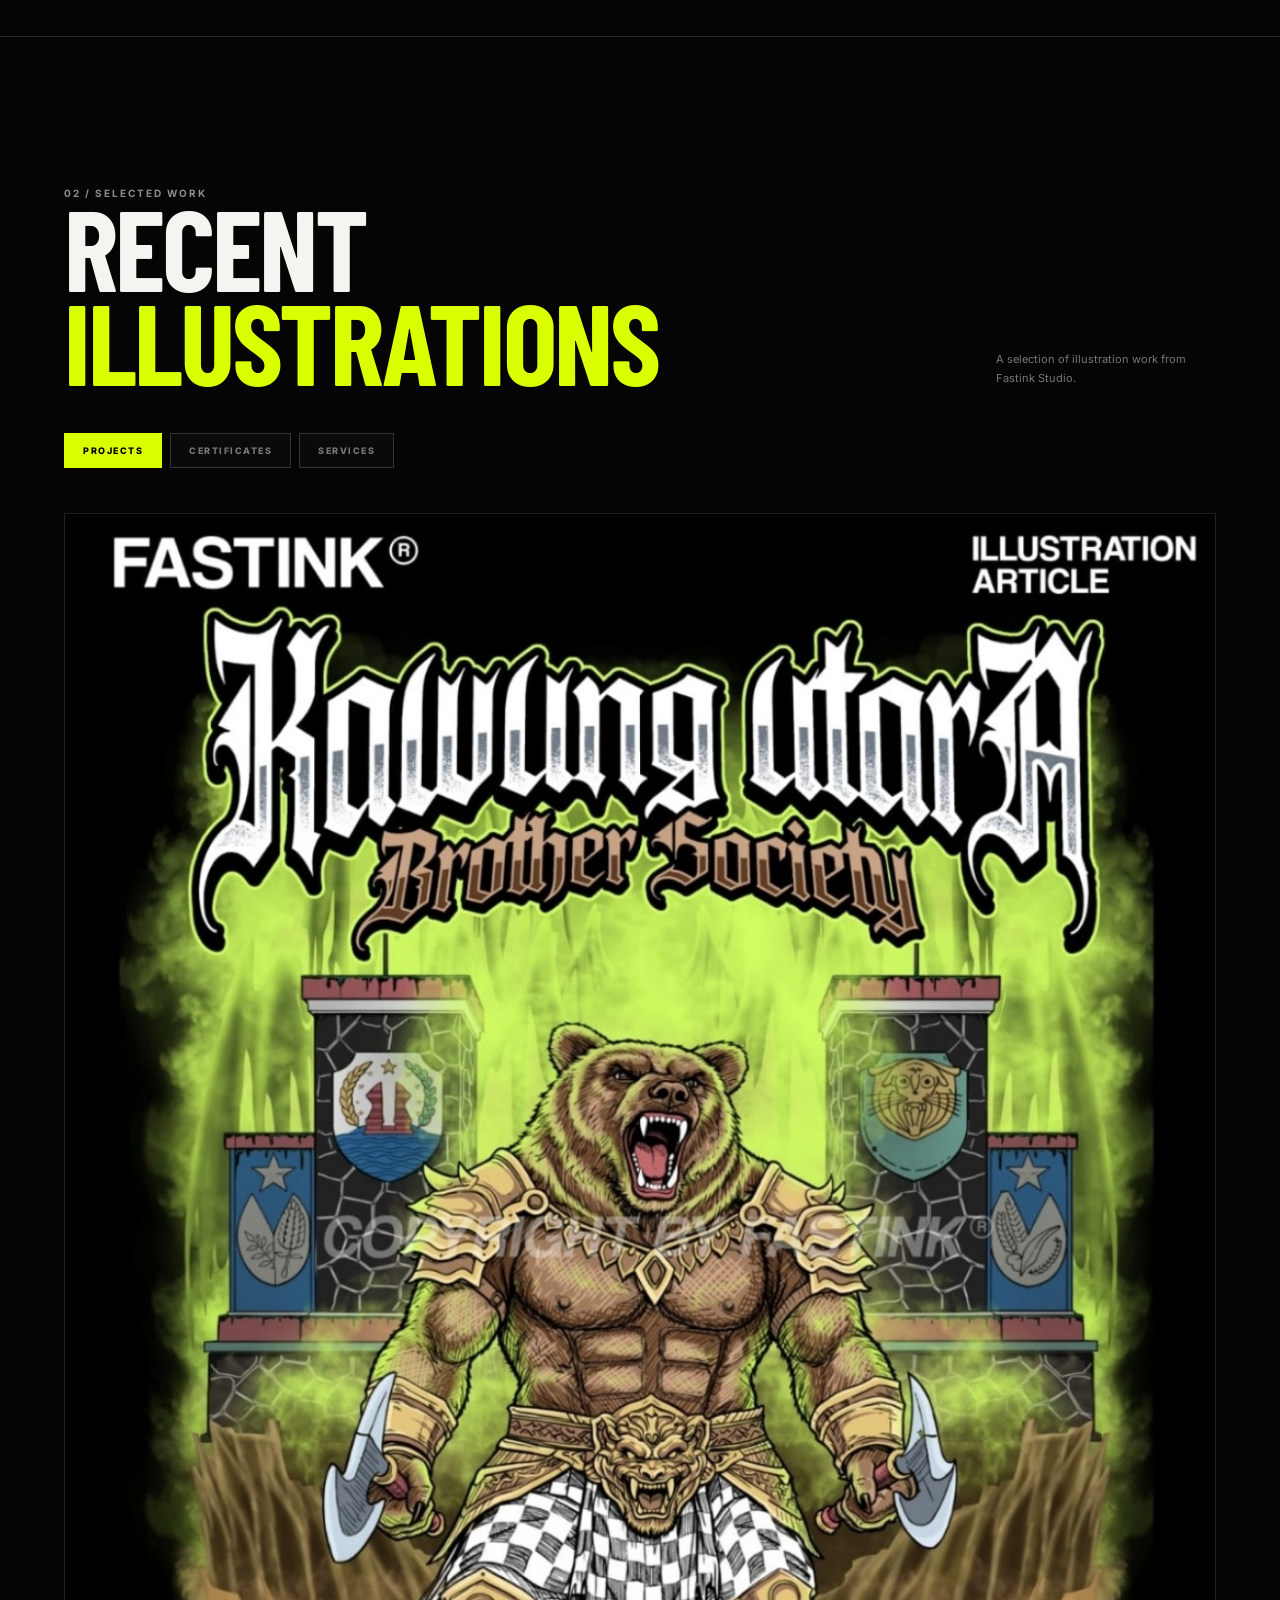
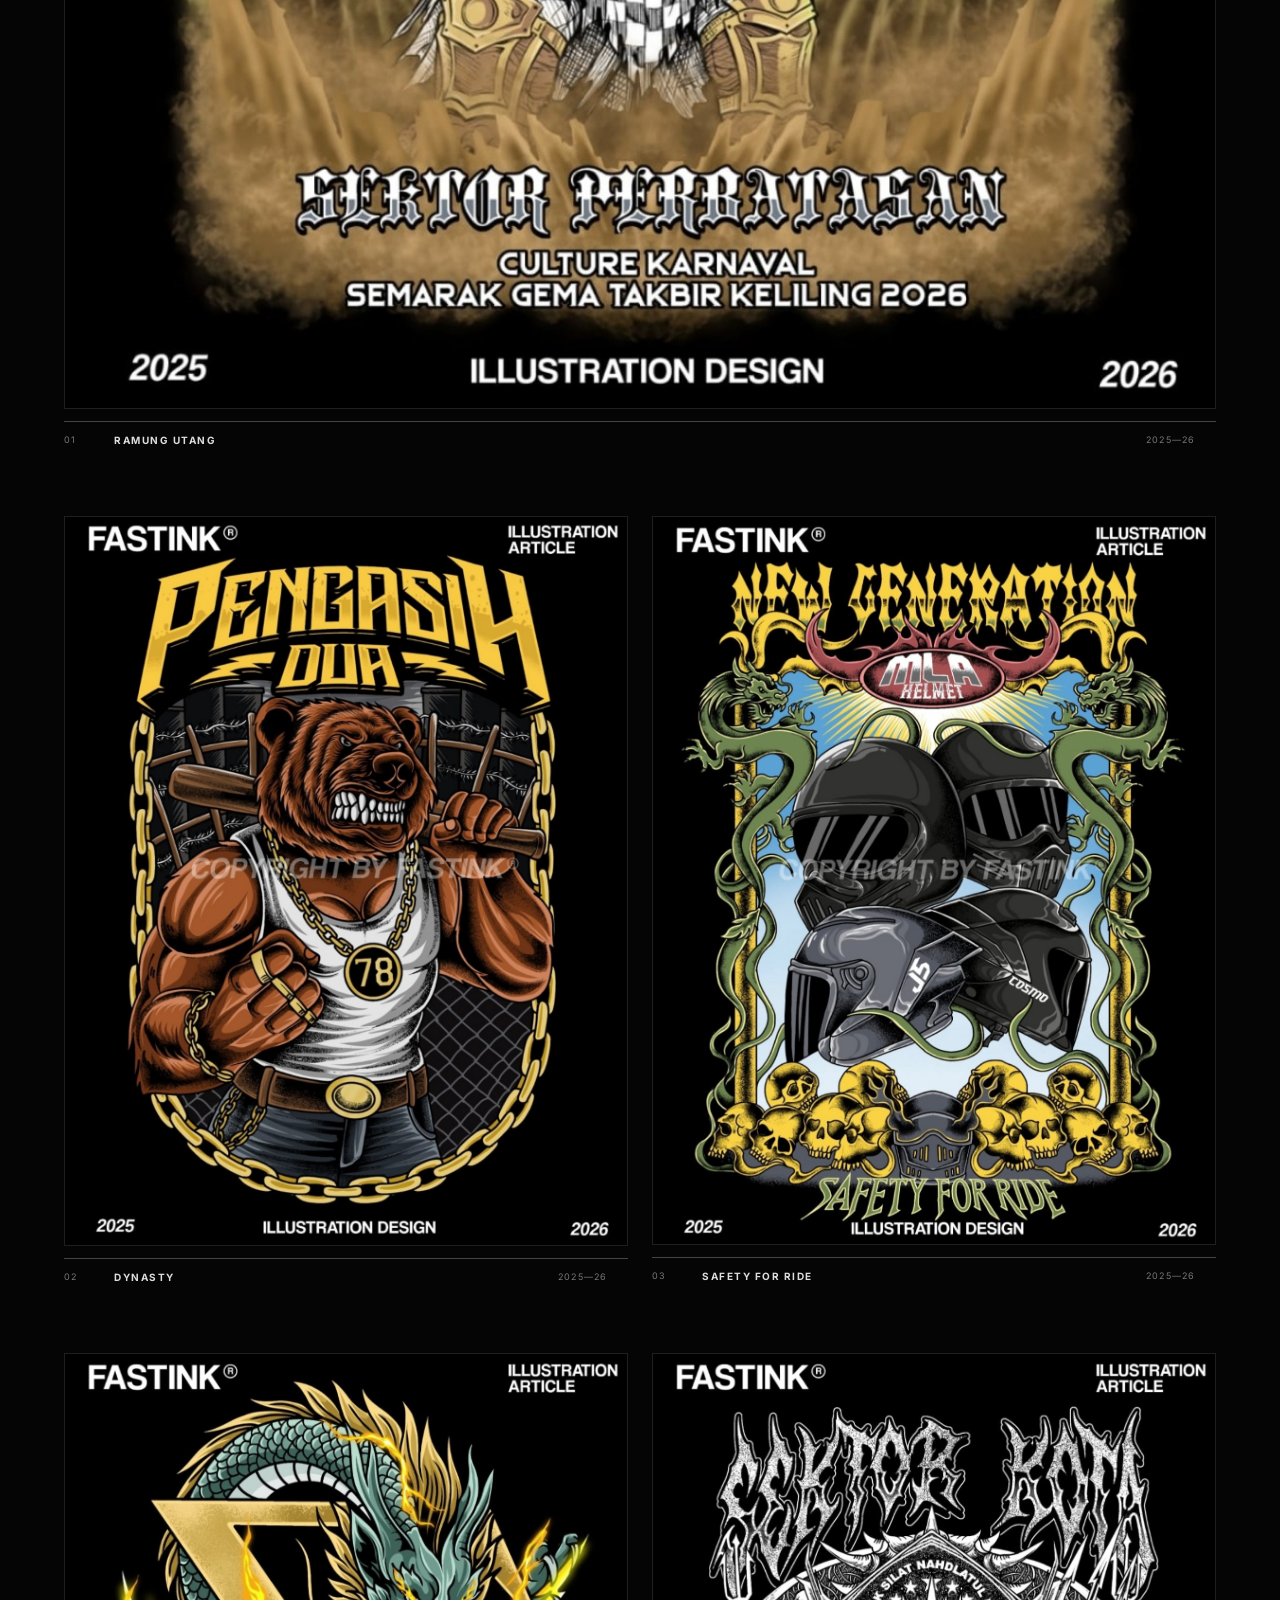
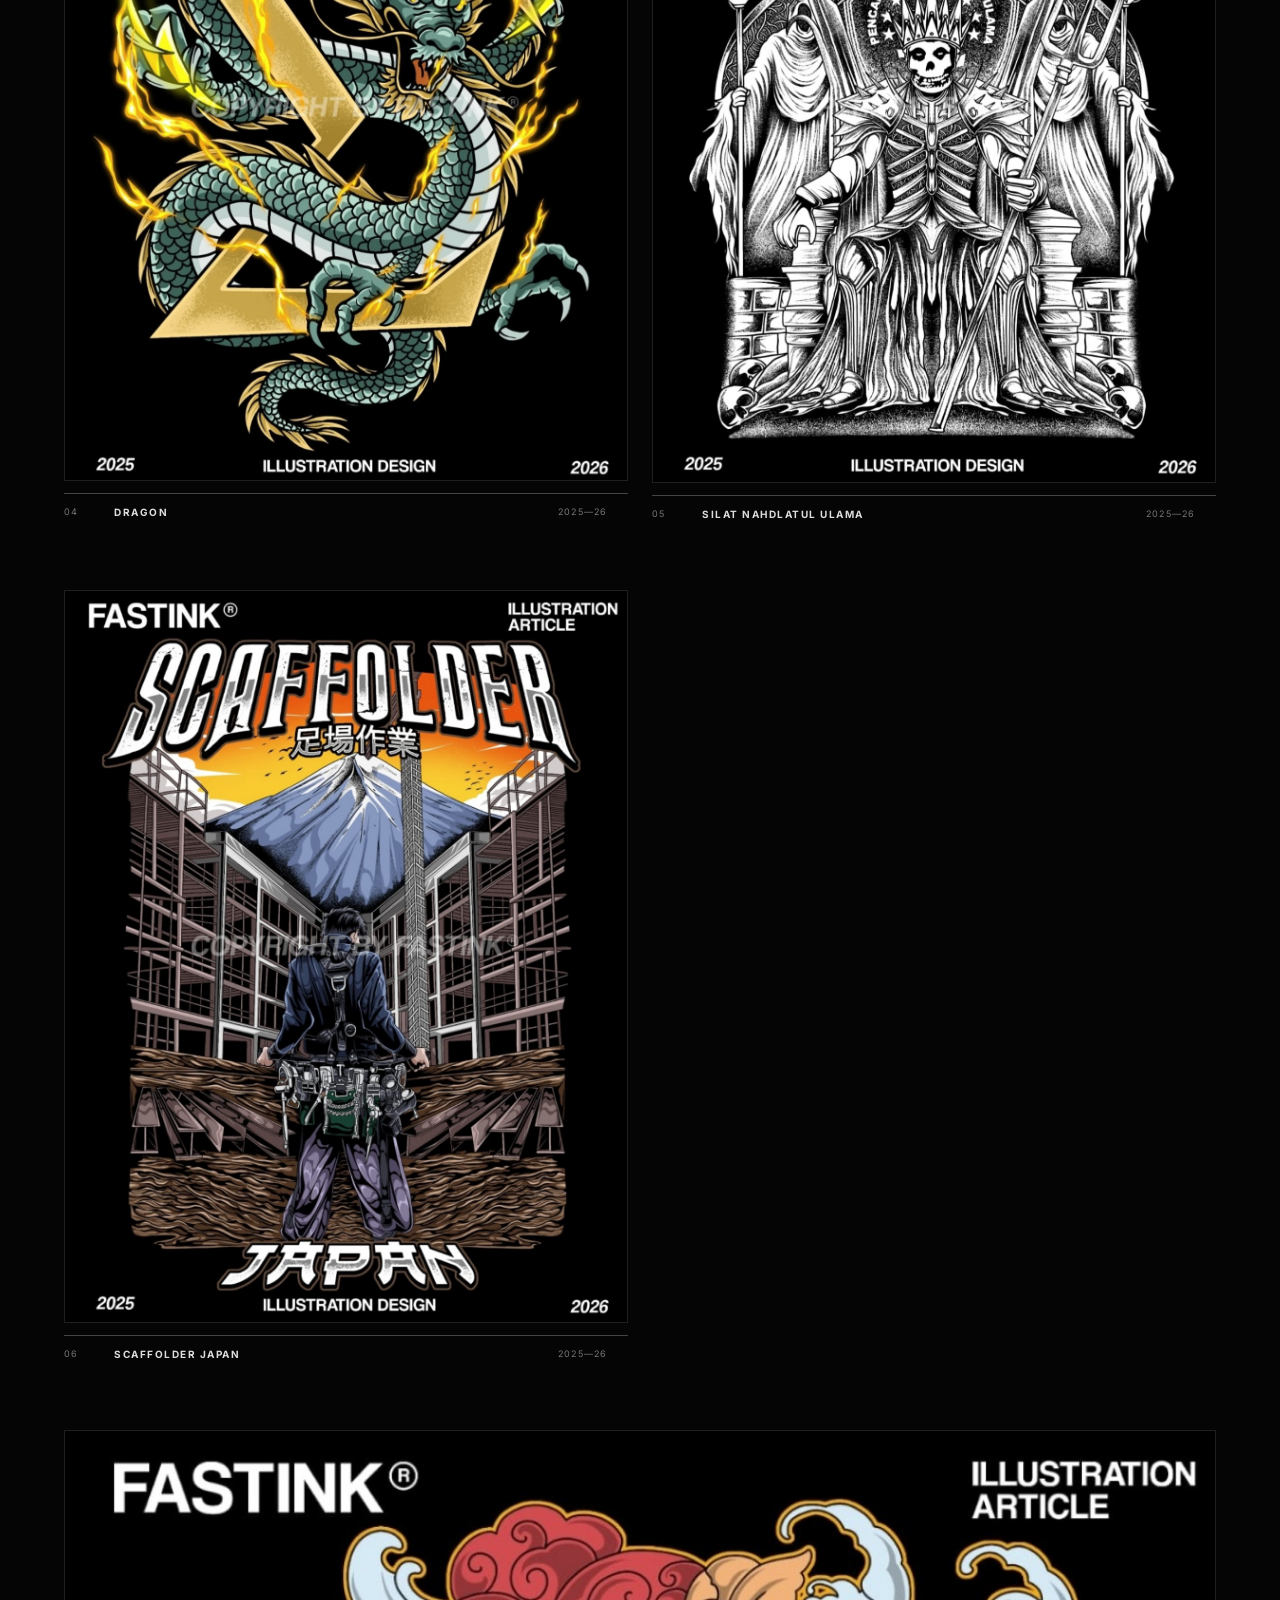
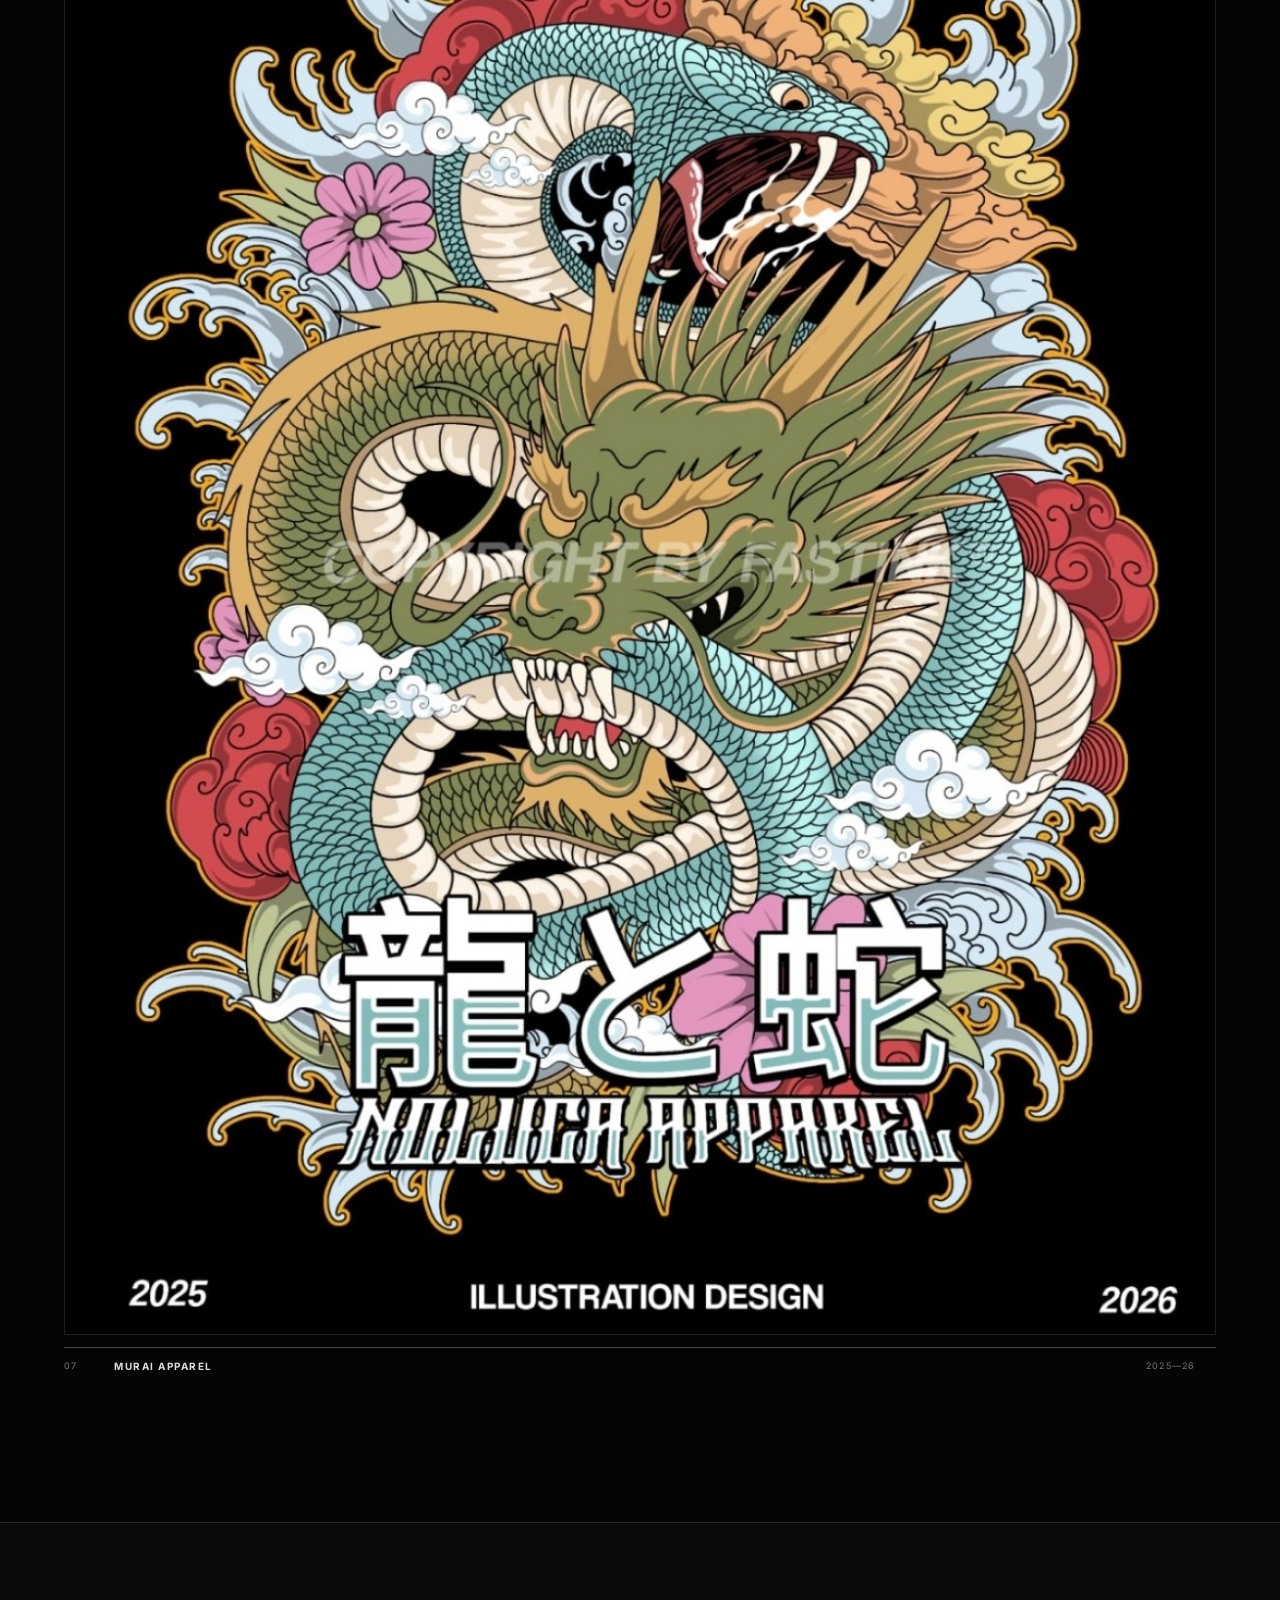
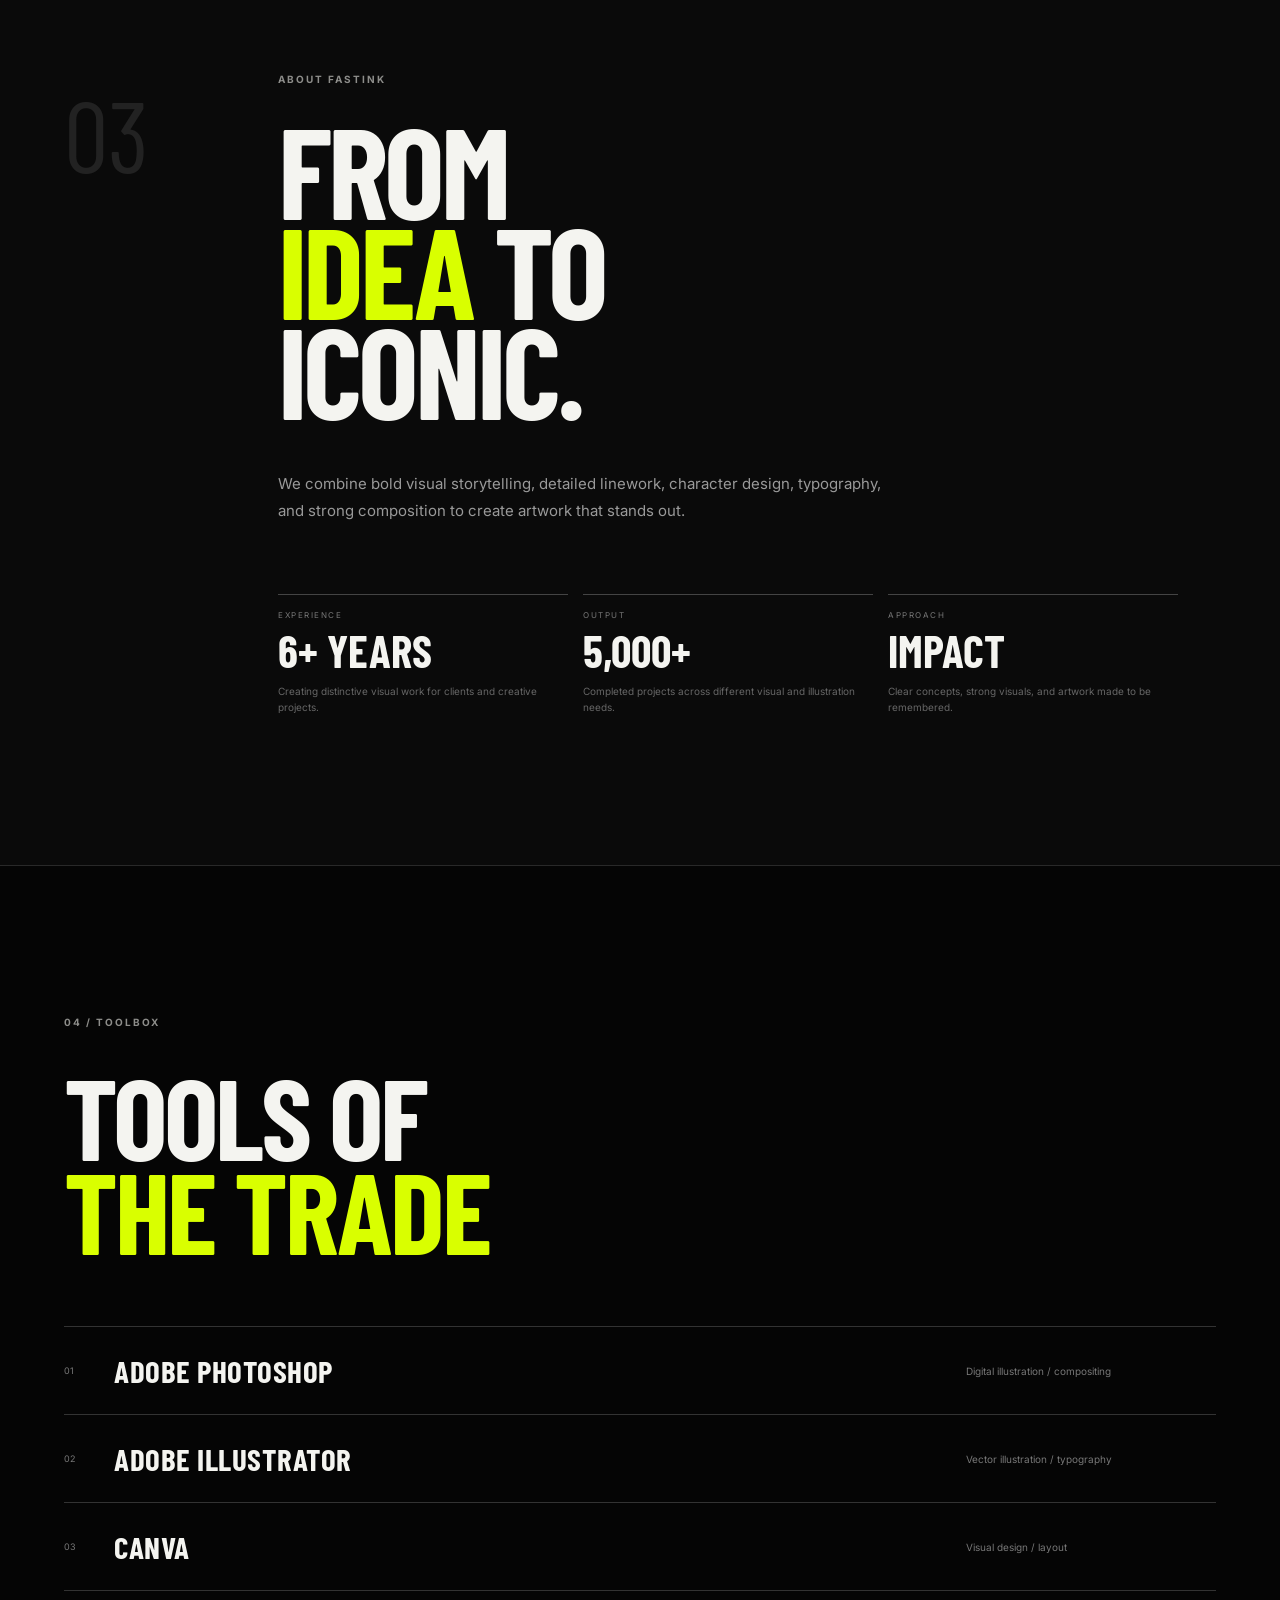
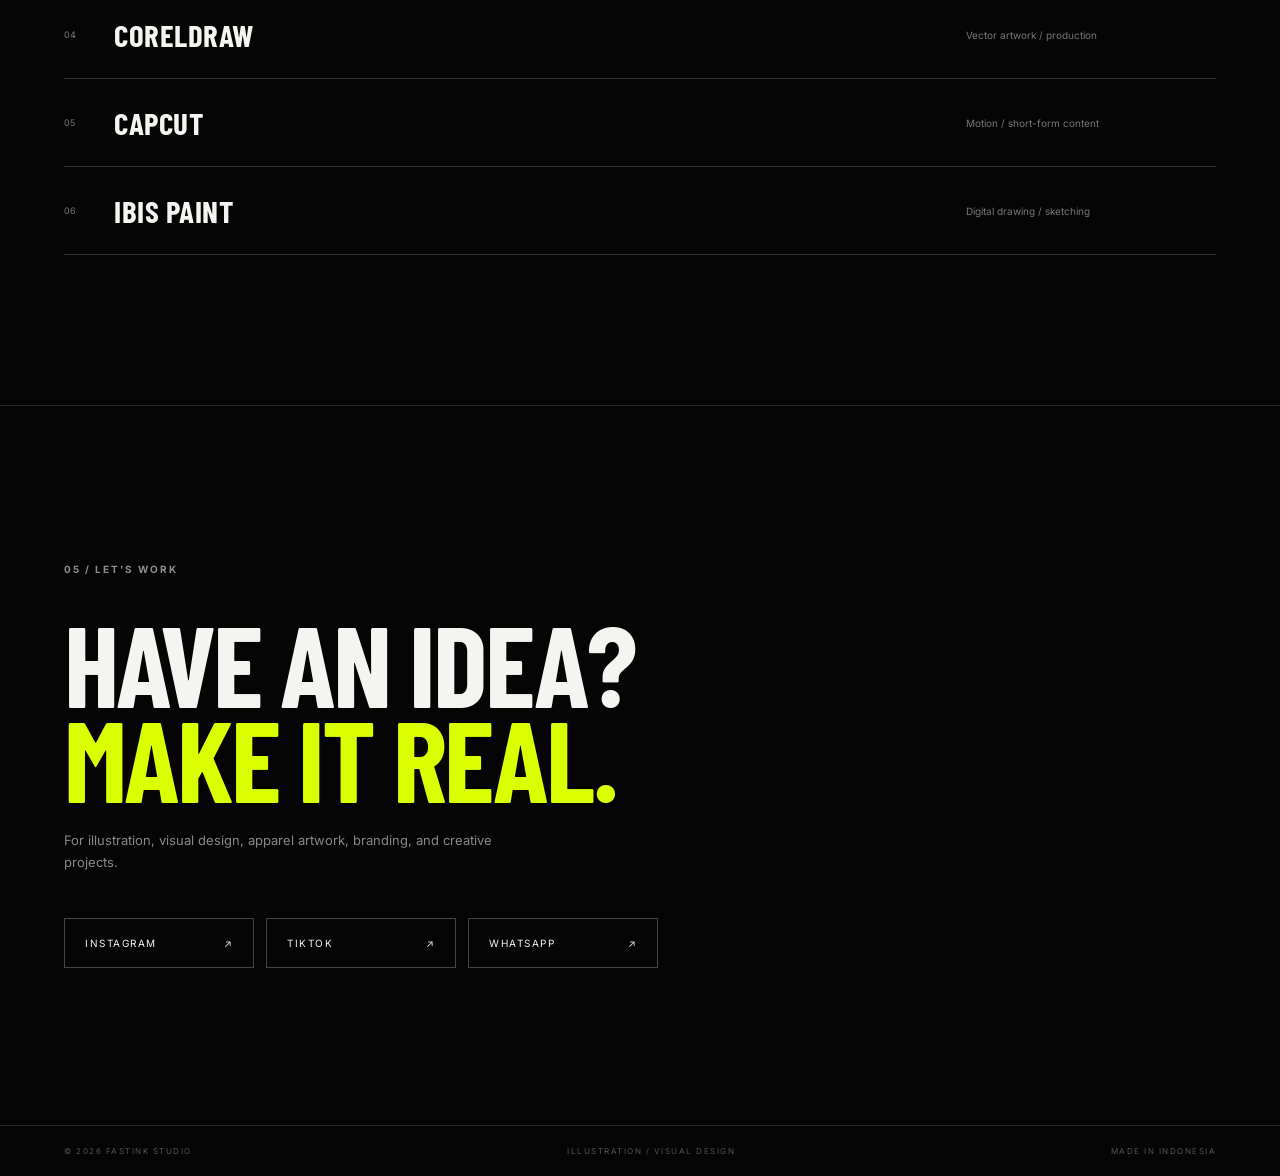
==== commit 189b68cf: "Update index.html" ====
--- a/index.html
+++ b/index.html
@@ -64,7 +64,7 @@
       <div class="hero-art">
         <div class="hero-ring"></div>
         <div class="hero-ring ring-2"></div>
-        <img src="assets/fastink-logo.jpg" alt="Fastink Studio logo">
+        <img src="fastink-logo.jpg" alt="Fastink Studio logo">
         <div class="hero-label">ILLUSTRATOR<br><strong>6+ YEARS</strong></div>
       </div>
 
@@ -122,37 +122,37 @@
       <div class="tab-panel active" id="projects">
         <div class="work-grid">
           <article class="project project-wide reveal">
-            <div class="project-image"><img src="assets/project-1.jpg" alt="Ramung Utang illustration"></div>
+            <div class="project-image"><img src="project-1.jpg" alt="Ramung Utang illustration"></div>
             <div class="project-meta"><span>01</span><h3>RAMUNG UTANG</h3><span>2025—26</span></div>
           </article>
 
           <article class="project reveal">
-            <div class="project-image"><img src="assets/project-2.jpg" alt="Dynasty illustration"></div>
+            <div class="project-image"><img src="project-2.jpg" alt="Dynasty illustration"></div>
             <div class="project-meta"><span>02</span><h3>DYNASTY</h3><span>2025—26</span></div>
           </article>
 
           <article class="project reveal">
-            <div class="project-image"><img src="assets/project-3.jpg" alt="Safety for Ride illustration"></div>
+            <div class="project-image"><img src="project-3.jpg" alt="Safety for Ride illustration"></div>
             <div class="project-meta"><span>03</span><h3>SAFETY FOR RIDE</h3><span>2025—26</span></div>
           </article>
 
           <article class="project project-tall reveal">
-            <div class="project-image"><img src="assets/project-4.jpg" alt="Dragon illustration"></div>
+            <div class="project-image"><img src="project-4.jpg" alt="Dragon illustration"></div>
             <div class="project-meta"><span>04</span><h3>DRAGON</h3><span>2025—26</span></div>
           </article>
 
           <article class="project reveal">
-            <div class="project-image"><img src="assets/project-5.jpg" alt="Silat illustration"></div>
+            <div class="project-image"><img src="project-5.jpg" alt="Silat illustration"></div>
             <div class="project-meta"><span>05</span><h3>SILAT NAHDLATUL ULAMA</h3><span>2025—26</span></div>
           </article>
 
           <article class="project reveal">
-            <div class="project-image"><img src="assets/project-6.jpg" alt="Scaffolder Japan illustration"></div>
+            <div class="project-image"><img src="project-6.jpg" alt="Scaffolder Japan illustration"></div>
             <div class="project-meta"><span>06</span><h3>SCAFFOLDER JAPAN</h3><span>2025—26</span></div>
           </article>
 
           <article class="project project-wide reveal">
-            <div class="project-image"><img src="assets/project-7.jpg" alt="Murai Apparel illustration"></div>
+            <div class="project-image"><img src="project-7.jpg" alt="Murai Apparel illustration"></div>
             <div class="project-meta"><span>07</span><h3>MURAI APPAREL</h3><span>2025—26</span></div>
           </article>
         </div>
@@ -255,7 +255,7 @@
       <div class="contact-links">
         <a href="https://www.instagram.com/fastinkstudio/" target="_blank" rel="noopener">INSTAGRAM <span>↗</span></a>
         <a href="https://www.tiktok.com/@fastinkstudio" target="_blank" rel="noopener">TIKTOK <span>↗</span></a>
-        <a href="mailto:fastinkstudio@gmail.com">EMAIL <span>↗</span></a>
+        <a href="https://wa.me/628385800795">WHATSAPP <span>↗</span></a>
       </div>
     </section>
   </main>
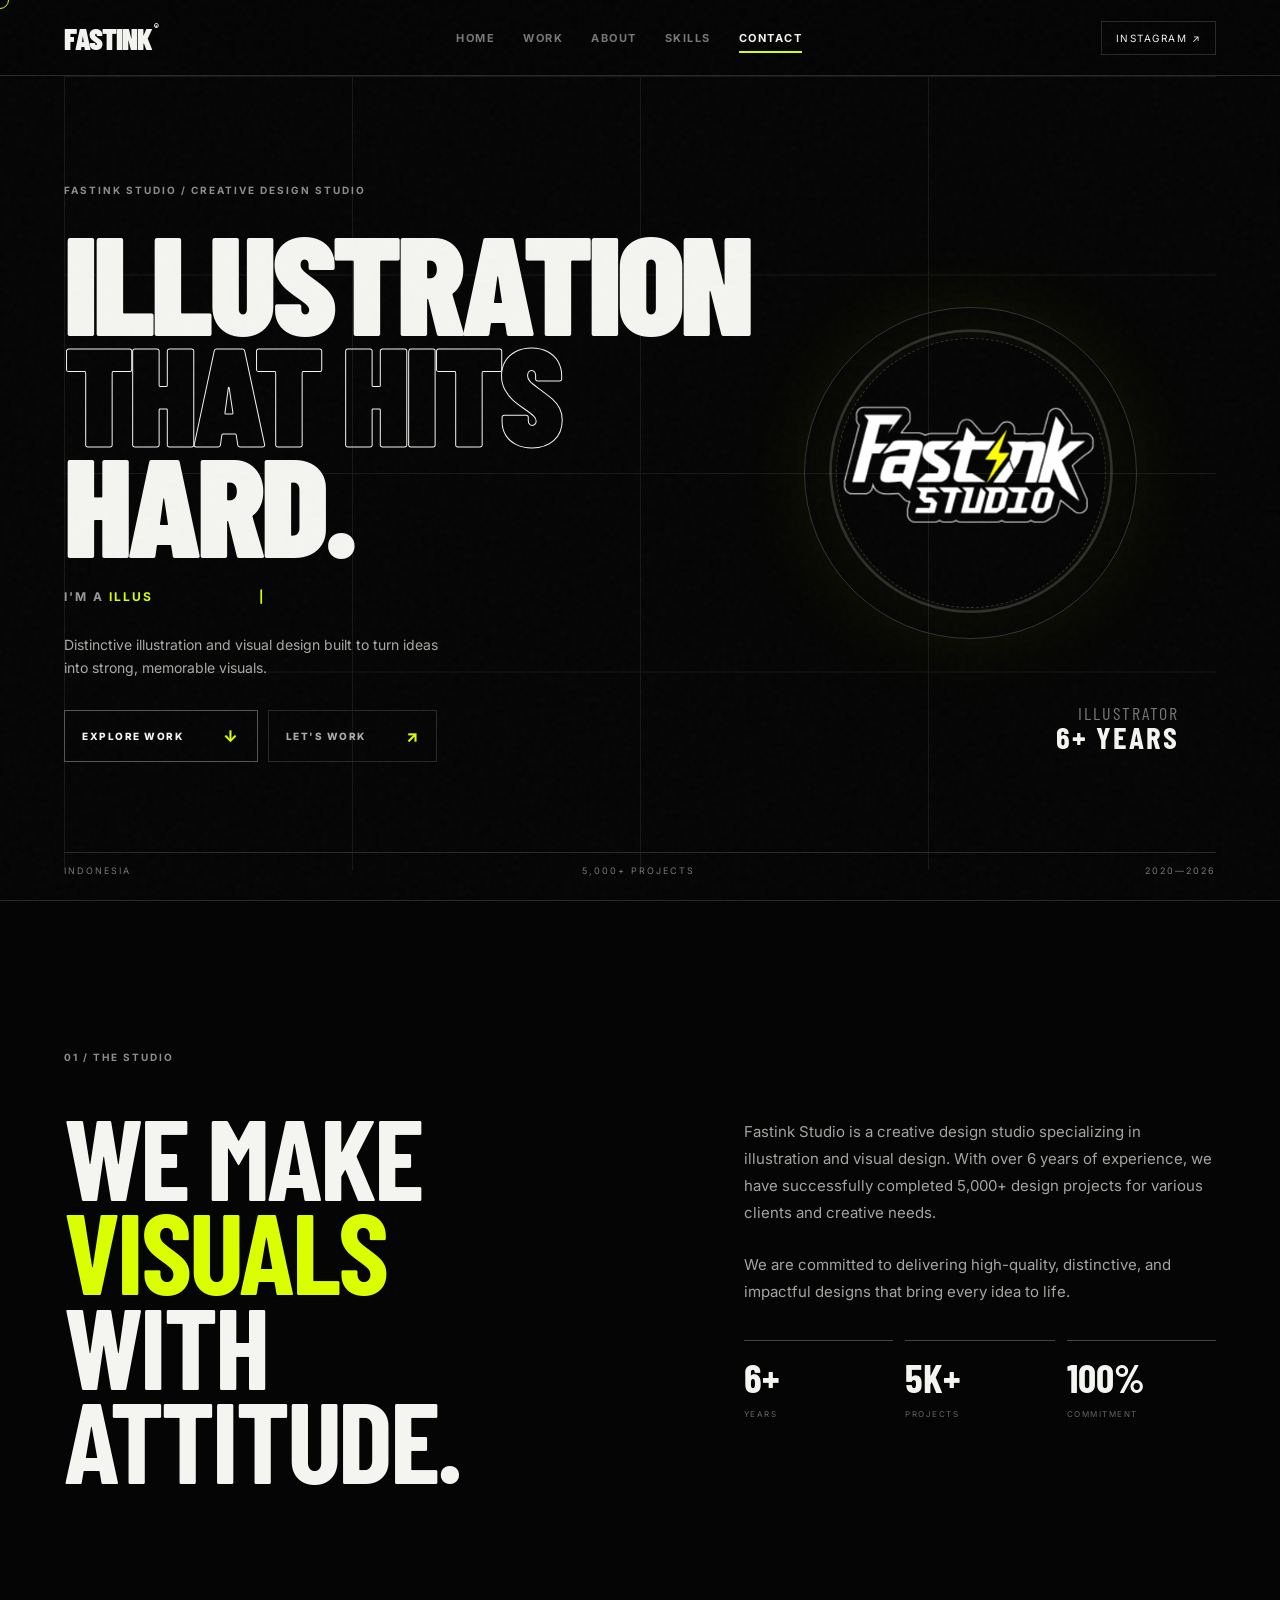
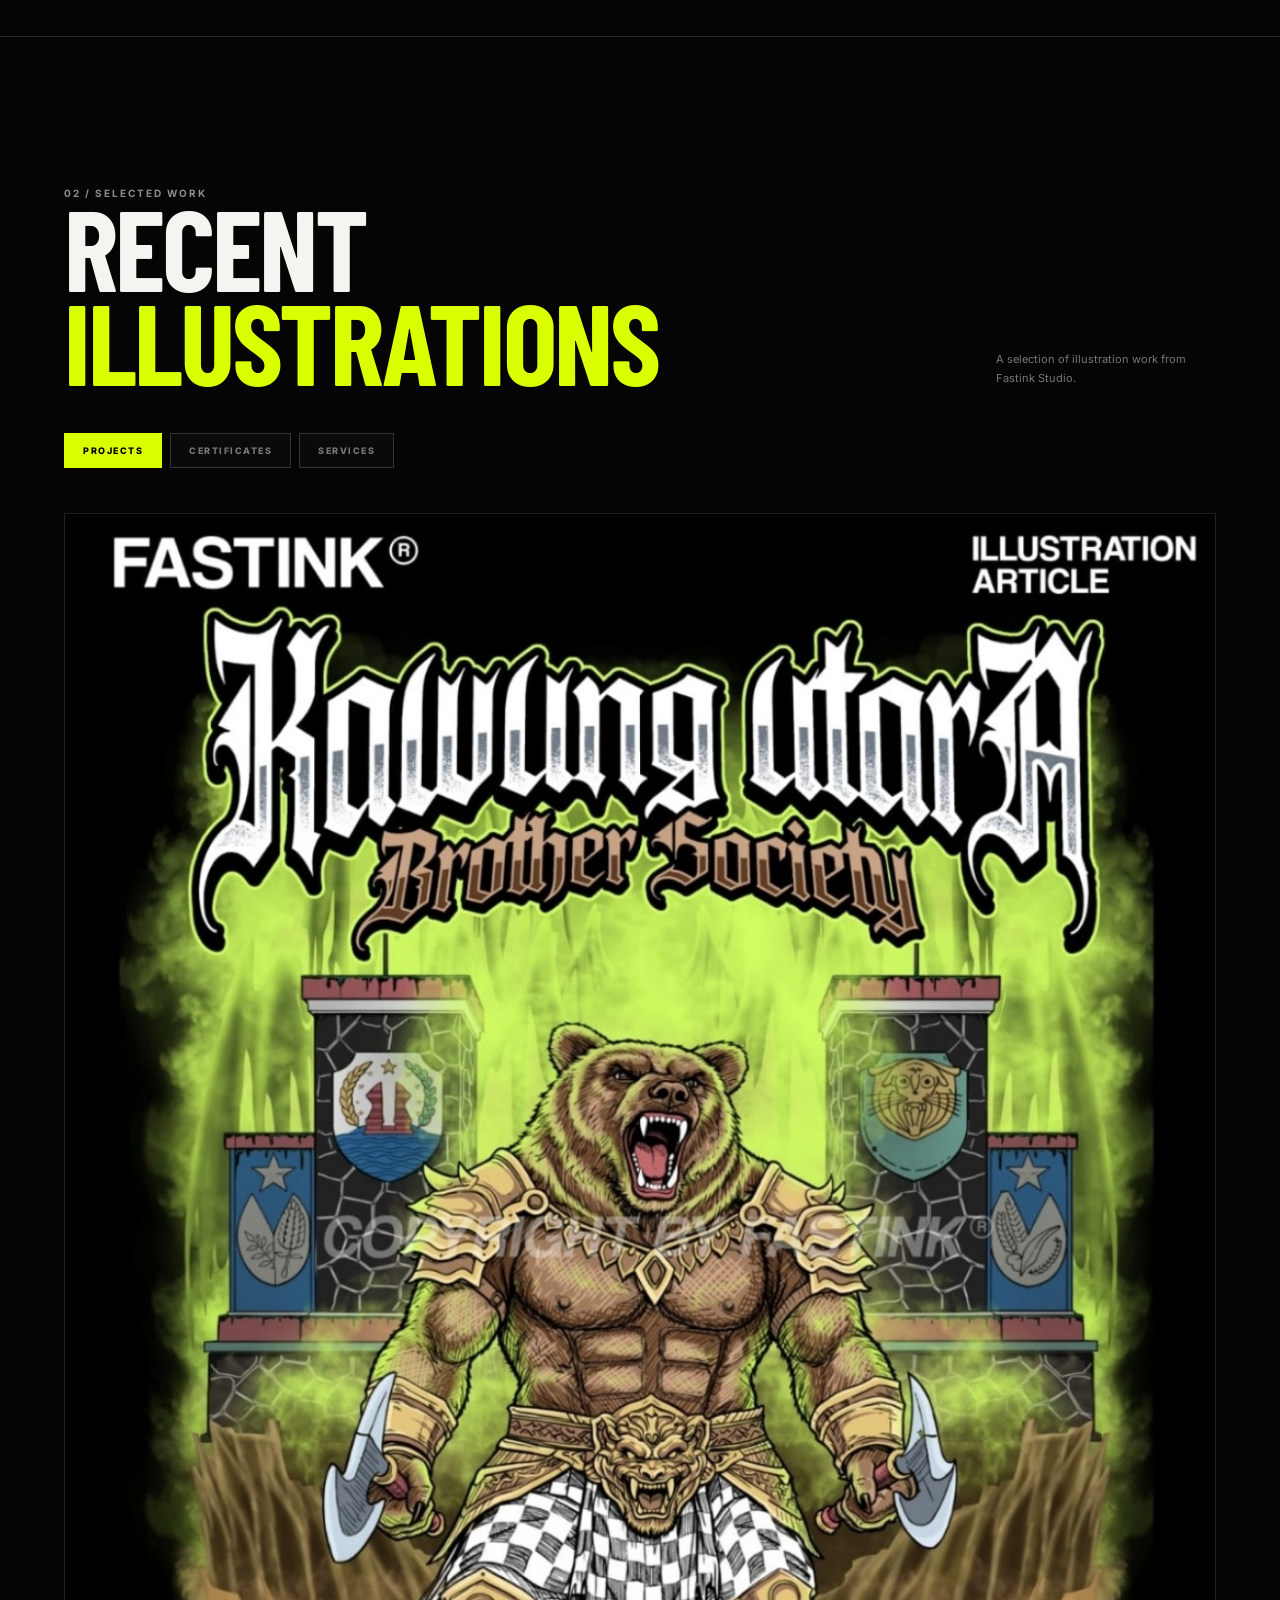
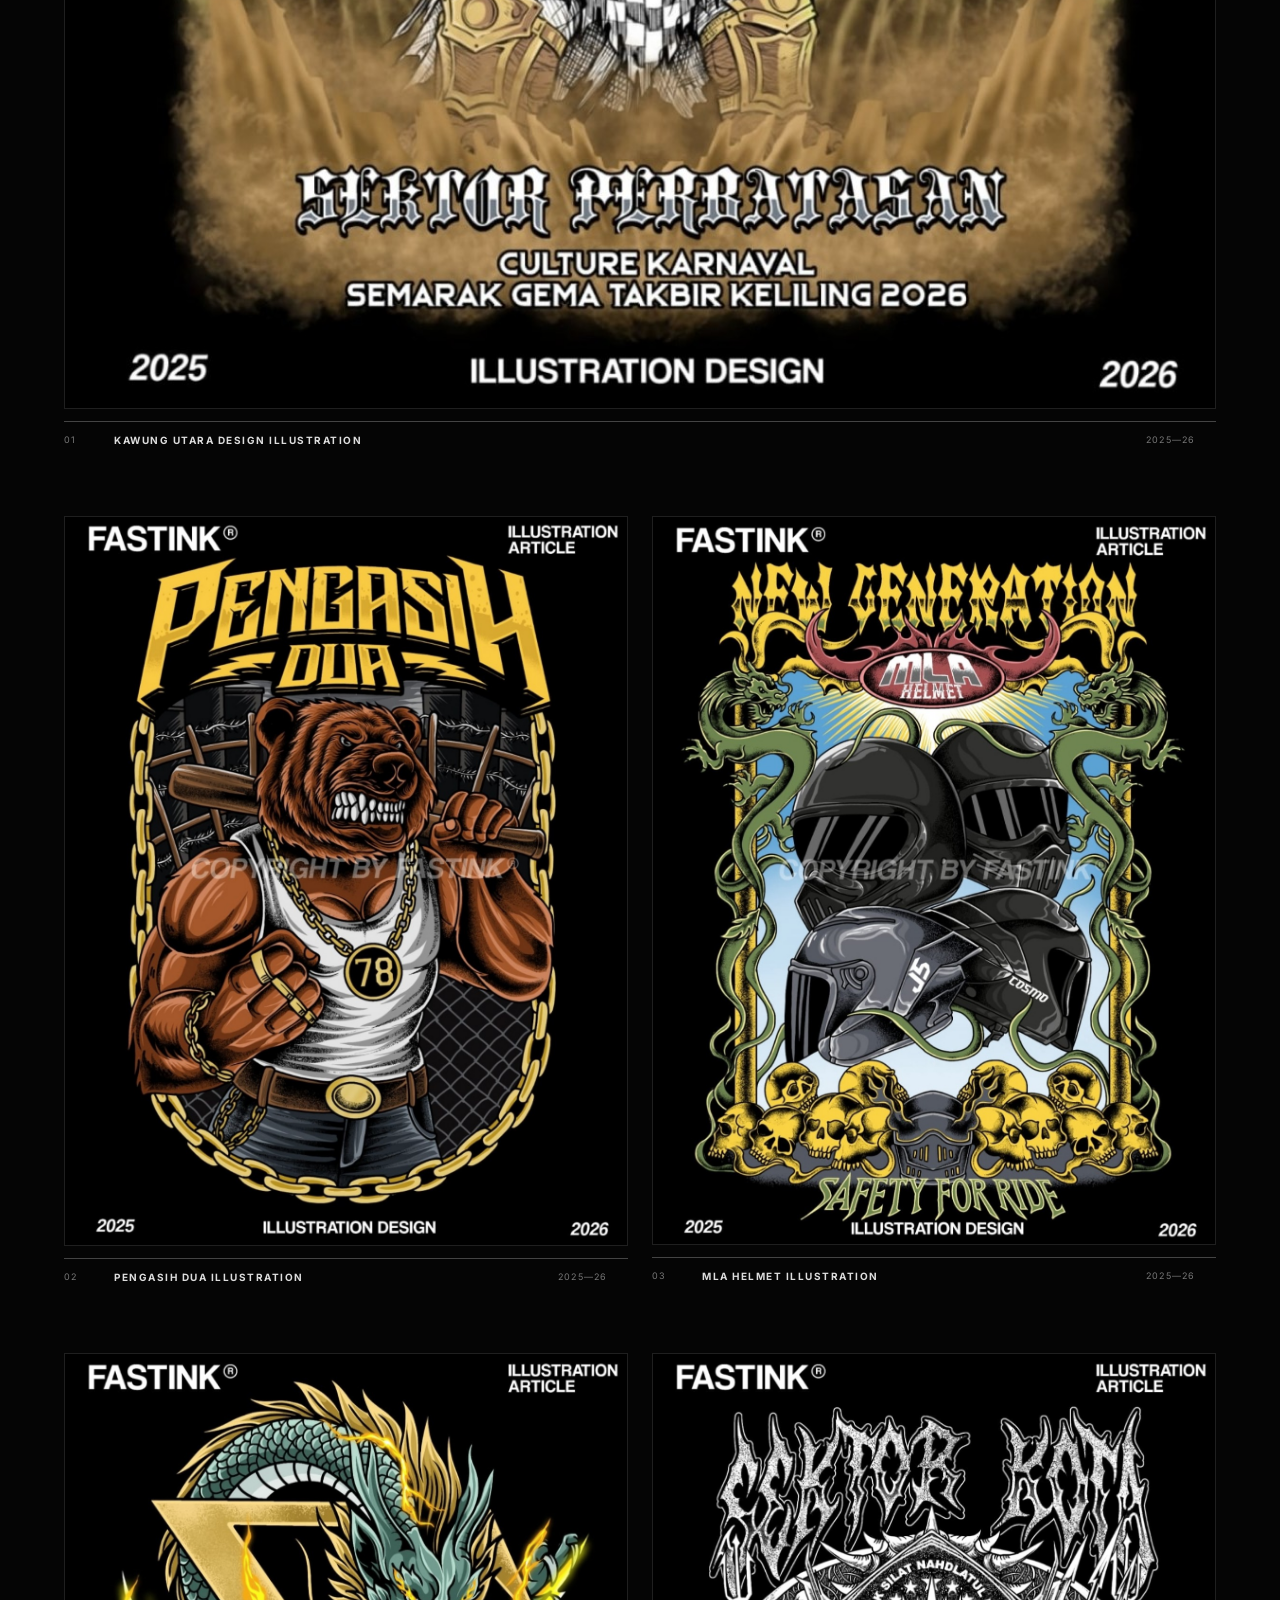
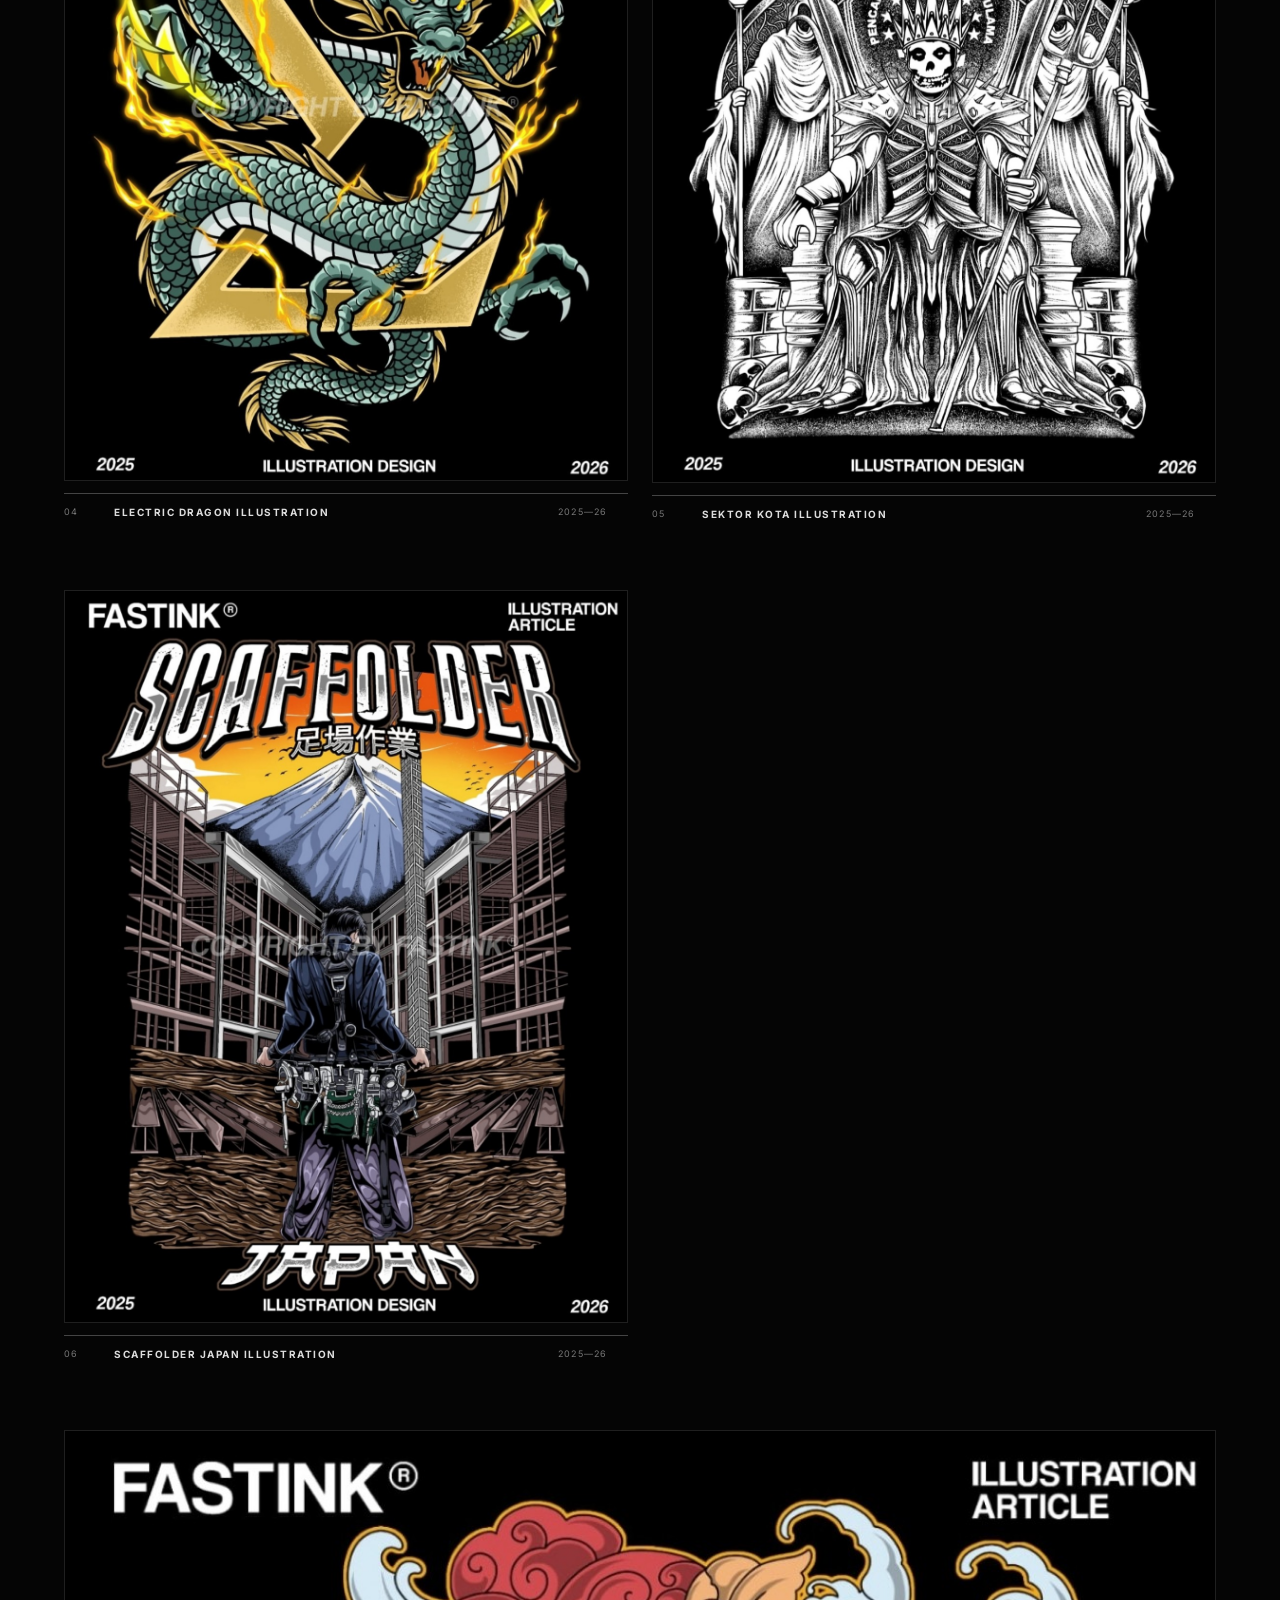
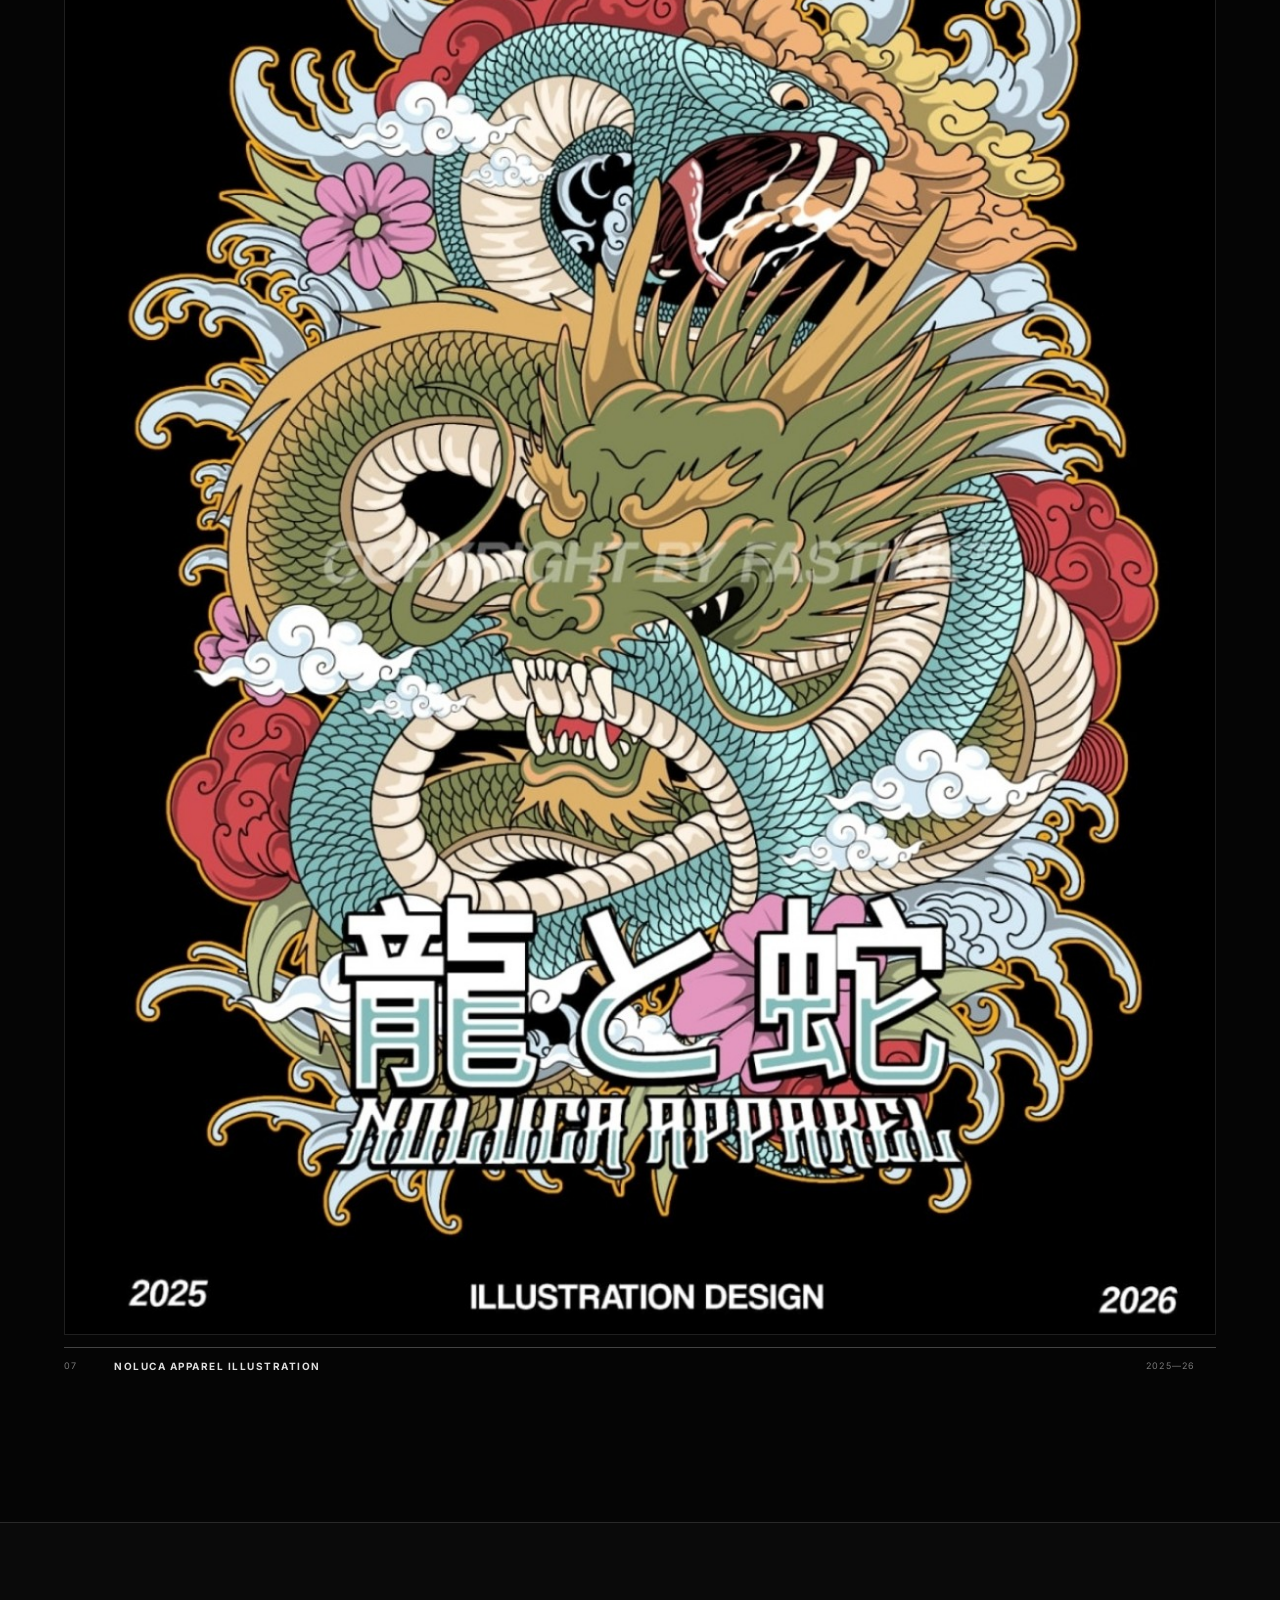
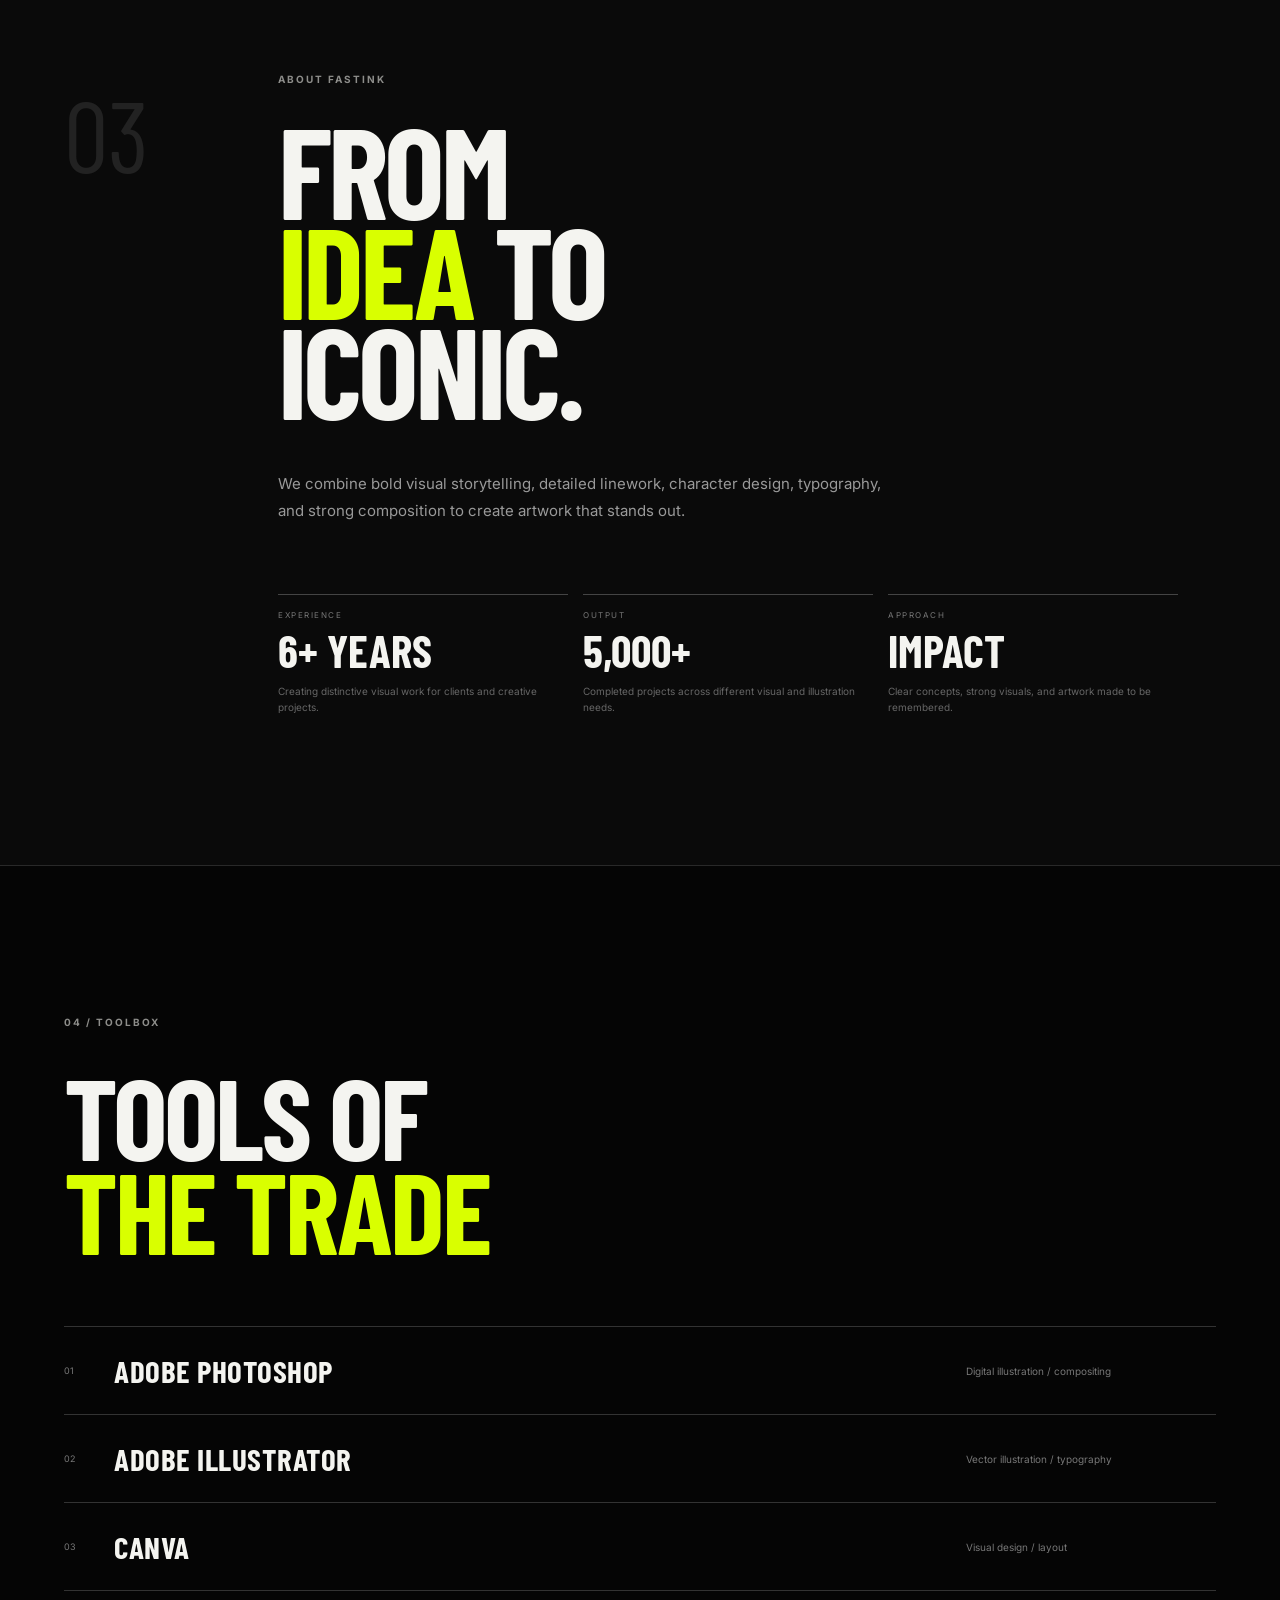
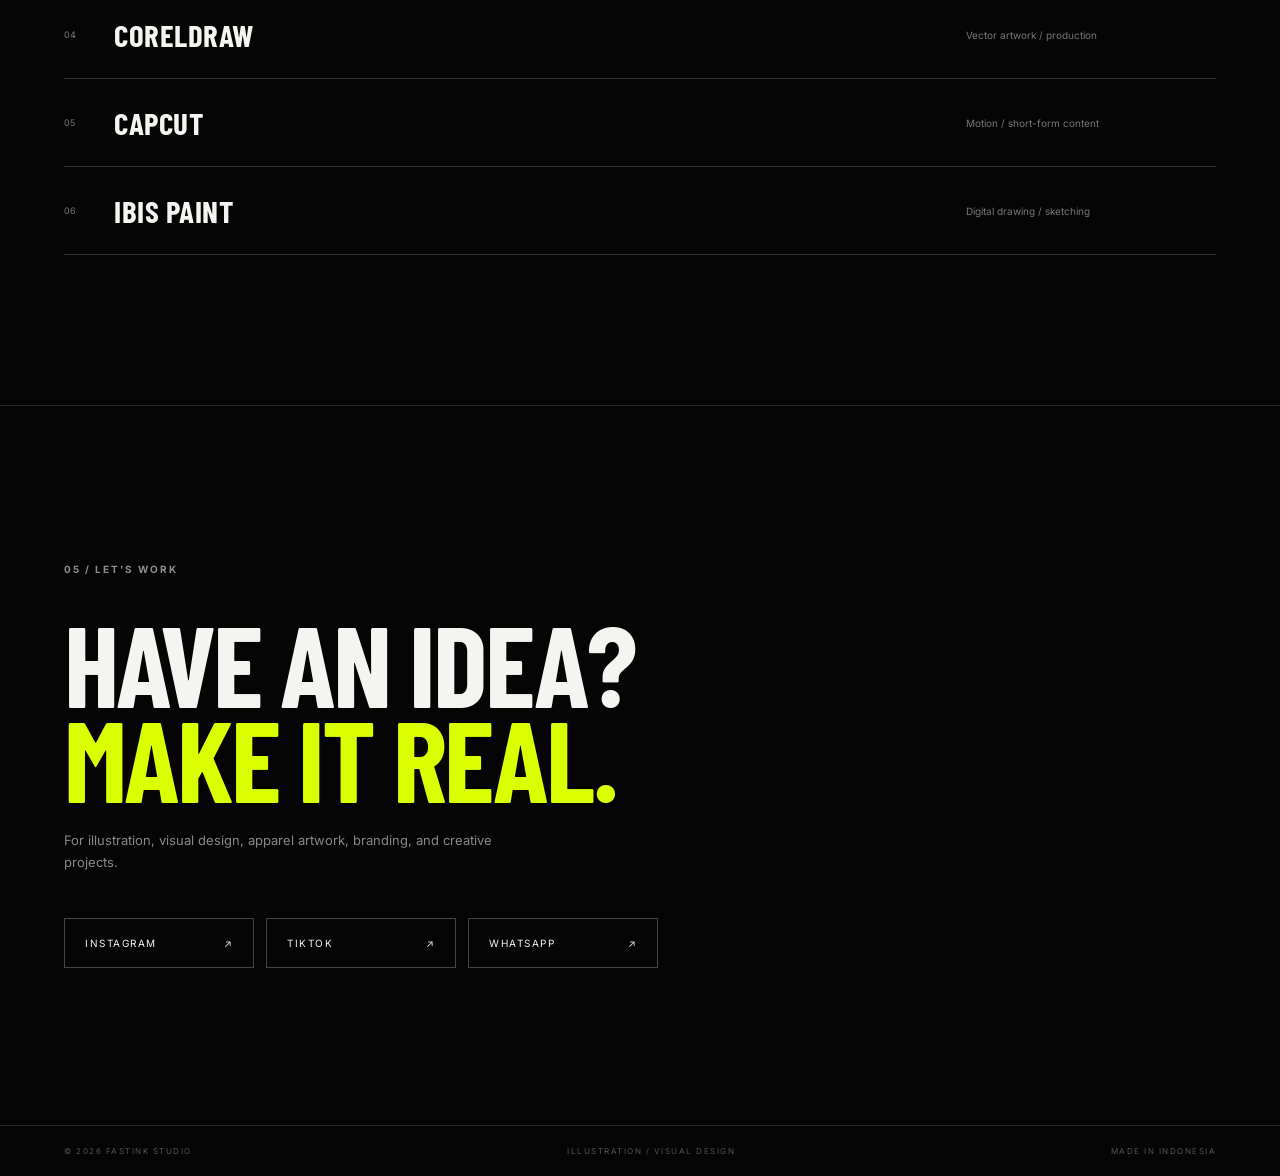
==== commit 9a128958: "Update index.html" ====
--- a/index.html
+++ b/index.html
@@ -123,37 +123,37 @@
         <div class="work-grid">
           <article class="project project-wide reveal">
             <div class="project-image"><img src="project-1.jpg" alt="Ramung Utang illustration"></div>
-            <div class="project-meta"><span>01</span><h3>RAMUNG UTANG</h3><span>2025—26</span></div>
+            <div class="project-meta"><span>01</span><h3>KAWUNG UTARA DESIGN ILLUSTRATION</h3><span>2025—26</span></div>
           </article>
 
           <article class="project reveal">
             <div class="project-image"><img src="project-2.jpg" alt="Dynasty illustration"></div>
-            <div class="project-meta"><span>02</span><h3>DYNASTY</h3><span>2025—26</span></div>
+            <div class="project-meta"><span>02</span><h3>PENGASIH DUA ILLUSTRATION</h3><span>2025—26</span></div>
           </article>
 
           <article class="project reveal">
             <div class="project-image"><img src="project-3.jpg" alt="Safety for Ride illustration"></div>
-            <div class="project-meta"><span>03</span><h3>SAFETY FOR RIDE</h3><span>2025—26</span></div>
+            <div class="project-meta"><span>03</span><h3>MLA HELMET ILLUSTRATION</h3><span>2025—26</span></div>
           </article>
 
           <article class="project project-tall reveal">
             <div class="project-image"><img src="project-4.jpg" alt="Dragon illustration"></div>
-            <div class="project-meta"><span>04</span><h3>DRAGON</h3><span>2025—26</span></div>
+            <div class="project-meta"><span>04</span><h3>ELECTRIC DRAGON ILLUSTRATION</h3><span>2025—26</span></div>
           </article>
 
           <article class="project reveal">
             <div class="project-image"><img src="project-5.jpg" alt="Silat illustration"></div>
-            <div class="project-meta"><span>05</span><h3>SILAT NAHDLATUL ULAMA</h3><span>2025—26</span></div>
+            <div class="project-meta"><span>05</span><h3>SEKTOR KOTA ILLUSTRATION</h3><span>2025—26</span></div>
           </article>
 
           <article class="project reveal">
             <div class="project-image"><img src="project-6.jpg" alt="Scaffolder Japan illustration"></div>
-            <div class="project-meta"><span>06</span><h3>SCAFFOLDER JAPAN</h3><span>2025—26</span></div>
+            <div class="project-meta"><span>06</span><h3>SCAFFOLDER JAPAN ILLUSTRATION</h3><span>2025—26</span></div>
           </article>
 
           <article class="project project-wide reveal">
             <div class="project-image"><img src="project-7.jpg" alt="Murai Apparel illustration"></div>
-            <div class="project-meta"><span>07</span><h3>MURAI APPAREL</h3><span>2025—26</span></div>
+            <div class="project-meta"><span>07</span><h3>NOLUCA APPAREL ILLUSTRATION</h3><span>2025—26</span></div>
           </article>
         </div>
       </div>
@@ -163,15 +163,15 @@
           <article class="info-card reveal">
             <span class="card-number">01</span>
             <div>
-              <h3>FRONT-END WEB DEVELOPER</h3>
-              <p>Digital certificate / 2023</p>
+              <h3>VECTOR ARTIST</h3>
+              <p>Digital drawing Pet Illustration in 2020-2025</p>
             </div>
             <span class="card-arrow">↗</span>
           </article>
           <article class="info-card reveal">
             <span class="card-number">02</span>
             <div>
-              <h3>CREATIVE DESIGN MASTERY</h3>
+              <h3>CREATIVE DESIGN LOGO</h3>
               <p>Creative design / 2023</p>
             </div>
             <span class="card-arrow">↗</span>
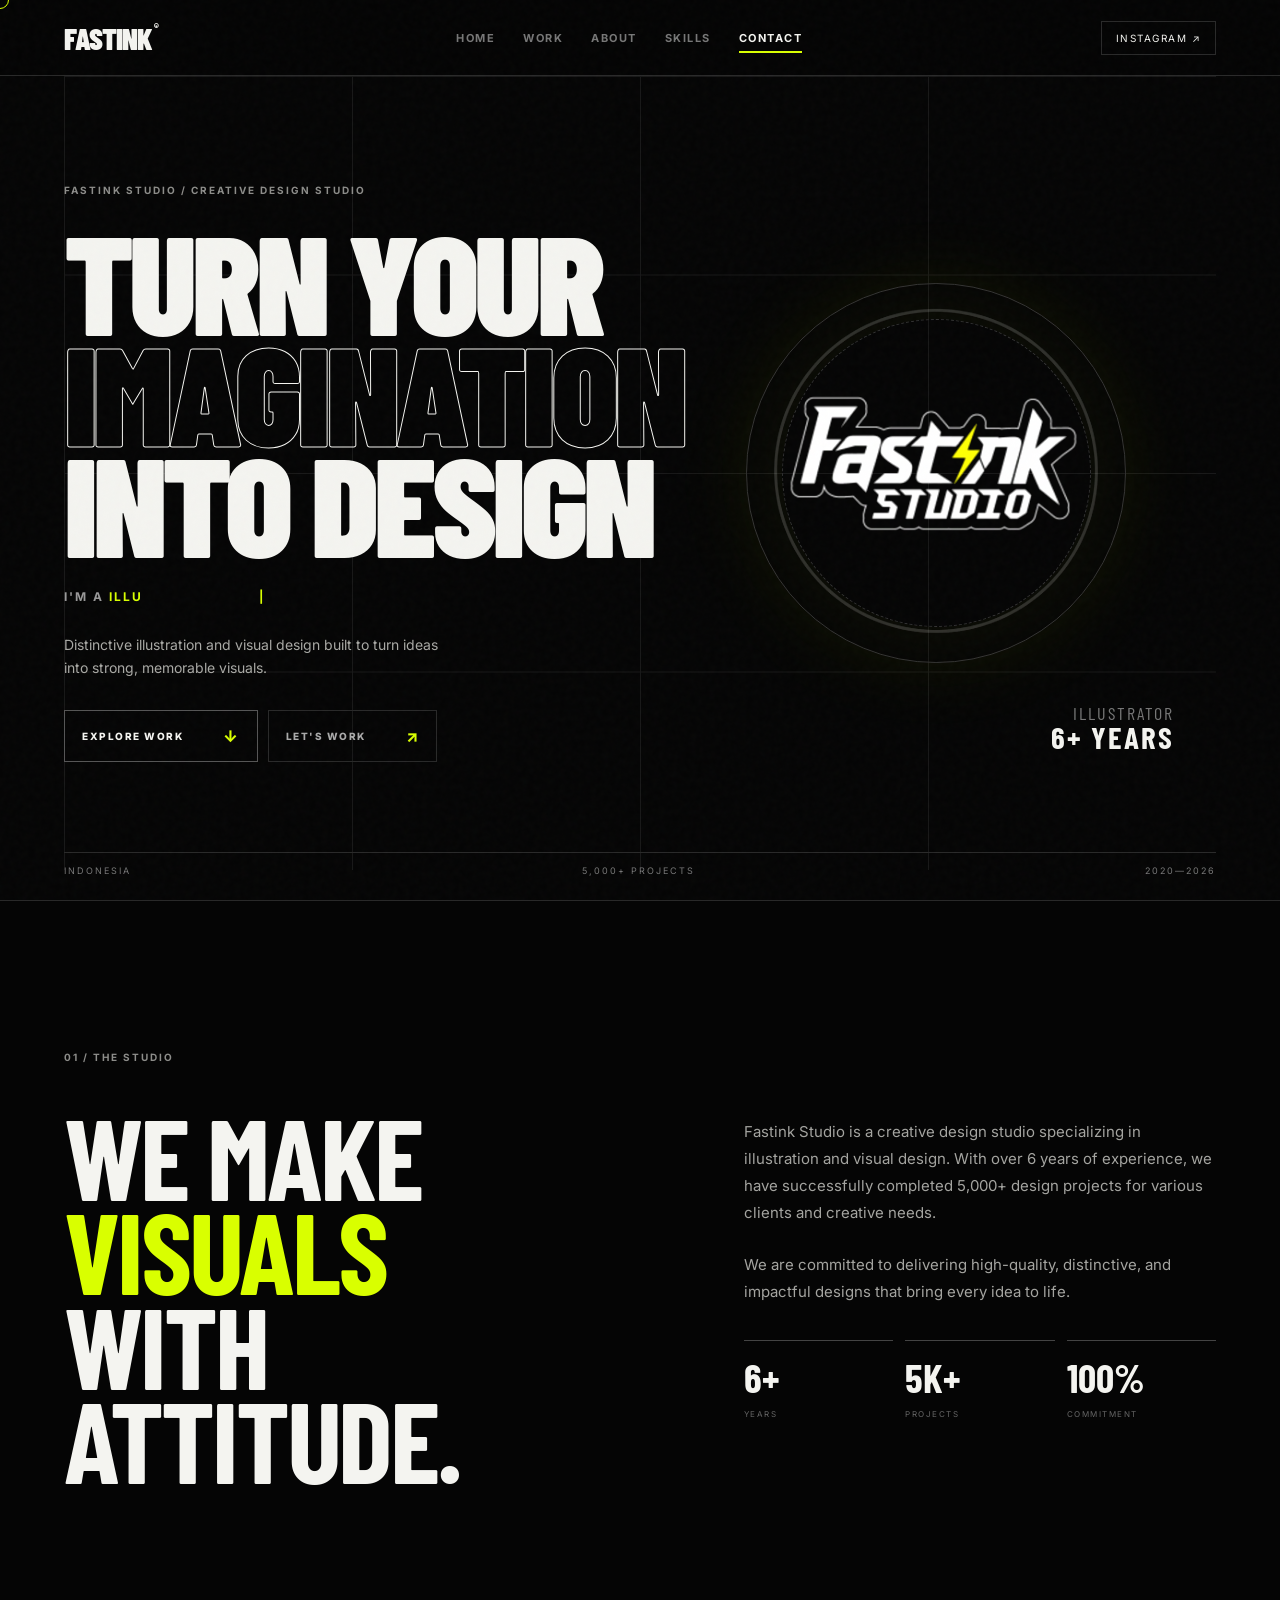
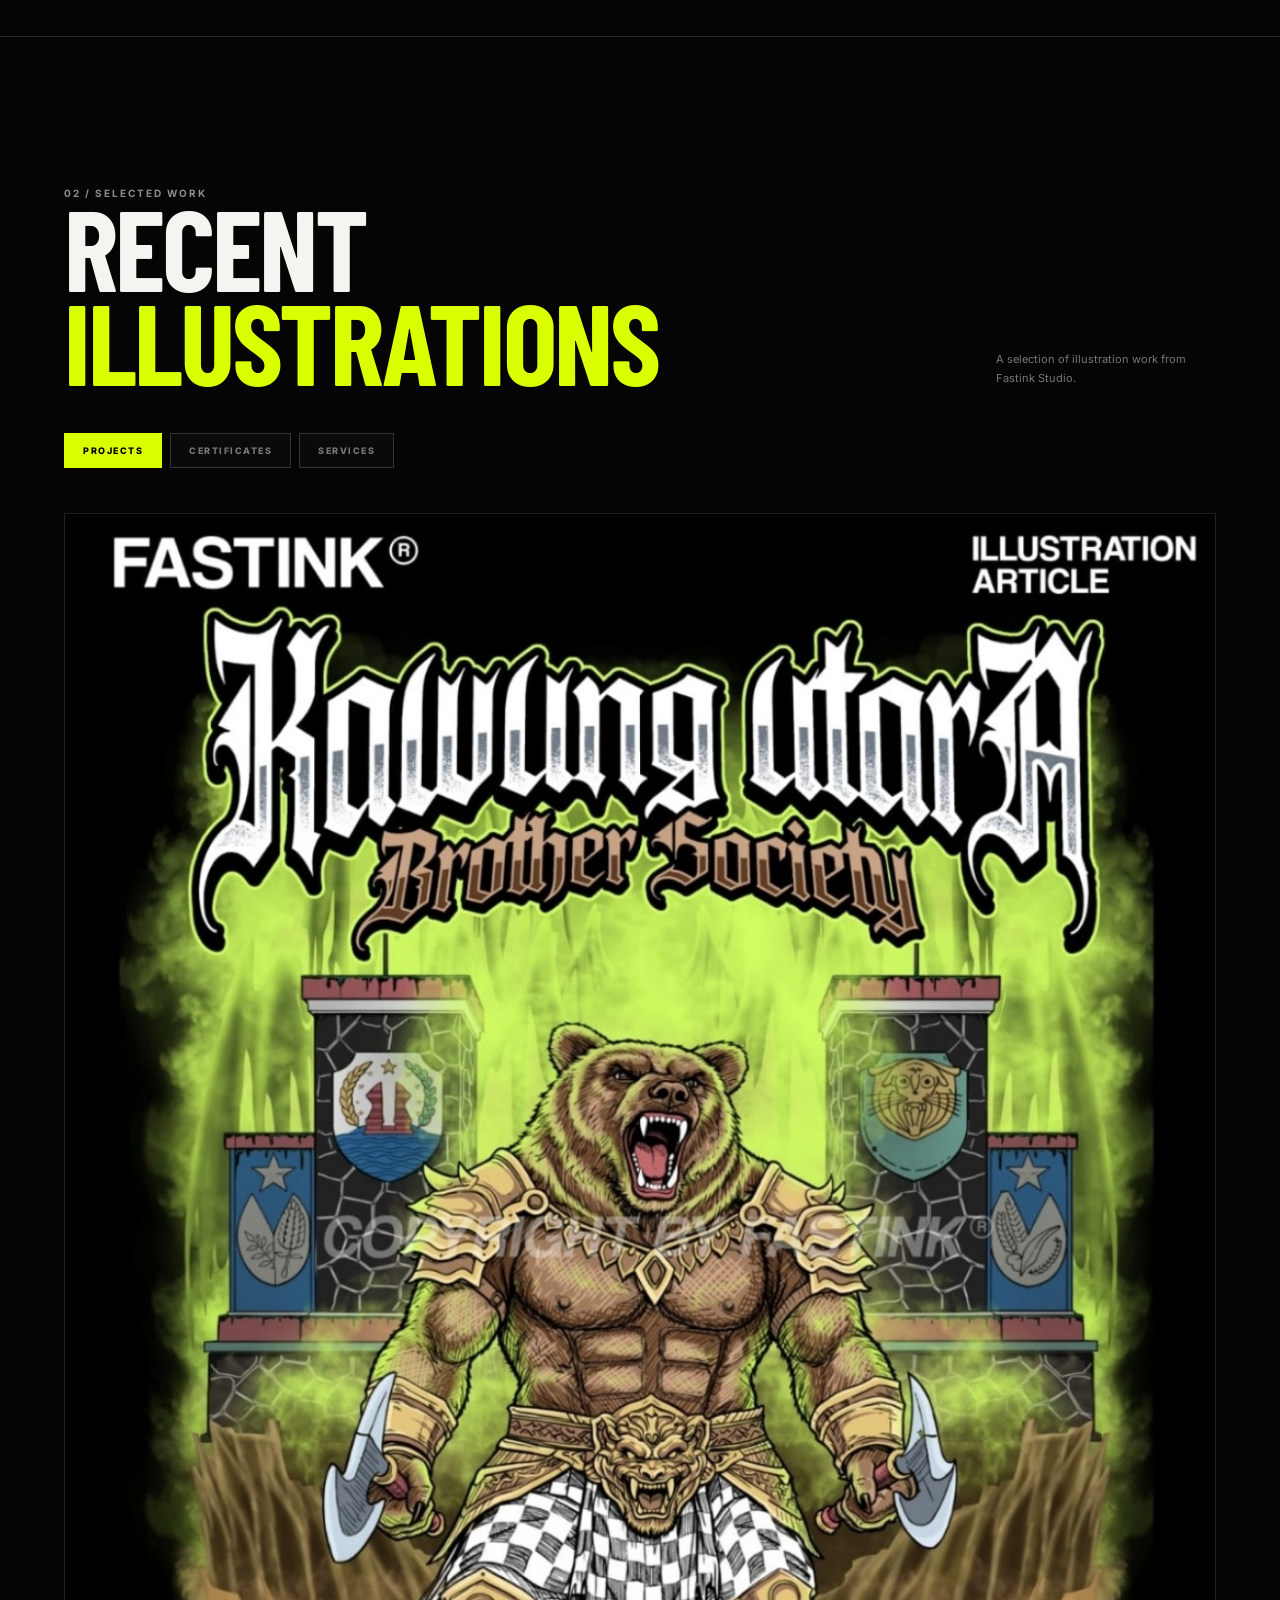
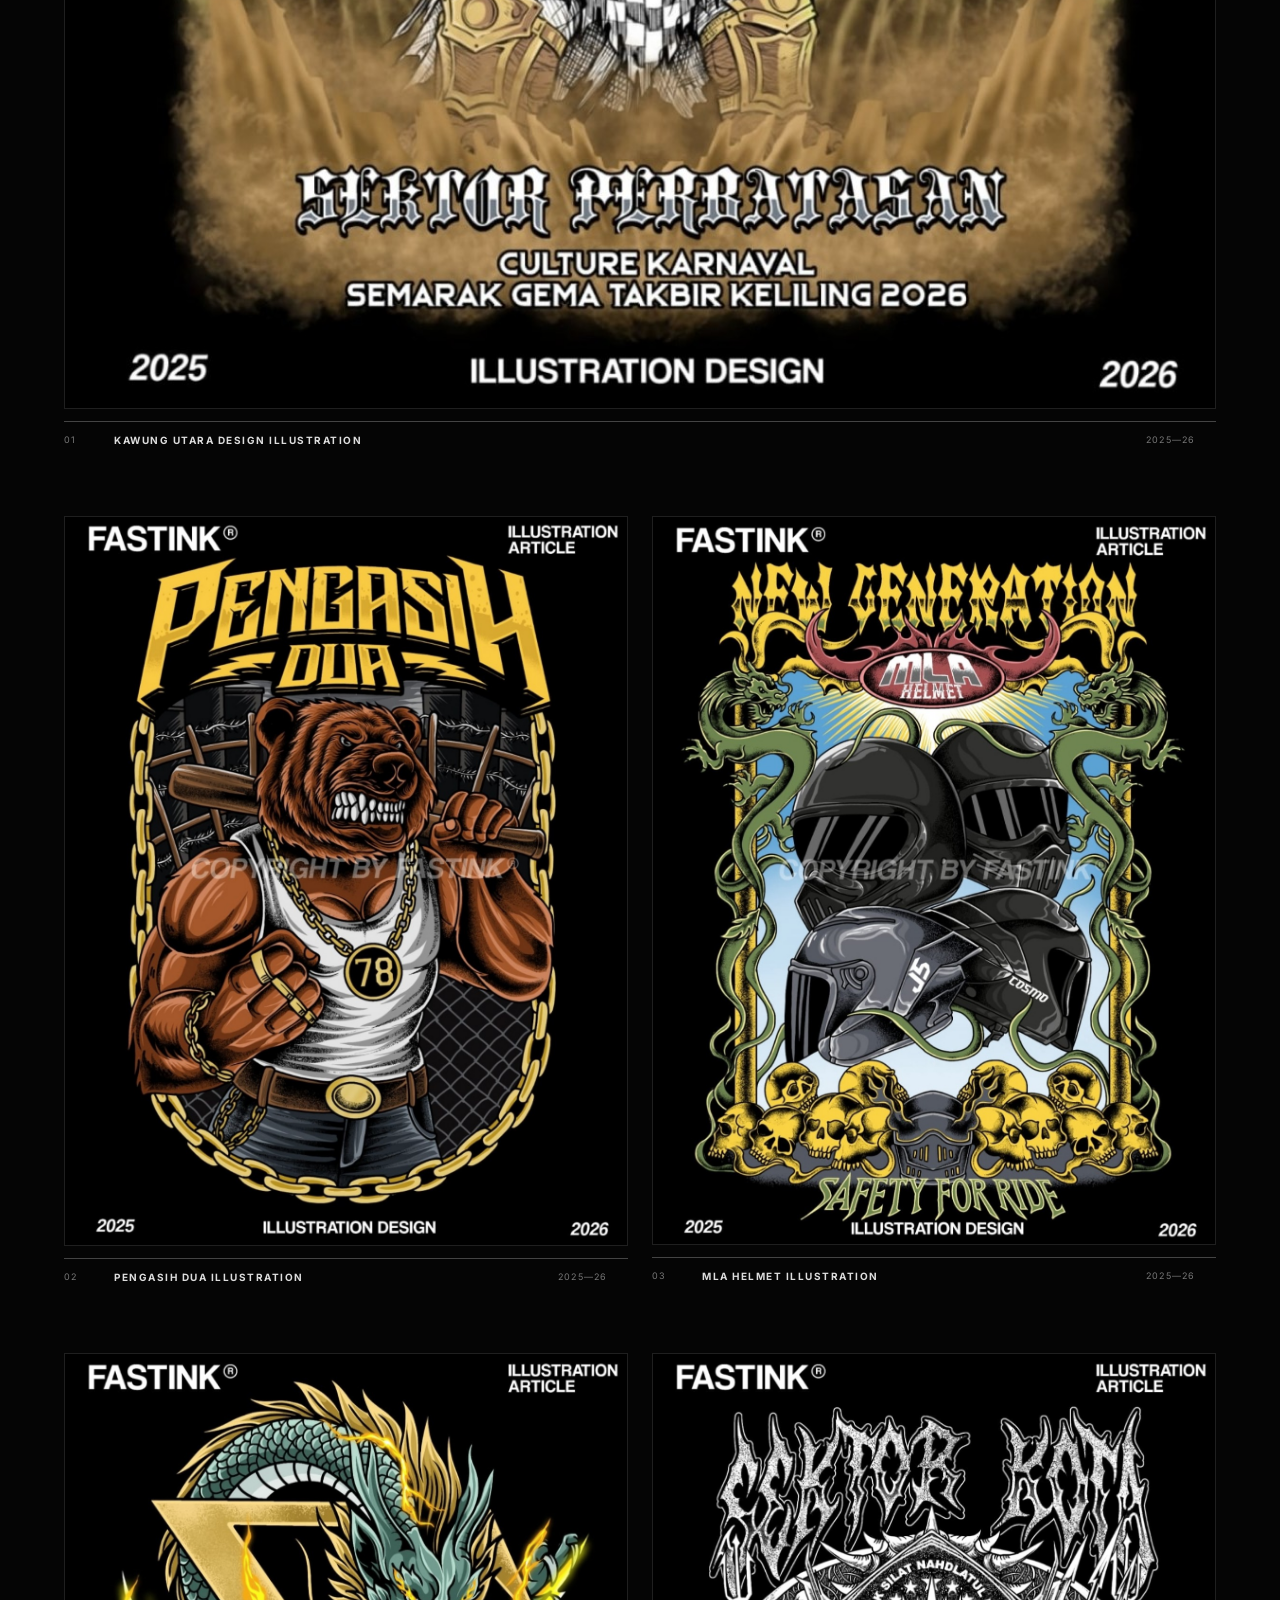
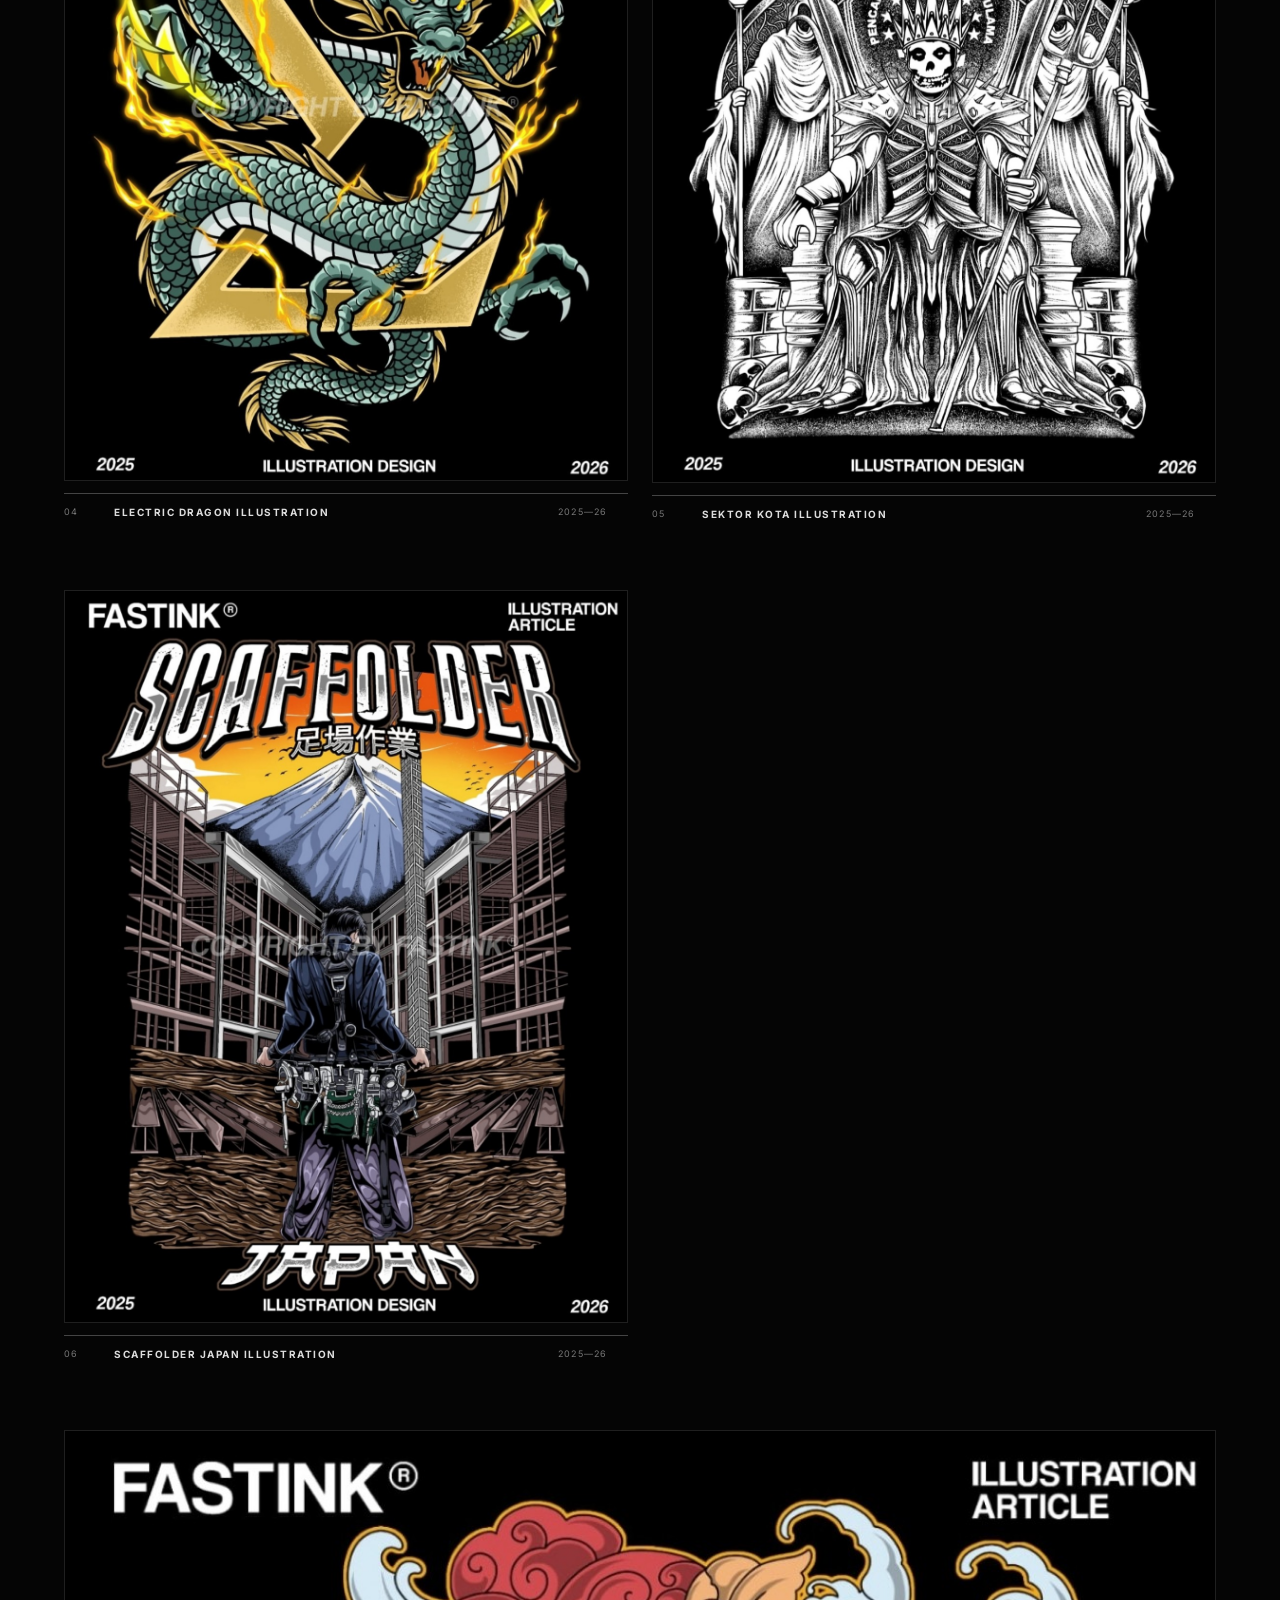
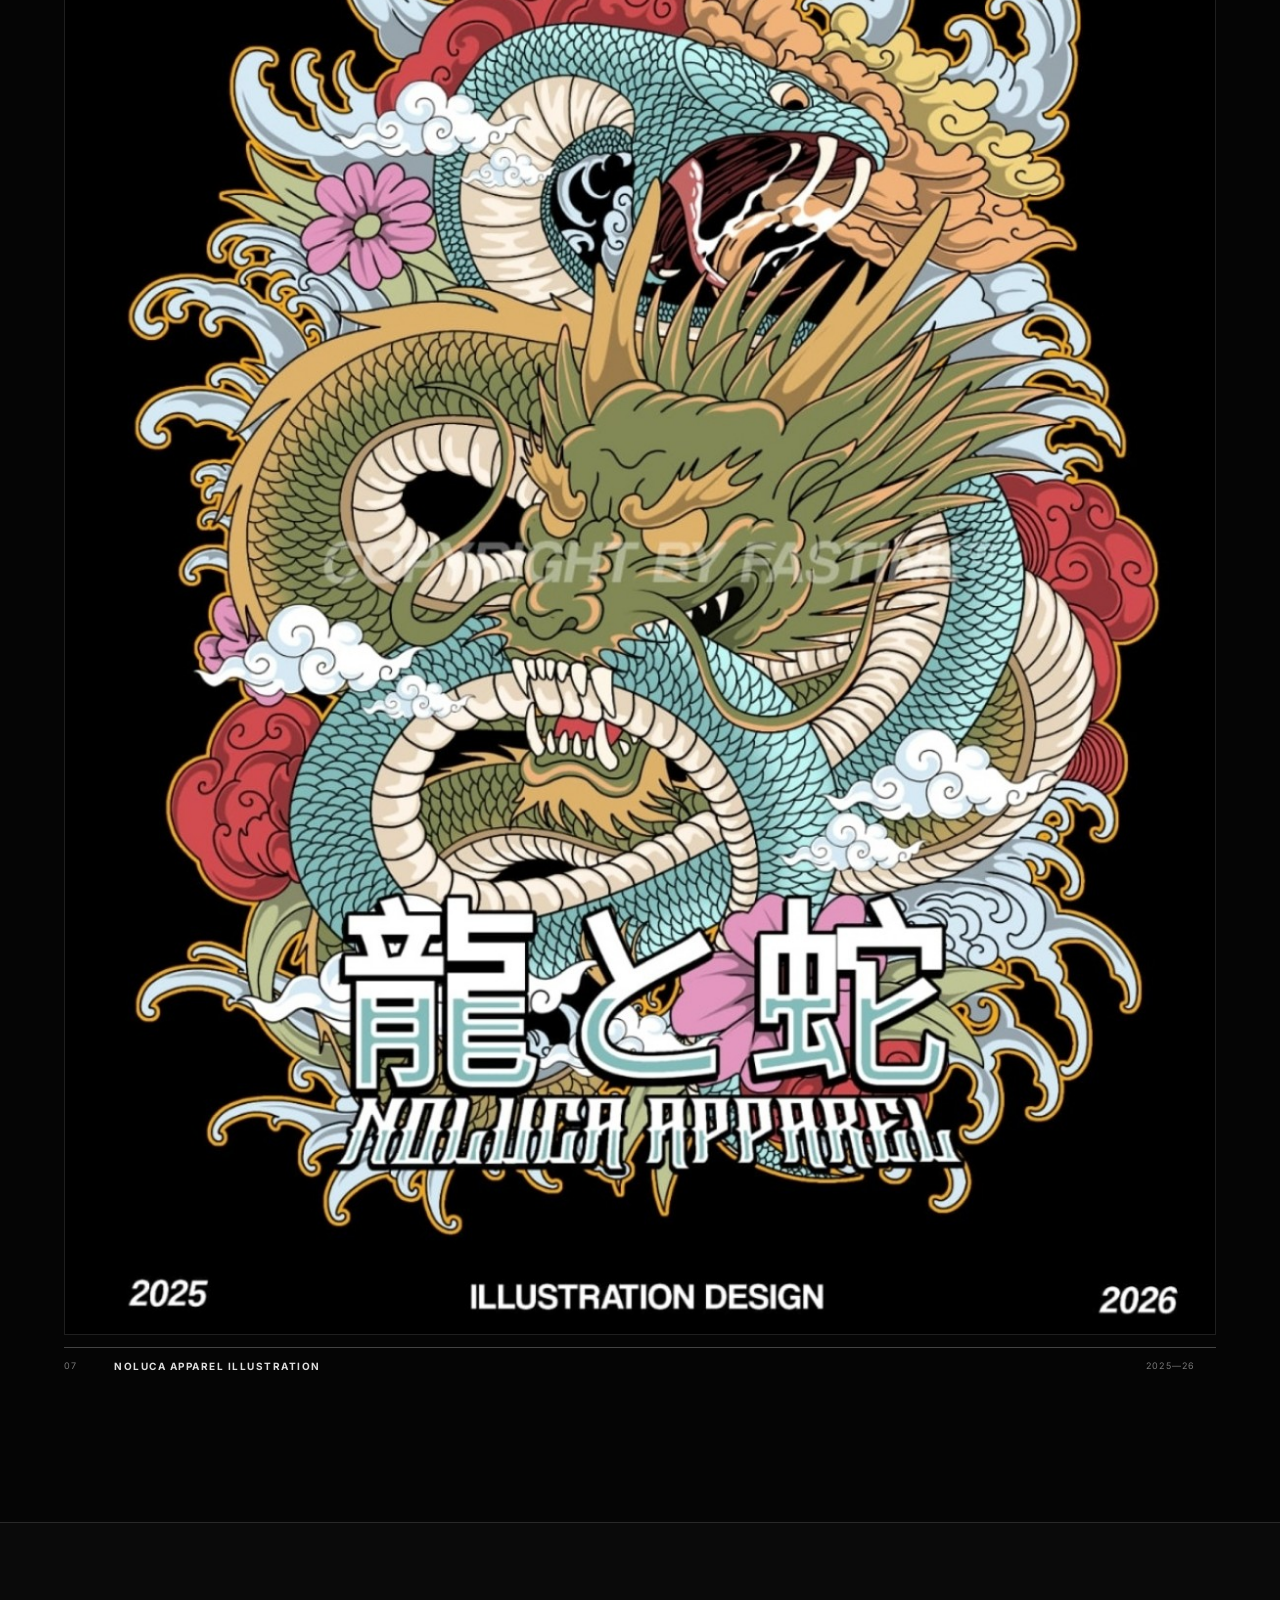
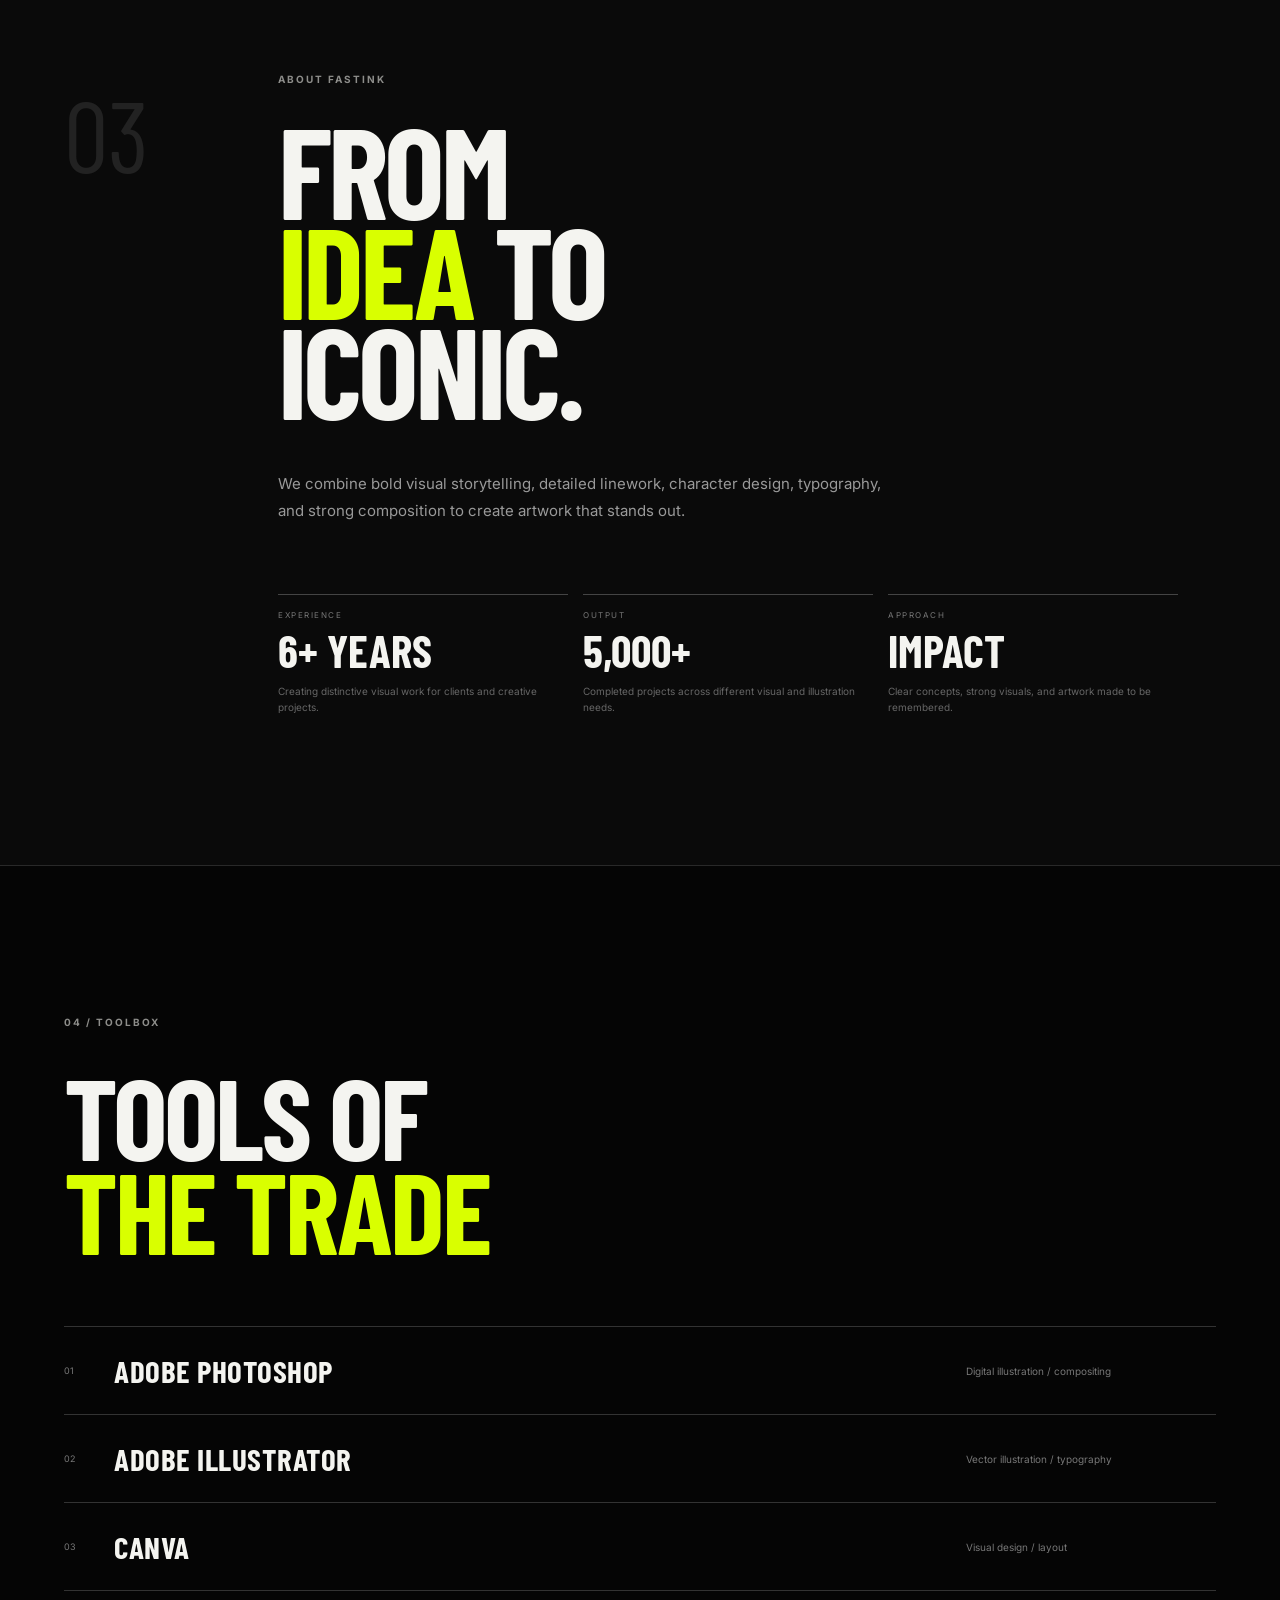
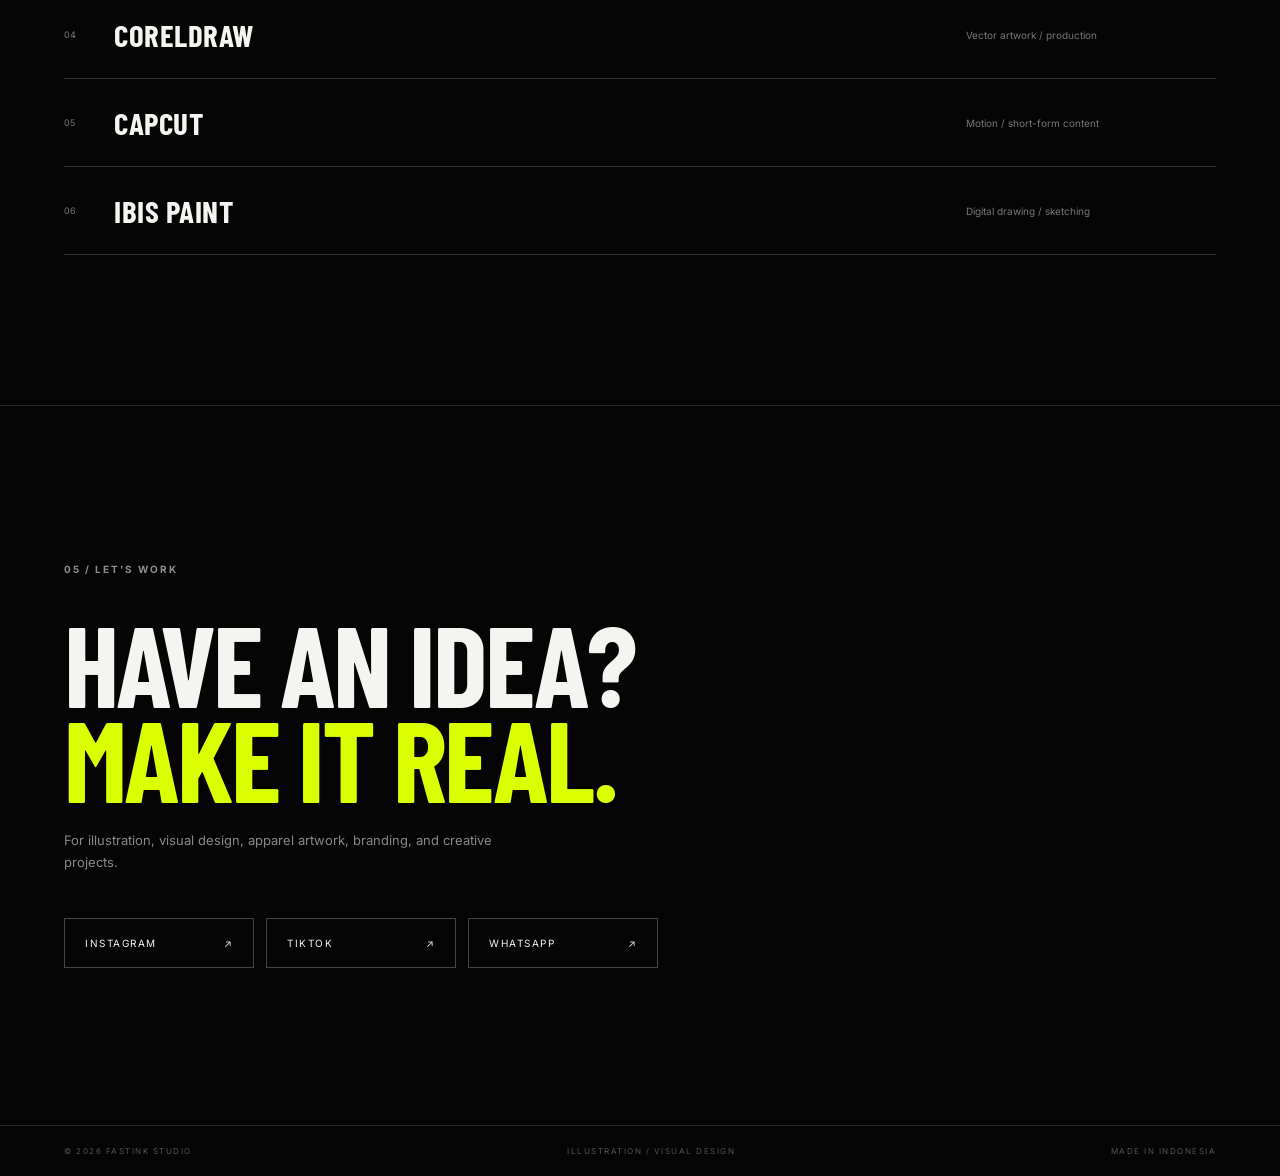
==== commit 4fa186dd: "Update index.html" ====
--- a/index.html
+++ b/index.html
@@ -41,9 +41,9 @@
         <p class="eyebrow">FASTINK STUDIO / CREATIVE DESIGN STUDIO</p>
 
         <h1>
-          ILLUSTRATION<br>
-          <em>THAT HITS</em><br>
-          HARD.
+          TURN YOUR <br>
+          <em>IMAGINATION</em><br>
+          INTO DESIGN
         </h1>
 
         <div class="hero-role">
